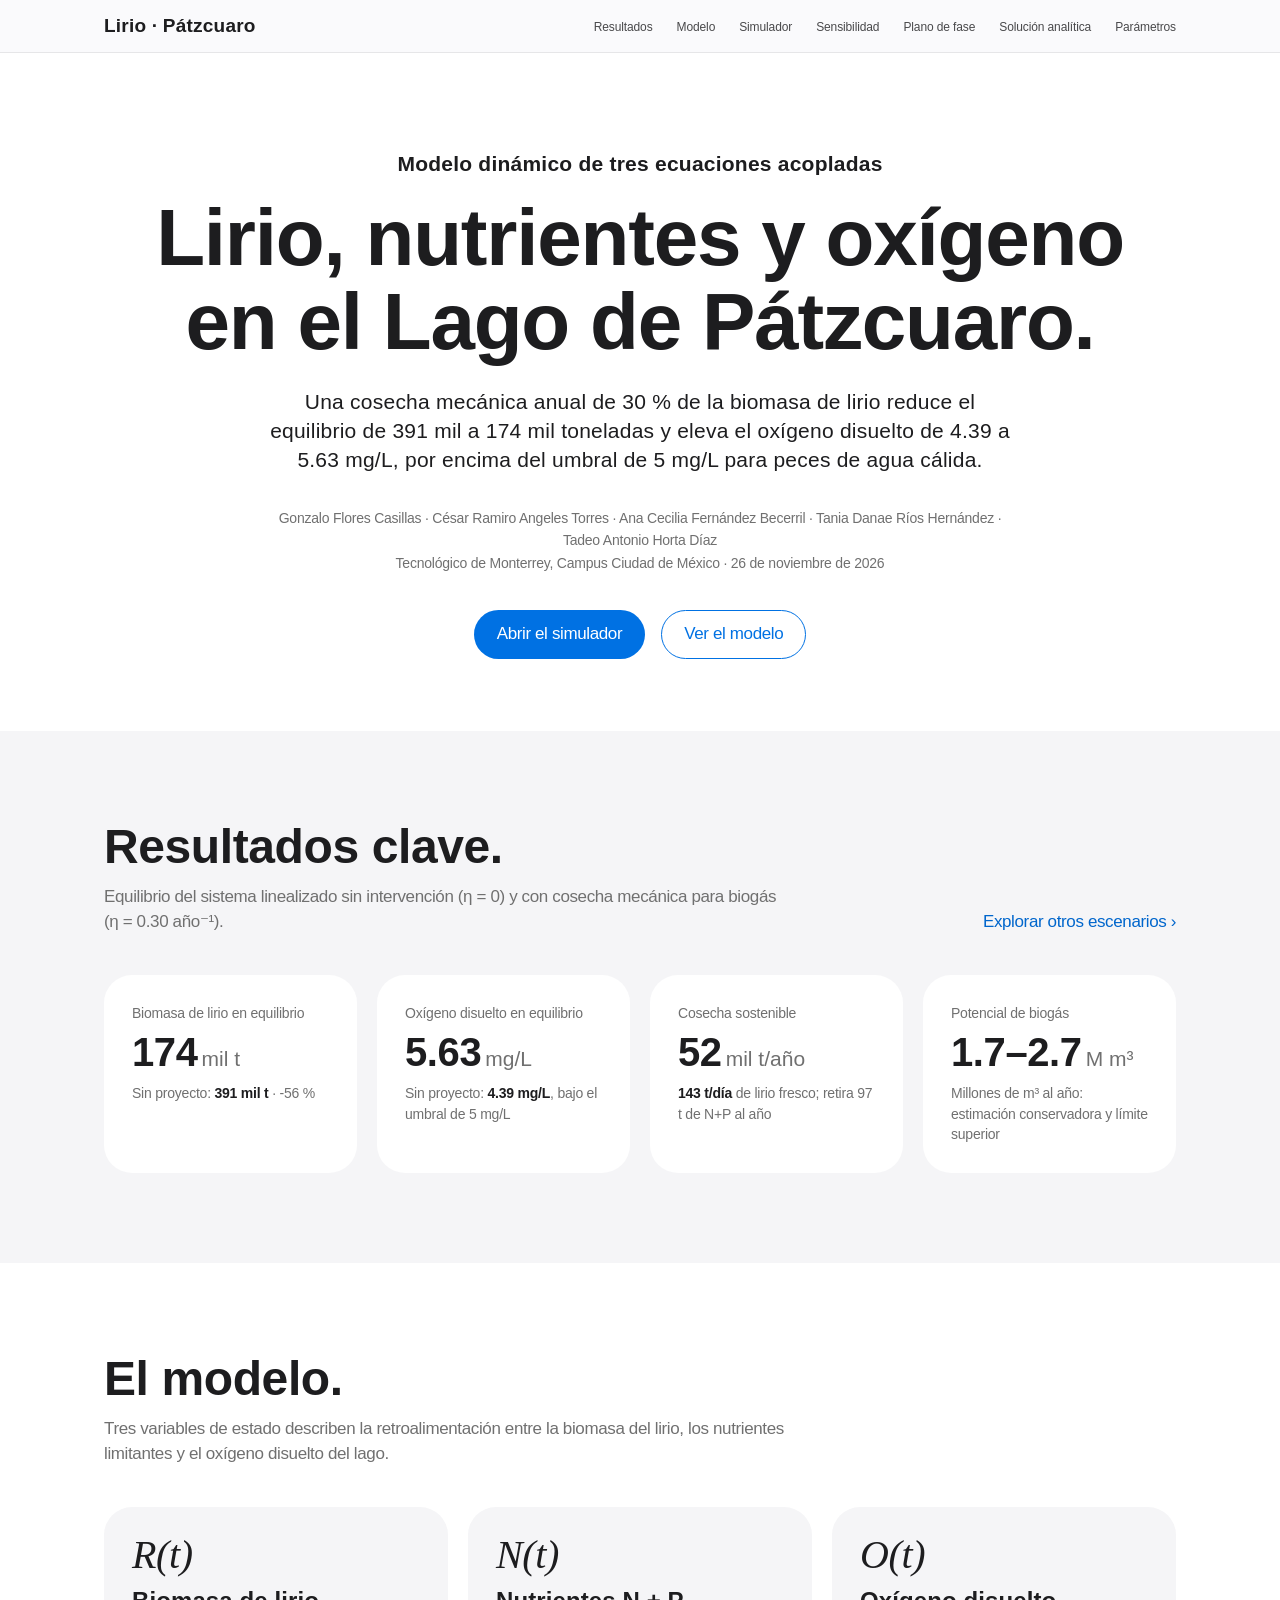
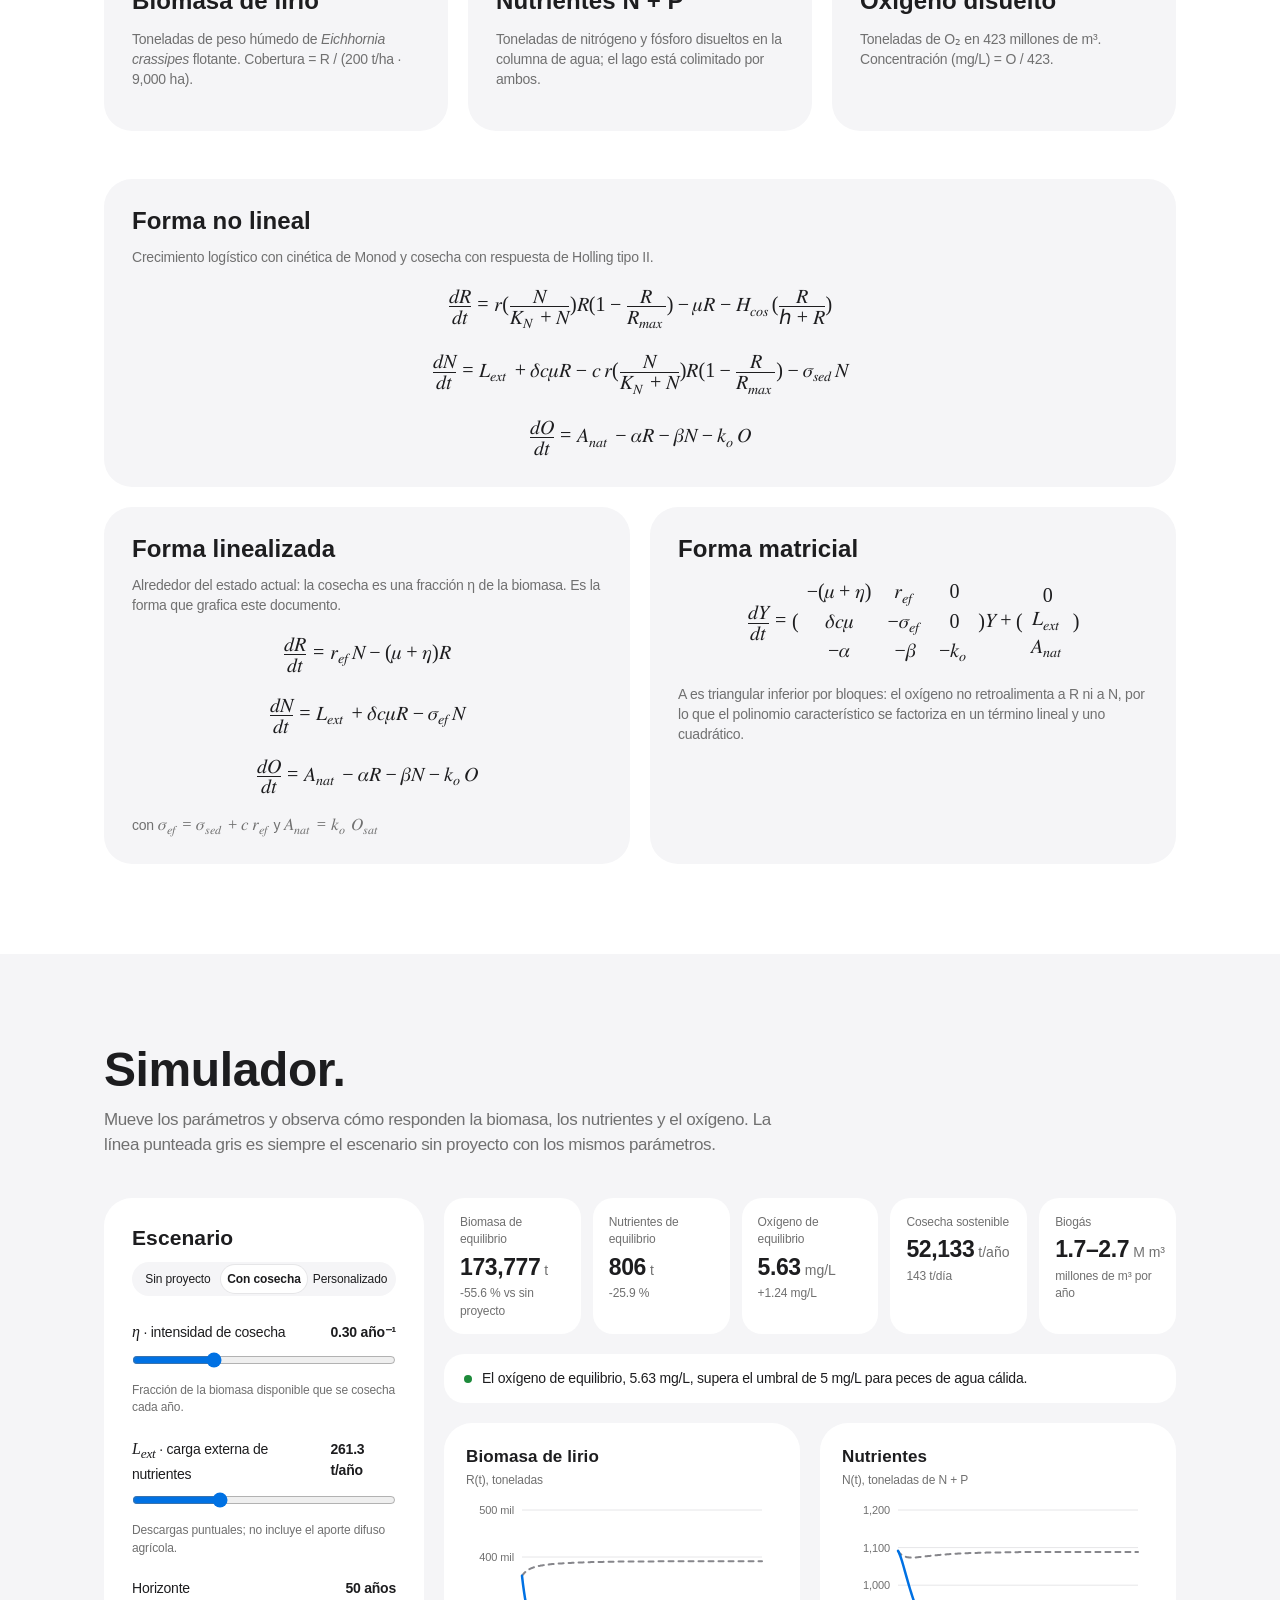
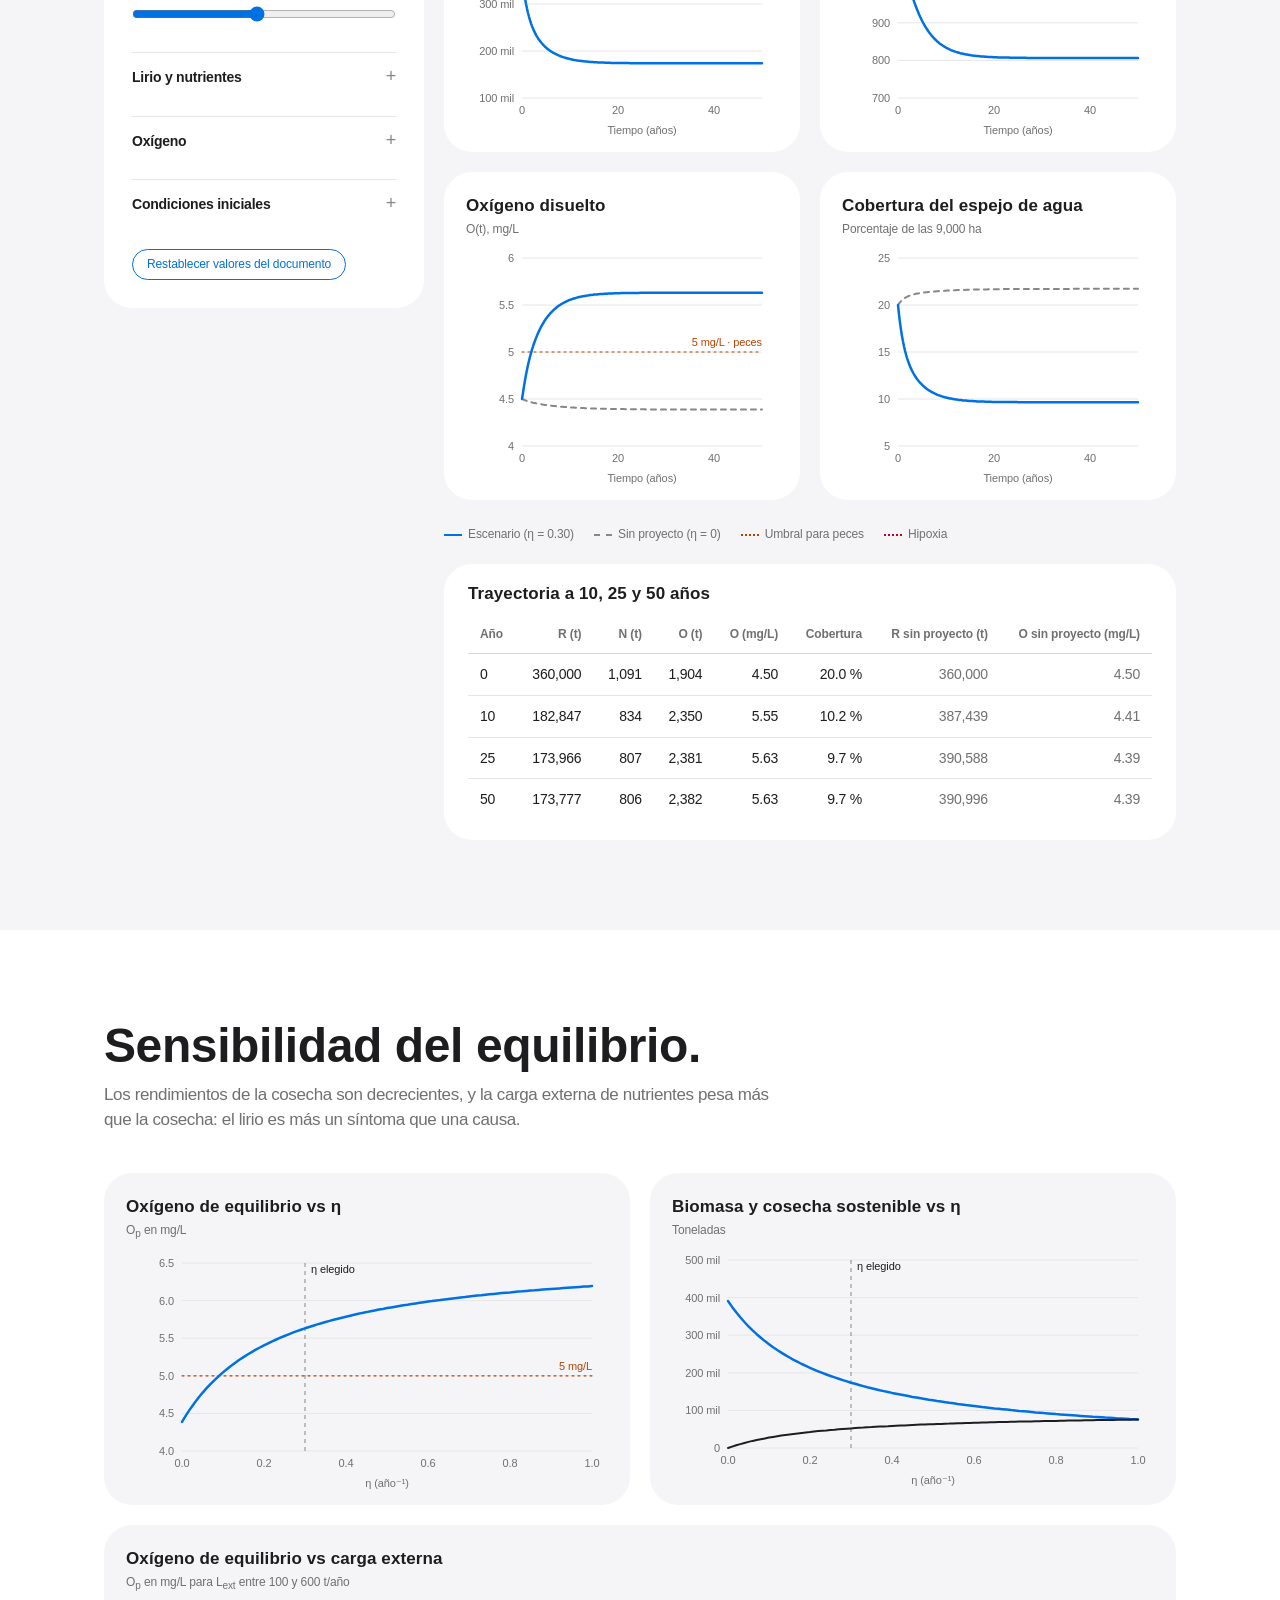
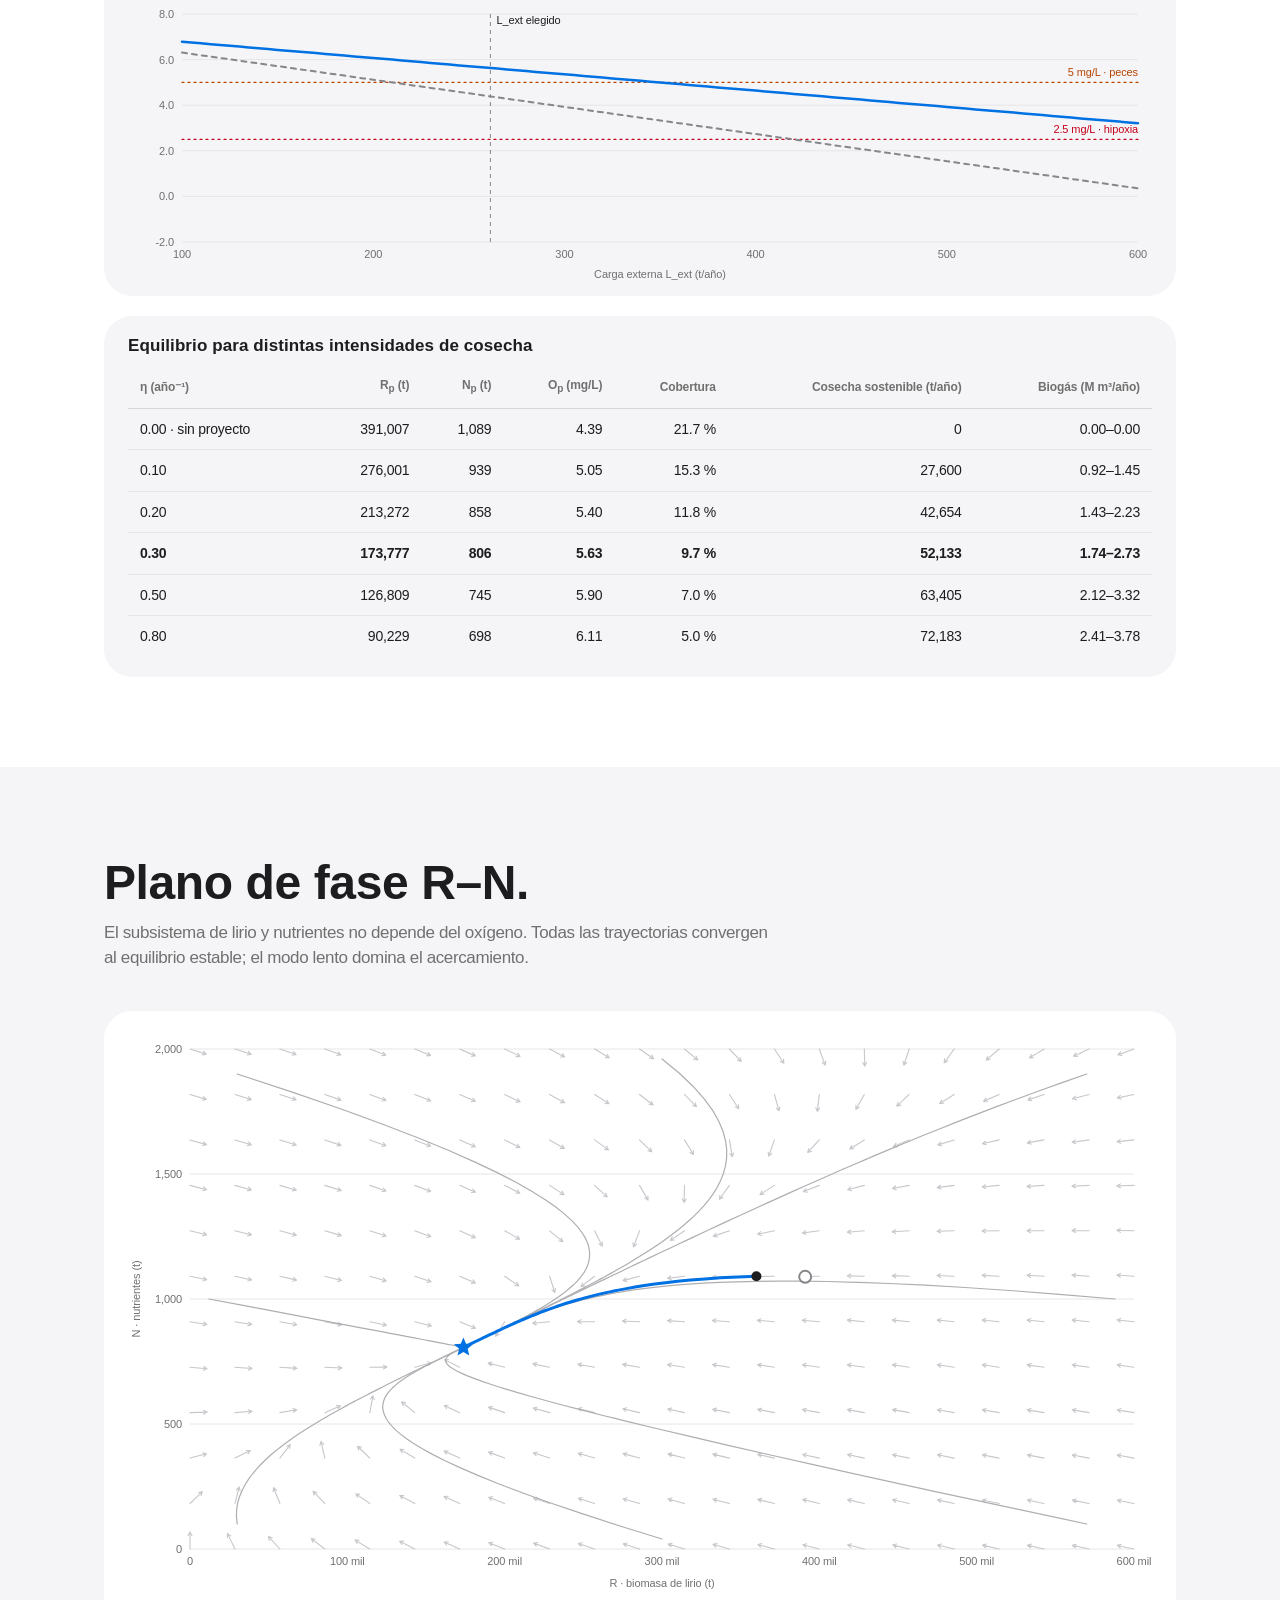
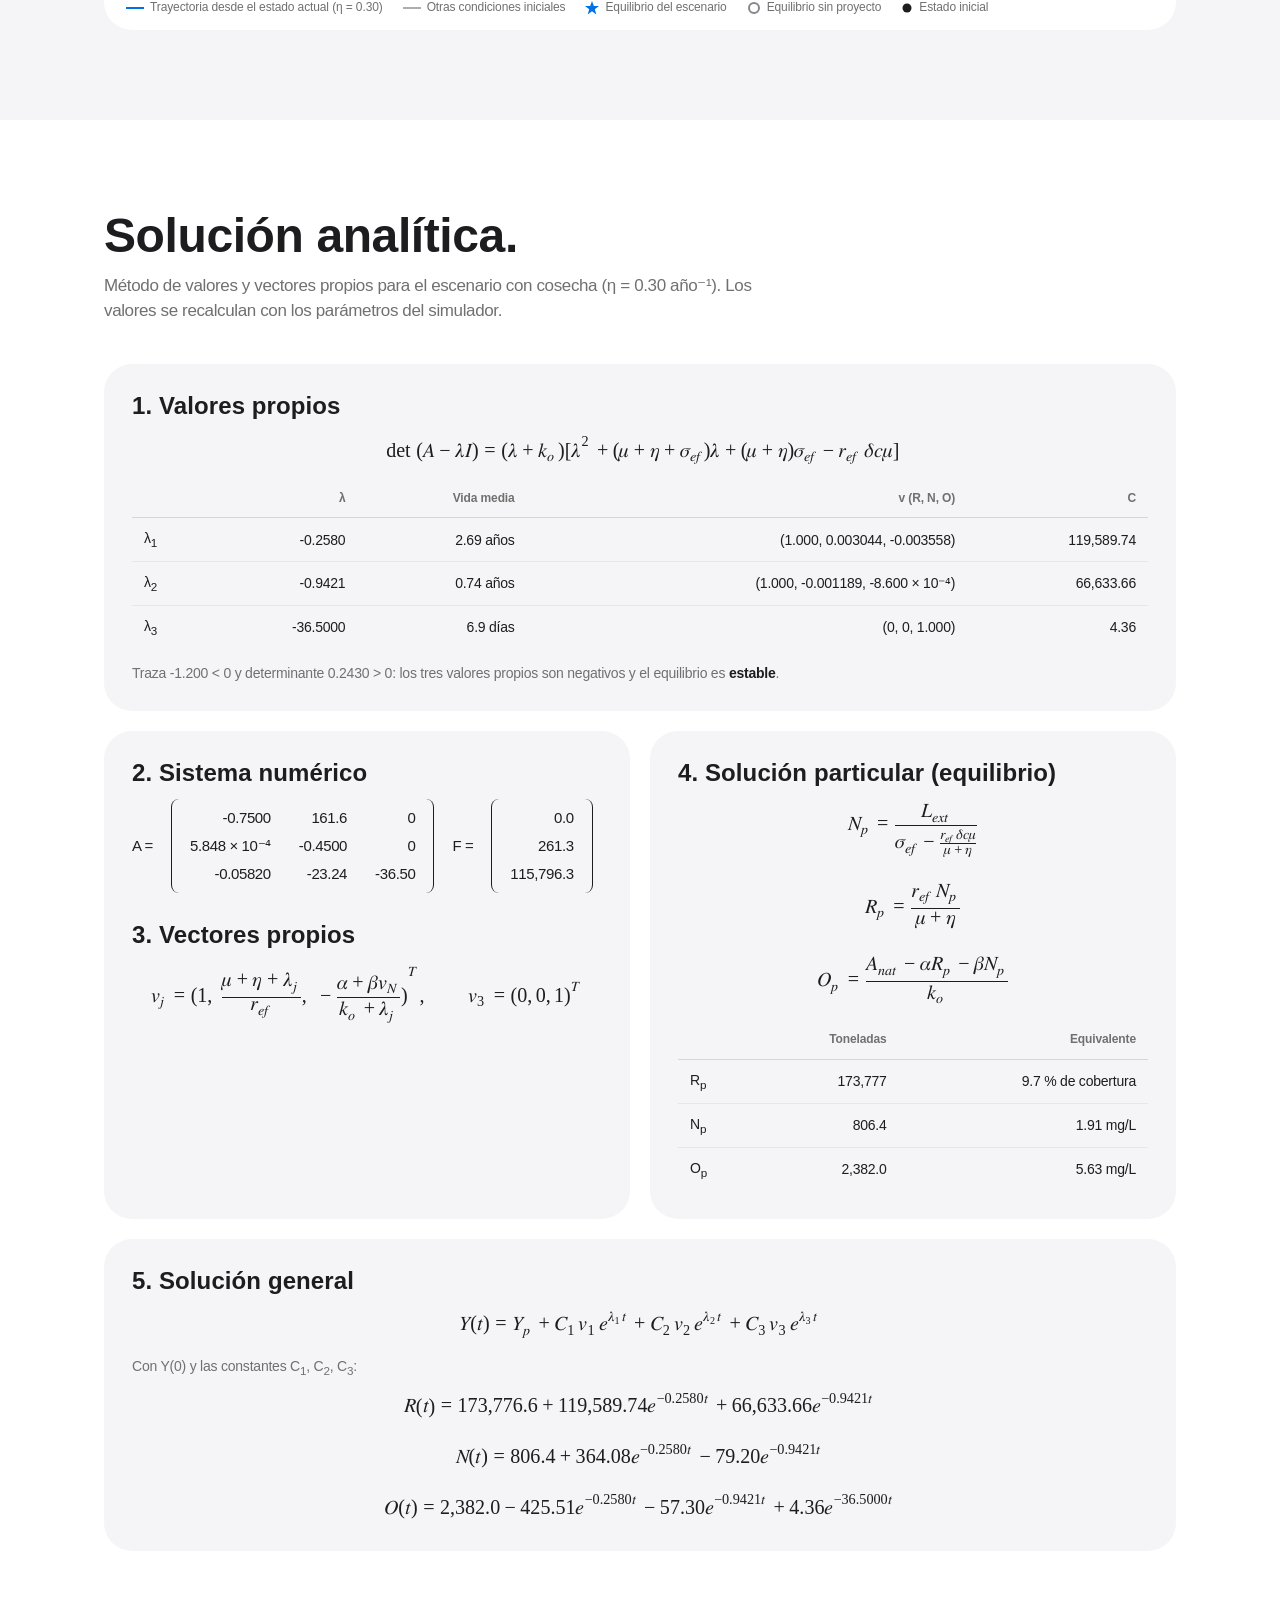
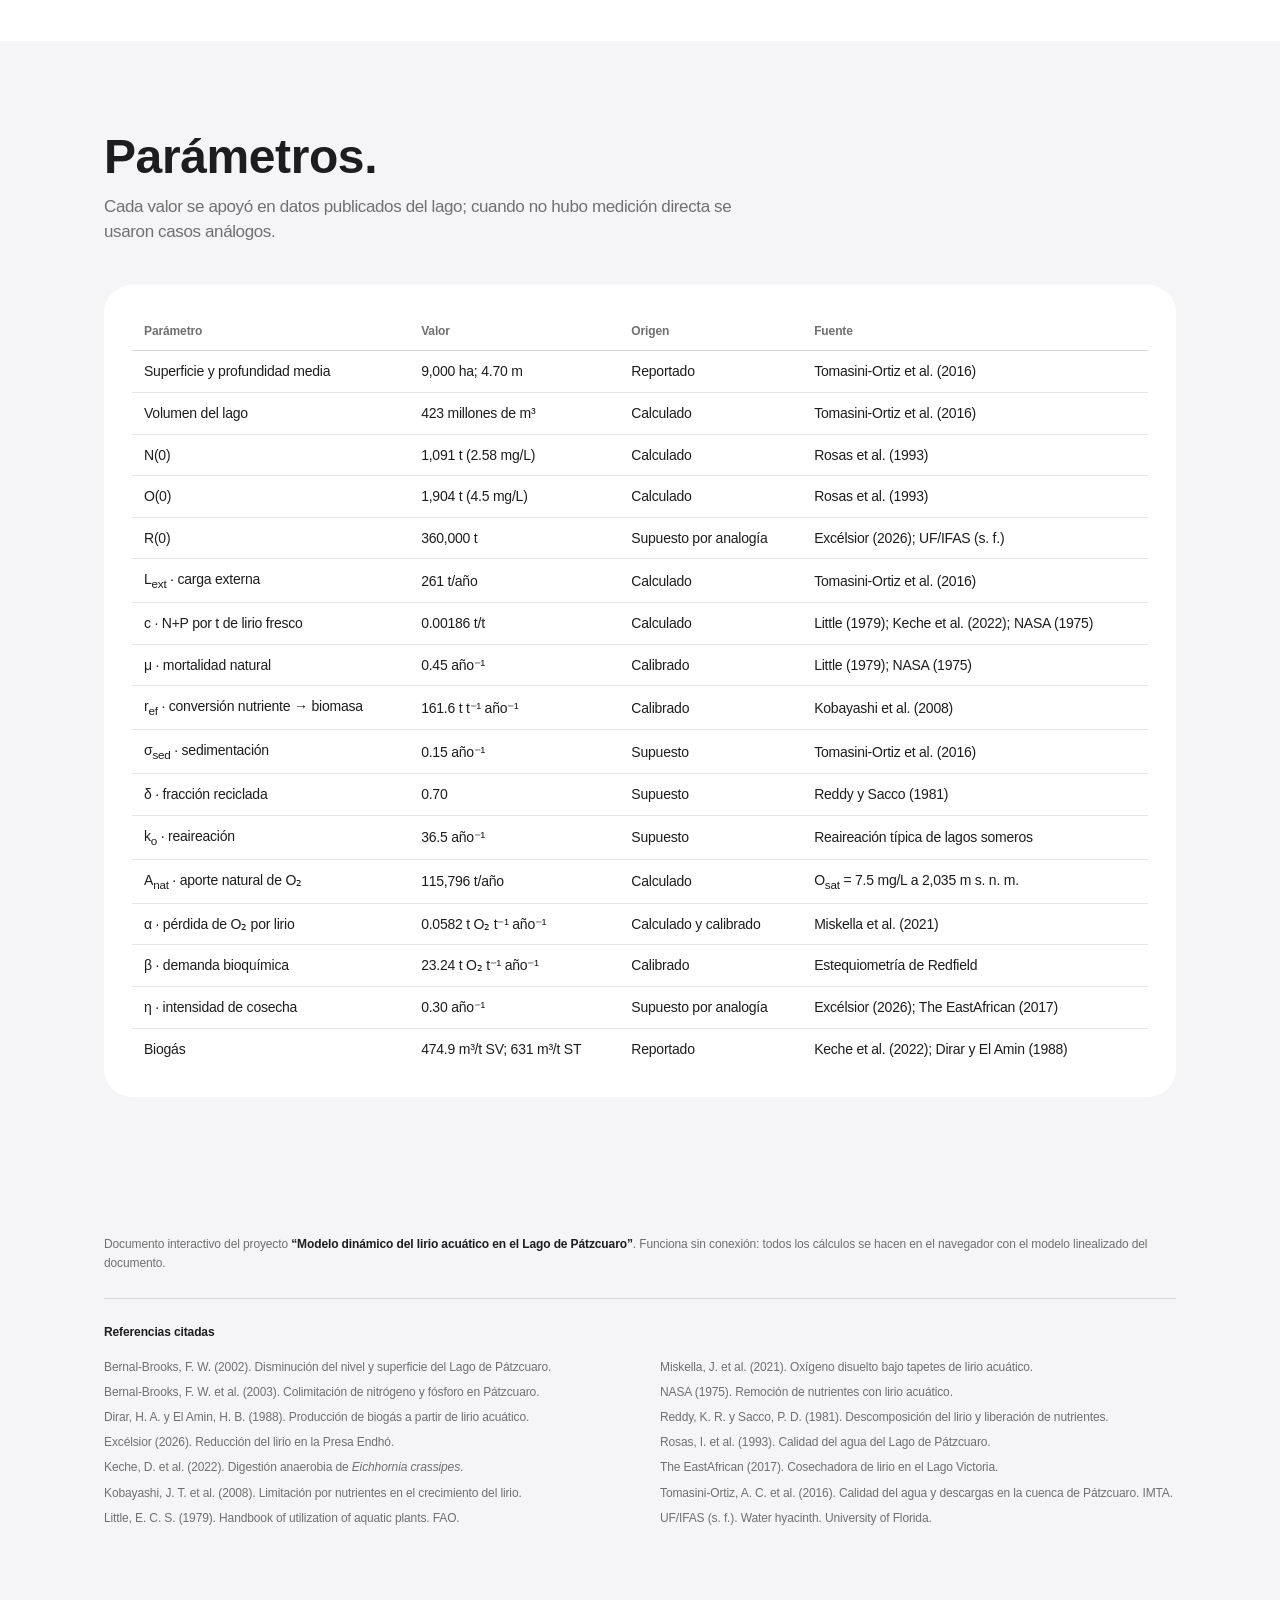
==== docs/index.html @ f27bb78b "Agregar versión HTML autocontenida con diseño profesional Co-Authored-By: Devin AI <158243242+devin-" ====
<!DOCTYPE html>
<html lang="es">
<head>
<meta charset="utf-8">
<meta name="viewport" content="width=device-width, initial-scale=1">
<title>Lirio, nutrientes y oxígeno en el Lago de Pátzcuaro</title>
<style>
:root {
  --white: #ffffff; --mist: #f5f5f7; --frost: #fafafc; --hairline: #d6d6d6; --control: #e6e6e8;
  --ink: #1d1d1f; --slate: #707070; --steel: #86868b; --blue: #0066cc; --pill: #0071e3; --orange: #b64400; --red: #c4001a;
  --series: #0071e3; --base: #86868b;
  --display: "SF Pro Display", -apple-system, BlinkMacSystemFont, "Helvetica Neue", Inter, "Segoe UI", Roboto, Arial, sans-serif;
  --text: "SF Pro Text", -apple-system, BlinkMacSystemFont, "Helvetica Neue", Inter, "Segoe UI", Roboto, Arial, sans-serif;
  --math: "STIX Two Math", "Cambria Math", "Latin Modern Math", "Times New Roman", serif;
  --radius-card: 28px; --section-gap: 90px; --gap: 20px;
}
* { box-sizing: border-box; }
html { scroll-behavior: smooth; scroll-padding-top: 64px; }
body { margin: 0; background: var(--white); color: var(--ink); font-family: var(--text); font-size: 17px; line-height: 1.47; letter-spacing: -0.374px; -webkit-font-smoothing: antialiased; }
a { color: var(--blue); text-decoration: none; }
a:hover { text-decoration: underline; }
.wrap { max-width: 1120px; margin: 0 auto; padding: 0 24px; }
section { padding: var(--section-gap) 0; }
.mist { background: var(--mist); }

/* Navegación local */
.localnav { position: sticky; top: 0; z-index: 20; background: rgba(250,250,252,0.92); backdrop-filter: saturate(180%) blur(20px); -webkit-backdrop-filter: saturate(180%) blur(20px); border-bottom: 1px solid var(--control); }
.localnav .wrap { display: flex; align-items: center; justify-content: space-between; height: 52px; gap: 24px; }
.localnav .brand { font-family: var(--display); font-weight: 600; font-size: 19px; letter-spacing: 0.228px; white-space: nowrap; }
.localnav ul { display: flex; gap: 24px; list-style: none; margin: 0; padding: 0; overflow-x: auto; }
.localnav li a { color: var(--ink); font-size: 12px; letter-spacing: -0.12px; white-space: nowrap; opacity: 0.8; }
.localnav li a:hover { opacity: 1; text-decoration: none; color: var(--blue); }

/* Hero */
.hero { text-align: center; padding: 96px 0 72px; }
.kicker { font-family: var(--display); font-weight: 600; font-size: 21px; letter-spacing: 0.231px; margin: 0 0 16px; }
.kicker.orange { color: var(--orange); font-family: var(--text); font-size: 12px; letter-spacing: -0.12px; }
h1 { font-family: var(--display); font-weight: 600; font-size: clamp(44px, 7vw, 80px); line-height: 1.05; letter-spacing: -1.2px; margin: 0 auto 24px; max-width: 980px; }
.lead { font-size: 21px; line-height: 1.38; letter-spacing: 0.231px; color: var(--ink); max-width: 760px; margin: 0 auto 32px; }
.authors { color: var(--slate); font-size: 14px; letter-spacing: -0.224px; line-height: 1.6; max-width: 760px; margin: 0 auto 36px; }
.actions { display: flex; gap: 16px; justify-content: center; flex-wrap: wrap; }
.btn { display: inline-flex; align-items: center; justify-content: center; border-radius: 9999px; padding: 11px 22px; font-size: 17px; letter-spacing: -0.374px; font-family: var(--text); cursor: pointer; border: 1px solid transparent; background: none; color: var(--ink); }
.btn:hover { text-decoration: none; }
.btn.primary { background: var(--pill); color: #fff; }
.btn.primary:hover { background: #0077ed; }
.btn.outline { border-color: var(--pill); color: var(--pill); }
.btn.small { font-size: 12px; padding: 6px 14px; letter-spacing: -0.12px; }

/* Encabezados de sección */
.section-head { display: flex; align-items: flex-end; justify-content: space-between; gap: 24px; margin-bottom: 40px; flex-wrap: wrap; }
h2 { font-family: var(--display); font-weight: 600; font-size: clamp(32px, 4.4vw, 48px); line-height: 1.08; letter-spacing: -0.4px; margin: 0; }
h3 { font-family: var(--display); font-weight: 600; font-size: 24px; line-height: 1.17; letter-spacing: 0.1px; margin: 0 0 12px; }
.section-lead { color: var(--slate); max-width: 680px; margin: 12px 0 0; }
.muted { color: var(--slate); }
.small { font-size: 14px; letter-spacing: -0.224px; line-height: 1.43; }

/* Tarjetas */
.card { background: var(--white); border-radius: var(--radius-card); padding: 28px; }
.white-section .card { background: var(--mist); }
.grid { display: grid; gap: var(--gap); }
.grid > *, .sim > *, .results > * { min-width: 0; }
.eqb { overflow-x: auto; overflow-y: hidden; }
.g4 { grid-template-columns: repeat(4, 1fr); }
.g3 { grid-template-columns: repeat(3, 1fr); }
.g2 { grid-template-columns: repeat(2, 1fr); }
.span2 { grid-column: span 2; }
.stat-label { font-size: 14px; letter-spacing: -0.224px; color: var(--slate); margin: 0 0 8px; }
.stat-value { font-family: var(--display); font-weight: 600; font-size: 40px; line-height: 1.05; letter-spacing: -0.4px; margin: 0; font-variant-numeric: tabular-nums; }
.stat-value .unit { font-size: 21px; font-weight: 500; color: var(--slate); letter-spacing: 0; margin-left: 4px; }
.stat-note { font-size: 14px; letter-spacing: -0.224px; color: var(--slate); margin: 10px 0 0; }
.stat-note b { color: var(--ink); font-weight: 600; }

/* Ecuaciones */
math { font-family: var(--math); font-size: 1.18em; }
math[display="block"] { margin: 0; overflow-x: auto; overflow-y: hidden; padding: 4px 0; }
.eq-list { display: grid; gap: 18px; }
.eq-row { display: grid; grid-template-columns: 1fr; gap: 6px; }
.eq-row .eq-note { font-size: 14px; letter-spacing: -0.224px; color: var(--slate); }
.vars { display: grid; grid-template-columns: repeat(3, 1fr); gap: var(--gap); margin-bottom: 48px; }
.var-symbol { font-family: var(--math); font-style: italic; font-size: 40px; line-height: 1; margin: 0 0 12px; }

/* Simulador */
.sim { display: grid; grid-template-columns: 320px 1fr; gap: var(--gap); align-items: start; }
.controls { position: sticky; top: 72px; max-height: calc(100vh - 88px); overflow-y: auto; }
.controls h3 { font-size: 21px; }
.segmented { display: grid; grid-template-columns: repeat(3, 1fr); background: var(--mist); border-radius: 9999px; padding: 3px; margin: 4px 0 24px; }
.segmented button { border: 0; background: transparent; font-family: var(--text); font-size: 12px; letter-spacing: -0.12px; padding: 7px 4px; border-radius: 9999px; cursor: pointer; color: var(--ink); }
.segmented button[aria-pressed="true"] { background: var(--white); box-shadow: 0 0 0 1px var(--control); font-weight: 600; }
.ctrl { margin-bottom: 20px; }
.ctrl-top { display: flex; justify-content: space-between; align-items: baseline; gap: 12px; margin-bottom: 6px; }
.ctrl label { font-size: 14px; letter-spacing: -0.224px; }
.ctrl label i { font-family: var(--math); font-size: 16px; }
.ctrl output { font-size: 14px; font-weight: 600; font-variant-numeric: tabular-nums; letter-spacing: -0.224px; }
.ctrl .hint { font-size: 12px; color: var(--slate); letter-spacing: -0.12px; margin-top: 4px; }
input[type=range] { width: 100%; accent-color: var(--pill); margin: 0; height: 20px; cursor: pointer; }
details { border-top: 1px solid var(--control); padding: 14px 0 0; margin-top: 8px; }
details + details { margin-top: 14px; }
summary { cursor: pointer; font-size: 14px; letter-spacing: -0.224px; font-weight: 600; list-style: none; display: flex; justify-content: space-between; margin-bottom: 14px; }
summary::-webkit-details-marker { display: none; }
summary::after { content: "+"; font-weight: 400; color: var(--steel); font-size: 18px; line-height: 1; }
details[open] summary::after { content: "–"; }
.results { display: grid; gap: var(--gap); }
.metrics { display: grid; grid-template-columns: repeat(auto-fit, minmax(128px, 1fr)); gap: 12px; }
.metric { background: var(--white); border-radius: 20px; padding: 16px 16px 14px; }
.metric .stat-value { font-size: 23px; white-space: nowrap; }
.metric .stat-label { font-size: 12px; letter-spacing: -0.12px; margin-bottom: 6px; }
.metric .stat-note { font-size: 12px; letter-spacing: -0.12px; margin-top: 6px; }
.status { font-size: 14px; letter-spacing: -0.224px; padding: 14px 20px; background: var(--white); border-radius: 20px; display: flex; gap: 10px; align-items: center; }
.status .dot { width: 8px; height: 8px; border-radius: 50%; flex: none; }
.chart-card { background: var(--white); border-radius: var(--radius-card); padding: 22px 22px 14px; position: relative; }
.white-section .chart-card { background: var(--mist); }
.chart-title { font-family: var(--display); font-size: 17px; font-weight: 600; letter-spacing: 0.1px; margin: 0 0 2px; }
.chart-sub { font-size: 12px; color: var(--slate); letter-spacing: -0.12px; margin: 0 0 8px; }
.chart { width: 100%; position: relative; }
.chart svg { display: block; width: 100%; overflow: visible; }
.chart text { font-family: var(--text); font-size: 11px; fill: var(--slate); letter-spacing: -0.1px; }
.chart .axis line, .chart .grid line { stroke: var(--control); }
.chart .axis-title { fill: var(--slate); font-size: 11px; }
.tooltip { position: absolute; pointer-events: none; background: rgba(255,255,255,0.97); border: 1px solid var(--hairline); border-radius: 12px; padding: 8px 12px; font-size: 12px; letter-spacing: -0.12px; line-height: 1.5; white-space: nowrap; opacity: 0; transition: opacity .12s; z-index: 5; }
.tooltip b { font-weight: 600; }
.tooltip .sw { display: inline-block; width: 10px; height: 2px; vertical-align: middle; margin-right: 6px; }
.legend { display: flex; gap: 20px; flex-wrap: wrap; font-size: 12px; letter-spacing: -0.12px; color: var(--slate); margin-top: 6px; }
.legend span { display: inline-flex; align-items: center; gap: 6px; }
.legend .ln { width: 18px; height: 0; border-top: 2px solid; }
.legend .ln.dash { border-top-style: dashed; }
.legend .ln.dot { border-top-style: dotted; }

/* Tablas */
.table-wrap { overflow-x: auto; }
table { width: 100%; border-collapse: collapse; font-size: 14px; letter-spacing: -0.224px; font-variant-numeric: tabular-nums; }
th { text-align: right; font-weight: 600; color: var(--slate); font-size: 12px; letter-spacing: -0.12px; padding: 10px 12px; border-bottom: 1px solid var(--hairline); white-space: nowrap; }
td { text-align: right; padding: 10px 12px; border-bottom: 1px solid var(--control); white-space: nowrap; }
th:first-child, td:first-child { text-align: left; }
tr:last-child td { border-bottom: 0; }
tr.hl td { font-weight: 600; }
table.params td, table.params th { text-align: left; white-space: normal; }
table.params td:nth-child(2) { white-space: nowrap; }
.matrix { display: inline-grid; grid-template-columns: repeat(3, auto); gap: 6px 28px; padding: 8px 18px; border-left: 1.5px solid var(--ink); border-right: 1.5px solid var(--ink); border-radius: 8px; font-variant-numeric: tabular-nums; font-size: 15px; text-align: right; }
.matrix.vec { grid-template-columns: auto; }
.matrices { display: flex; align-items: center; gap: 18px; flex-wrap: wrap; font-size: 15px; }

footer { background: var(--mist); padding: 48px 0 64px; font-size: 12px; letter-spacing: -0.12px; color: var(--slate); line-height: 1.6; }
footer .refs { columns: 2; column-gap: 40px; margin-top: 16px; padding-left: 0; list-style: none; }
footer .refs li { break-inside: avoid; margin-bottom: 6px; }
footer hr { border: 0; border-top: 1px solid var(--hairline); margin: 24px 0; }

@media (max-width: 980px) {
  .sim { grid-template-columns: 1fr; }
  .controls { position: static; max-height: none; }
  .metrics { grid-template-columns: repeat(2, 1fr); }
  .g4 { grid-template-columns: repeat(2, 1fr); }
  .g3, .vars { grid-template-columns: 1fr; }
}
@media (max-width: 680px) {
  .g2, .g4 { grid-template-columns: 1fr; }
  .span2 { grid-column: auto; }
  .localnav ul { display: none; }
  footer .refs { columns: 1; }
}
@media print {
  .localnav, .actions, .controls { display: none; }
  .sim { grid-template-columns: 1fr; }
  section { padding: 32px 0; break-inside: avoid-page; }
  .mist, footer { background: #fff; }
}
</style>
</head>
<body>

<nav class="localnav" aria-label="Secciones">
  <div class="wrap">
    <span class="brand">Lirio · Pátzcuaro</span>
    <ul>
      <li><a href="#resultados">Resultados</a></li>
      <li><a href="#modelo">Modelo</a></li>
      <li><a href="#simulador">Simulador</a></li>
      <li><a href="#sensibilidad">Sensibilidad</a></li>
      <li><a href="#fase">Plano de fase</a></li>
      <li><a href="#solucion">Solución analítica</a></li>
      <li><a href="#parametros">Parámetros</a></li>
    </ul>
  </div>
</nav>

<header class="hero">
  <div class="wrap">
    <p class="kicker">Modelo dinámico de tres ecuaciones acopladas</p>
    <h1>Lirio, nutrientes y oxígeno en el Lago de Pátzcuaro.</h1>
    <p class="lead">Una cosecha mecánica anual de 30 % de la biomasa de lirio reduce el equilibrio de 391 mil a 174 mil toneladas y eleva el oxígeno disuelto de 4.39 a 5.63 mg/L, por encima del umbral de 5 mg/L para peces de agua cálida.</p>
    <p class="authors">Gonzalo Flores Casillas · César Ramiro Angeles Torres · Ana Cecilia Fernández Becerril · Tania Danae Ríos Hernández · Tadeo Antonio Horta Díaz<br>Tecnológico de Monterrey, Campus Ciudad de México · 26 de noviembre de 2026</p>
    <div class="actions">
      <a class="btn primary" href="#simulador">Abrir el simulador</a>
      <a class="btn outline" href="#modelo">Ver el modelo</a>
    </div>
  </div>
</header>

<section id="resultados" class="mist">
  <div class="wrap">
    <div class="section-head">
      <div>
        <h2>Resultados clave.</h2>
        <p class="section-lead">Equilibrio del sistema linealizado sin intervención (η = 0) y con cosecha mecánica para biogás (η = 0.30 año⁻¹).</p>
      </div>
      <a href="#simulador">Explorar otros escenarios ›</a>
    </div>
    <div class="grid g4" id="key-results"></div>
  </div>
</section>

<section id="modelo" class="white-section">
  <div class="wrap">
    <div class="section-head">
      <div>
        <h2>El modelo.</h2>
        <p class="section-lead">Tres variables de estado describen la retroalimentación entre la biomasa del lirio, los nutrientes limitantes y el oxígeno disuelto del lago.</p>
      </div>
    </div>
    <div class="vars">
      <div class="card"><p class="var-symbol">R(t)</p><h3>Biomasa de lirio</h3><p class="muted small">Toneladas de peso húmedo de <i>Eichhornia crassipes</i> flotante. Cobertura = R / (200 t/ha · 9,000 ha).</p></div>
      <div class="card"><p class="var-symbol">N(t)</p><h3>Nutrientes N + P</h3><p class="muted small">Toneladas de nitrógeno y fósforo disueltos en la columna de agua; el lago está colimitado por ambos.</p></div>
      <div class="card"><p class="var-symbol">O(t)</p><h3>Oxígeno disuelto</h3><p class="muted small">Toneladas de O₂ en 423 millones de m³. Concentración (mg/L) = O / 423.</p></div>
    </div>
    <div class="grid g2">
      <div class="card span2">
        <h3>Forma no lineal</h3>
        <p class="muted small" style="margin:0 0 18px">Crecimiento logístico con cinética de Monod y cosecha con respuesta de Holling tipo II.</p>
        <div class="eq-list">
          <div class="eqb"><math xmlns="http://www.w3.org/1998/Math/MathML" display="block"><mrow><mfrac><mrow><mi>d</mi><mi>R</mi></mrow><mrow><mi>d</mi><mi>t</mi></mrow></mfrac><mo>&#x0003D;</mo><mi>r</mi><mrow><mo stretchy="true" fence="true" form="prefix">&#x00028;</mo><mfrac><mrow><mi>N</mi></mrow><mrow><msub><mi>K</mi><mi>N</mi></msub><mo>&#x0002B;</mo><mi>N</mi></mrow></mfrac><mo stretchy="true" fence="true" form="postfix">&#x00029;</mo></mrow><mi>R</mi><mrow><mo stretchy="true" fence="true" form="prefix">&#x00028;</mo><mn>1</mn><mo>&#x02212;</mo><mfrac><mrow><mi>R</mi></mrow><mrow><msub><mi>R</mi><mrow><mi>m</mi><mi>a</mi><mi>x</mi></mrow></msub></mrow></mfrac><mo stretchy="true" fence="true" form="postfix">&#x00029;</mo></mrow><mo>&#x02212;</mo><mi>&#x003BC;</mi><mi>R</mi><mo>&#x02212;</mo><msub><mi>H</mi><mrow><mi>c</mi><mi>o</mi><mi>s</mi></mrow></msub><mrow><mo stretchy="true" fence="true" form="prefix">&#x00028;</mo><mfrac><mrow><mi>R</mi></mrow><mrow><mi>h</mi><mo>&#x0002B;</mo><mi>R</mi></mrow></mfrac><mo stretchy="true" fence="true" form="postfix">&#x00029;</mo></mrow></mrow></math></div>
          <div class="eqb"><math xmlns="http://www.w3.org/1998/Math/MathML" display="block"><mrow><mfrac><mrow><mi>d</mi><mi>N</mi></mrow><mrow><mi>d</mi><mi>t</mi></mrow></mfrac><mo>&#x0003D;</mo><msub><mi>L</mi><mrow><mi>e</mi><mi>x</mi><mi>t</mi></mrow></msub><mo>&#x0002B;</mo><mi>&#x003B4;</mi><mi>c</mi><mi>&#x003BC;</mi><mi>R</mi><mo>&#x02212;</mo><mi>c</mi><mspace width="0.167em" /><mi>r</mi><mrow><mo stretchy="true" fence="true" form="prefix">&#x00028;</mo><mfrac><mrow><mi>N</mi></mrow><mrow><msub><mi>K</mi><mi>N</mi></msub><mo>&#x0002B;</mo><mi>N</mi></mrow></mfrac><mo stretchy="true" fence="true" form="postfix">&#x00029;</mo></mrow><mi>R</mi><mrow><mo stretchy="true" fence="true" form="prefix">&#x00028;</mo><mn>1</mn><mo>&#x02212;</mo><mfrac><mrow><mi>R</mi></mrow><mrow><msub><mi>R</mi><mrow><mi>m</mi><mi>a</mi><mi>x</mi></mrow></msub></mrow></mfrac><mo stretchy="true" fence="true" form="postfix">&#x00029;</mo></mrow><mo>&#x02212;</mo><msub><mi>&#x003C3;</mi><mrow><mi>s</mi><mi>e</mi><mi>d</mi></mrow></msub><mi>N</mi></mrow></math></div>
          <div class="eqb"><math xmlns="http://www.w3.org/1998/Math/MathML" display="block"><mrow><mfrac><mrow><mi>d</mi><mi>O</mi></mrow><mrow><mi>d</mi><mi>t</mi></mrow></mfrac><mo>&#x0003D;</mo><msub><mi>A</mi><mrow><mi>n</mi><mi>a</mi><mi>t</mi></mrow></msub><mo>&#x02212;</mo><mi>&#x003B1;</mi><mi>R</mi><mo>&#x02212;</mo><mi>&#x003B2;</mi><mi>N</mi><mo>&#x02212;</mo><msub><mi>k</mi><mi>o</mi></msub><mi>O</mi></mrow></math></div>
        </div>
      </div>
      <div class="card">
        <h3>Forma linealizada</h3>
        <p class="muted small" style="margin:0 0 18px">Alrededor del estado actual: la cosecha es una fracción η de la biomasa. Es la forma que grafica este documento.</p>
        <div class="eq-list">
          <div class="eqb"><math xmlns="http://www.w3.org/1998/Math/MathML" display="block"><mrow><mfrac><mrow><mi>d</mi><mi>R</mi></mrow><mrow><mi>d</mi><mi>t</mi></mrow></mfrac><mo>&#x0003D;</mo><msub><mi>r</mi><mrow><mi>e</mi><mi>f</mi></mrow></msub><mi>N</mi><mo>&#x02212;</mo><mo stretchy="false">&#x00028;</mo><mi>&#x003BC;</mi><mo>&#x0002B;</mo><mi>&#x003B7;</mi><mo stretchy="false">&#x00029;</mo><mi>R</mi></mrow></math></div>
          <div class="eqb"><math xmlns="http://www.w3.org/1998/Math/MathML" display="block"><mrow><mfrac><mrow><mi>d</mi><mi>N</mi></mrow><mrow><mi>d</mi><mi>t</mi></mrow></mfrac><mo>&#x0003D;</mo><msub><mi>L</mi><mrow><mi>e</mi><mi>x</mi><mi>t</mi></mrow></msub><mo>&#x0002B;</mo><mi>&#x003B4;</mi><mi>c</mi><mi>&#x003BC;</mi><mi>R</mi><mo>&#x02212;</mo><msub><mi>&#x003C3;</mi><mrow><mi>e</mi><mi>f</mi></mrow></msub><mi>N</mi></mrow></math></div>
          <div class="eqb"><math xmlns="http://www.w3.org/1998/Math/MathML" display="block"><mrow><mfrac><mrow><mi>d</mi><mi>O</mi></mrow><mrow><mi>d</mi><mi>t</mi></mrow></mfrac><mo>&#x0003D;</mo><msub><mi>A</mi><mrow><mi>n</mi><mi>a</mi><mi>t</mi></mrow></msub><mo>&#x02212;</mo><mi>&#x003B1;</mi><mi>R</mi><mo>&#x02212;</mo><mi>&#x003B2;</mi><mi>N</mi><mo>&#x02212;</mo><msub><mi>k</mi><mi>o</mi></msub><mi>O</mi></mrow></math></div>
          <div class="eq-row"><span class="eq-note">con <math xmlns="http://www.w3.org/1998/Math/MathML" display="inline"><mrow><msub><mi>&#x003C3;</mi><mrow><mi>e</mi><mi>f</mi></mrow></msub><mo>&#x0003D;</mo><msub><mi>&#x003C3;</mi><mrow><mi>s</mi><mi>e</mi><mi>d</mi></mrow></msub><mo>&#x0002B;</mo><mi>c</mi><mspace width="0.167em" /><msub><mi>r</mi><mrow><mi>e</mi><mi>f</mi></mrow></msub></mrow></math> y <math xmlns="http://www.w3.org/1998/Math/MathML" display="inline"><mrow><msub><mi>A</mi><mrow><mi>n</mi><mi>a</mi><mi>t</mi></mrow></msub><mo>&#x0003D;</mo><msub><mi>k</mi><mi>o</mi></msub><mspace width="0.167em" /><msub><mi>O</mi><mrow><mi>s</mi><mi>a</mi><mi>t</mi></mrow></msub></mrow></math></span></div>
        </div>
      </div>
      <div class="card">
        <h3>Forma matricial</h3>
        <div class="eqb"><math xmlns="http://www.w3.org/1998/Math/MathML" display="block"><mrow><mfrac><mrow><mi>d</mi><mi>Y</mi></mrow><mrow><mi>d</mi><mi>t</mi></mrow></mfrac><mo>&#x0003D;</mo><mrow><mo stretchy="true" fence="true" form="prefix">&#x00028;</mo><mtable><mtr><mtd><mo>&#x02212;</mo><mo stretchy="false">&#x00028;</mo><mi>&#x003BC;</mi><mo>&#x0002B;</mo><mi>&#x003B7;</mi><mo stretchy="false">&#x00029;</mo></mtd><mtd><msub><mi>r</mi><mrow><mi>e</mi><mi>f</mi></mrow></msub></mtd><mtd><mn>0</mn></mtd></mtr><mtr><mtd><mi>&#x003B4;</mi><mi>c</mi><mi>&#x003BC;</mi></mtd><mtd><mo>&#x02212;</mo><msub><mi>&#x003C3;</mi><mrow><mi>e</mi><mi>f</mi></mrow></msub></mtd><mtd><mn>0</mn></mtd></mtr><mtr><mtd><mo>&#x02212;</mo><mi>&#x003B1;</mi></mtd><mtd><mo>&#x02212;</mo><mi>&#x003B2;</mi></mtd><mtd><mo>&#x02212;</mo><msub><mi>k</mi><mi>o</mi></msub></mtd></mtr></mtable><mo stretchy="true" fence="true" form="postfix">&#x00029;</mo></mrow><mi>Y</mi><mo>&#x0002B;</mo><mrow><mo stretchy="true" fence="true" form="prefix">&#x00028;</mo><mtable><mtr><mtd><mn>0</mn></mtd></mtr><mtr><mtd><msub><mi>L</mi><mrow><mi>e</mi><mi>x</mi><mi>t</mi></mrow></msub></mtd></mtr><mtr><mtd><msub><mi>A</mi><mrow><mi>n</mi><mi>a</mi><mi>t</mi></mrow></msub></mtd></mtr></mtable><mo stretchy="true" fence="true" form="postfix">&#x00029;</mo></mrow></mrow></math></div>
        <p class="muted small" style="margin:14px 0 0">A es triangular inferior por bloques: el oxígeno no retroalimenta a R ni a N, por lo que el polinomio característico se factoriza en un término lineal y uno cuadrático.</p>
      </div>
    </div>
  </div>
</section>

<section id="simulador" class="mist">
  <div class="wrap">
    <div class="section-head">
      <div>
        <h2>Simulador.</h2>
        <p class="section-lead">Mueve los parámetros y observa cómo responden la biomasa, los nutrientes y el oxígeno. La línea punteada gris es siempre el escenario sin proyecto con los mismos parámetros.</p>
      </div>
    </div>
    <div class="sim">
      <aside class="card controls" aria-label="Controles">
        <h3>Escenario</h3>
        <div class="segmented" role="group" aria-label="Escenarios predefinidos">
          <button type="button" data-preset="0">Sin proyecto</button>
          <button type="button" data-preset="0.3">Con cosecha</button>
          <button type="button" data-preset="custom">Personalizado</button>
        </div>
        <div id="ctrl-main"></div>
        <details><summary>Lirio y nutrientes</summary><div id="ctrl-bio"></div></details>
        <details><summary>Oxígeno</summary><div id="ctrl-oxy"></div></details>
        <details><summary>Condiciones iniciales</summary><div id="ctrl-ini"></div></details>
        <div style="margin-top:20px"><button type="button" class="btn small outline" id="reset">Restablecer valores del documento</button></div>
      </aside>
      <div class="results">
        <div class="metrics" id="metrics"></div>
        <div class="status" id="status"></div>
        <div class="grid g2">
          <div class="chart-card"><p class="chart-title">Biomasa de lirio</p><p class="chart-sub">R(t), toneladas</p><div class="chart" id="ch-R"></div></div>
          <div class="chart-card"><p class="chart-title">Nutrientes</p><p class="chart-sub">N(t), toneladas de N + P</p><div class="chart" id="ch-N"></div></div>
          <div class="chart-card"><p class="chart-title">Oxígeno disuelto</p><p class="chart-sub">O(t), mg/L</p><div class="chart" id="ch-O"></div></div>
          <div class="chart-card"><p class="chart-title">Cobertura del espejo de agua</p><p class="chart-sub">Porcentaje de las 9,000 ha</p><div class="chart" id="ch-C"></div></div>
        </div>
        <div class="legend" id="legend-sim"></div>
        <div class="card" style="padding:20px 24px">
          <h3 style="font-size:17px">Trayectoria a 10, 25 y 50 años</h3>
          <div class="table-wrap"><table id="tbl-tray"></table></div>
        </div>
      </div>
    </div>
  </div>
</section>

<section id="sensibilidad" class="white-section">
  <div class="wrap">
    <div class="section-head">
      <div>
        <h2>Sensibilidad del equilibrio.</h2>
        <p class="section-lead">Los rendimientos de la cosecha son decrecientes, y la carga externa de nutrientes pesa más que la cosecha: el lirio es más un síntoma que una causa.</p>
      </div>
    </div>
    <div class="grid g2">
      <div class="chart-card"><p class="chart-title">Oxígeno de equilibrio vs η</p><p class="chart-sub">O<sub>p</sub> en mg/L</p><div class="chart" id="ch-s-O"></div></div>
      <div class="chart-card"><p class="chart-title">Biomasa y cosecha sostenible vs η</p><p class="chart-sub">Toneladas</p><div class="chart" id="ch-s-R"></div></div>
      <div class="chart-card span2"><p class="chart-title">Oxígeno de equilibrio vs carga externa</p><p class="chart-sub">O<sub>p</sub> en mg/L para L<sub>ext</sub> entre 100 y 600 t/año</p><div class="chart" id="ch-s-L"></div></div>
      <div class="card span2" style="padding:20px 24px">
        <h3 style="font-size:17px">Equilibrio para distintas intensidades de cosecha</h3>
        <div class="table-wrap"><table id="tbl-eta"></table></div>
      </div>
    </div>
  </div>
</section>

<section id="fase" class="mist">
  <div class="wrap">
    <div class="section-head">
      <div>
        <h2>Plano de fase R–N.</h2>
        <p class="section-lead">El subsistema de lirio y nutrientes no depende del oxígeno. Todas las trayectorias convergen al equilibrio estable; el modo lento domina el acercamiento.</p>
      </div>
    </div>
    <div class="chart-card"><div class="chart" id="ch-fase"></div><div class="legend" id="legend-fase"></div></div>
  </div>
</section>

<section id="solucion" class="white-section">
  <div class="wrap">
    <div class="section-head">
      <div>
        <h2>Solución analítica.</h2>
        <p class="section-lead">Método de valores y vectores propios para <span id="sol-scn"></span>. Los valores se recalculan con los parámetros del simulador.</p>
      </div>
    </div>
    <div class="grid g2">
      <div class="card span2">
        <h3>1. Valores propios</h3>
        <div class="eqb"><math xmlns="http://www.w3.org/1998/Math/MathML" display="block"><mrow><mo movablelimits="true">det</mo><mo stretchy="false">&#x00028;</mo><mi>A</mi><mo>&#x02212;</mo><mi>&#x003BB;</mi><mi>I</mi><mo stretchy="false">&#x00029;</mo><mo>&#x0003D;</mo><mo stretchy="false">&#x00028;</mo><mi>&#x003BB;</mi><mo>&#x0002B;</mo><msub><mi>k</mi><mi>o</mi></msub><mo stretchy="false">&#x00029;</mo><mrow><mo stretchy="true" fence="true" form="prefix">[</mo><msup><mi>&#x003BB;</mi><mn>2</mn></msup><mo>&#x0002B;</mo><mo stretchy="false">&#x00028;</mo><mi>&#x003BC;</mi><mo>&#x0002B;</mo><mi>&#x003B7;</mi><mo>&#x0002B;</mo><msub><mi>&#x003C3;</mi><mrow><mi>e</mi><mi>f</mi></mrow></msub><mo stretchy="false">&#x00029;</mo><mi>&#x003BB;</mi><mo>&#x0002B;</mo><mo stretchy="false">&#x00028;</mo><mi>&#x003BC;</mi><mo>&#x0002B;</mo><mi>&#x003B7;</mi><mo stretchy="false">&#x00029;</mo><msub><mi>&#x003C3;</mi><mrow><mi>e</mi><mi>f</mi></mrow></msub><mo>&#x02212;</mo><msub><mi>r</mi><mrow><mi>e</mi><mi>f</mi></mrow></msub><mspace width="0.167em" /><mi>&#x003B4;</mi><mi>c</mi><mi>&#x003BC;</mi><mo stretchy="true" fence="true" form="postfix">]</mo></mrow></mrow></math></div>
        <div class="table-wrap" style="margin-top:14px"><table id="tbl-eig"></table></div>
        <p class="small muted" id="stab" style="margin:14px 0 0"></p>
      </div>
      <div class="card">
        <h3>2. Sistema numérico</h3>
        <div class="matrices" id="mat"></div>
        <h3 style="margin-top:28px">3. Vectores propios</h3>
        <div class="eqb"><math xmlns="http://www.w3.org/1998/Math/MathML" display="block"><mrow><msub><mi>v</mi><mi>j</mi></msub><mo>&#x0003D;</mo><msup><mrow><mo stretchy="true" fence="true" form="prefix">&#x00028;</mo><mn>1</mn><mo>&#x0002C;</mo><mspace width="0.278em" /><mfrac><mrow><mi>&#x003BC;</mi><mo>&#x0002B;</mo><mi>&#x003B7;</mi><mo>&#x0002B;</mo><msub><mi>&#x003BB;</mi><mi>j</mi></msub></mrow><mrow><msub><mi>r</mi><mrow><mi>e</mi><mi>f</mi></mrow></msub></mrow></mfrac><mo>&#x0002C;</mo><mspace width="0.278em" /><mo>&#x02212;</mo><mfrac><mrow><mi>&#x003B1;</mi><mo>&#x0002B;</mo><mi>&#x003B2;</mi><msub><mi>v</mi><mi>N</mi></msub></mrow><mrow><msub><mi>k</mi><mi>o</mi></msub><mo>&#x0002B;</mo><msub><mi>&#x003BB;</mi><mi>j</mi></msub></mrow></mfrac><mo stretchy="true" fence="true" form="postfix">&#x00029;</mo></mrow><mi>T</mi></msup><mo>&#x0002C;</mo><mspace width="2em" /><msub><mi>v</mi><mn>3</mn></msub><mo>&#x0003D;</mo><mo stretchy="false">&#x00028;</mo><mn>0</mn><mo>&#x0002C;</mo><mn>0</mn><mo>&#x0002C;</mo><mn>1</mn><msup><mo stretchy="false">&#x00029;</mo><mi>T</mi></msup></mrow></math></div>
      </div>
      <div class="card">
        <h3>4. Solución particular (equilibrio)</h3>
        <div class="eq-list"><div class="eqb"><math xmlns="http://www.w3.org/1998/Math/MathML" display="block"><mrow><msub><mi>N</mi><mi>p</mi></msub><mo>&#x0003D;</mo><mfrac><mrow><msub><mi>L</mi><mrow><mi>e</mi><mi>x</mi><mi>t</mi></mrow></msub></mrow><mrow><msub><mi>&#x003C3;</mi><mrow><mi>e</mi><mi>f</mi></mrow></msub><mo>&#x02212;</mo><mfrac><mrow><msub><mi>r</mi><mrow><mi>e</mi><mi>f</mi></mrow></msub><mspace width="0.167em" /><mi>&#x003B4;</mi><mi>c</mi><mi>&#x003BC;</mi></mrow><mrow><mi>&#x003BC;</mi><mo>&#x0002B;</mo><mi>&#x003B7;</mi></mrow></mfrac></mrow></mfrac></mrow></math></div><div class="eqb"><math xmlns="http://www.w3.org/1998/Math/MathML" display="block"><mrow><msub><mi>R</mi><mi>p</mi></msub><mo>&#x0003D;</mo><mfrac><mrow><msub><mi>r</mi><mrow><mi>e</mi><mi>f</mi></mrow></msub><mspace width="0.167em" /><msub><mi>N</mi><mi>p</mi></msub></mrow><mrow><mi>&#x003BC;</mi><mo>&#x0002B;</mo><mi>&#x003B7;</mi></mrow></mfrac></mrow></math></div><div class="eqb"><math xmlns="http://www.w3.org/1998/Math/MathML" display="block"><mrow><msub><mi>O</mi><mi>p</mi></msub><mo>&#x0003D;</mo><mfrac><mrow><msub><mi>A</mi><mrow><mi>n</mi><mi>a</mi><mi>t</mi></mrow></msub><mo>&#x02212;</mo><mi>&#x003B1;</mi><msub><mi>R</mi><mi>p</mi></msub><mo>&#x02212;</mo><mi>&#x003B2;</mi><msub><mi>N</mi><mi>p</mi></msub></mrow><mrow><msub><mi>k</mi><mi>o</mi></msub></mrow></mfrac></mrow></math></div></div>
        <div class="table-wrap" style="margin-top:14px"><table id="tbl-eq"></table></div>
      </div>
      <div class="card span2">
        <h3>5. Solución general</h3>
        <div class="eqb"><math xmlns="http://www.w3.org/1998/Math/MathML" display="block"><mrow><mi>Y</mi><mo stretchy="false">&#x00028;</mo><mi>t</mi><mo stretchy="false">&#x00029;</mo><mo>&#x0003D;</mo><msub><mi>Y</mi><mi>p</mi></msub><mo>&#x0002B;</mo><msub><mi>C</mi><mn>1</mn></msub><msub><mi>v</mi><mn>1</mn></msub><msup><mi>e</mi><mrow><msub><mi>&#x003BB;</mi><mn>1</mn></msub><mi>t</mi></mrow></msup><mo>&#x0002B;</mo><msub><mi>C</mi><mn>2</mn></msub><msub><mi>v</mi><mn>2</mn></msub><msup><mi>e</mi><mrow><msub><mi>&#x003BB;</mi><mn>2</mn></msub><mi>t</mi></mrow></msup><mo>&#x0002B;</mo><msub><mi>C</mi><mn>3</mn></msub><msub><mi>v</mi><mn>3</mn></msub><msup><mi>e</mi><mrow><msub><mi>&#x003BB;</mi><mn>3</mn></msub><mi>t</mi></mrow></msup></mrow></math></div>
        <p class="small muted" style="margin:14px 0 10px">Con Y(0) y las constantes C<sub>1</sub>, C<sub>2</sub>, C<sub>3</sub>:</p>
        <div class="eq-list" id="explicit"></div>
      </div>
    </div>
  </div>
</section>

<section id="parametros" class="mist">
  <div class="wrap">
    <div class="section-head">
      <div>
        <h2>Parámetros.</h2>
        <p class="section-lead">Cada valor se apoyó en datos publicados del lago; cuando no hubo medición directa se usaron casos análogos.</p>
      </div>
    </div>
    <div class="card"><div class="table-wrap"><table class="params">
      <thead><tr><th>Parámetro</th><th>Valor</th><th>Origen</th><th>Fuente</th></tr></thead>
      <tbody>
        <tr><td>Superficie y profundidad media</td><td>9,000 ha; 4.70 m</td><td>Reportado</td><td>Tomasini-Ortiz et al. (2016)</td></tr>
        <tr><td>Volumen del lago</td><td>423 millones de m³</td><td>Calculado</td><td>Tomasini-Ortiz et al. (2016)</td></tr>
        <tr><td>N(0)</td><td>1,091 t (2.58 mg/L)</td><td>Calculado</td><td>Rosas et al. (1993)</td></tr>
        <tr><td>O(0)</td><td>1,904 t (4.5 mg/L)</td><td>Calculado</td><td>Rosas et al. (1993)</td></tr>
        <tr><td>R(0)</td><td>360,000 t</td><td>Supuesto por analogía</td><td>Excélsior (2026); UF/IFAS (s. f.)</td></tr>
        <tr><td>L<sub>ext</sub> · carga externa</td><td>261 t/año</td><td>Calculado</td><td>Tomasini-Ortiz et al. (2016)</td></tr>
        <tr><td>c · N+P por t de lirio fresco</td><td>0.00186 t/t</td><td>Calculado</td><td>Little (1979); Keche et al. (2022); NASA (1975)</td></tr>
        <tr><td>μ · mortalidad natural</td><td>0.45 año⁻¹</td><td>Calibrado</td><td>Little (1979); NASA (1975)</td></tr>
        <tr><td>r<sub>ef</sub> · conversión nutriente → biomasa</td><td>161.6 t t⁻¹ año⁻¹</td><td>Calibrado</td><td>Kobayashi et al. (2008)</td></tr>
        <tr><td>σ<sub>sed</sub> · sedimentación</td><td>0.15 año⁻¹</td><td>Supuesto</td><td>Tomasini-Ortiz et al. (2016)</td></tr>
        <tr><td>δ · fracción reciclada</td><td>0.70</td><td>Supuesto</td><td>Reddy y Sacco (1981)</td></tr>
        <tr><td>k<sub>o</sub> · reaireación</td><td>36.5 año⁻¹</td><td>Supuesto</td><td>Reaireación típica de lagos someros</td></tr>
        <tr><td>A<sub>nat</sub> · aporte natural de O₂</td><td>115,796 t/año</td><td>Calculado</td><td>O<sub>sat</sub> = 7.5 mg/L a 2,035 m s. n. m.</td></tr>
        <tr><td>α · pérdida de O₂ por lirio</td><td>0.0582 t O₂ t⁻¹ año⁻¹</td><td>Calculado y calibrado</td><td>Miskella et al. (2021)</td></tr>
        <tr><td>β · demanda bioquímica</td><td>23.24 t O₂ t⁻¹ año⁻¹</td><td>Calibrado</td><td>Estequiometría de Redfield</td></tr>
        <tr><td>η · intensidad de cosecha</td><td>0.30 año⁻¹</td><td>Supuesto por analogía</td><td>Excélsior (2026); The EastAfrican (2017)</td></tr>
        <tr><td>Biogás</td><td>474.9 m³/t SV; 631 m³/t ST</td><td>Reportado</td><td>Keche et al. (2022); Dirar y El Amin (1988)</td></tr>
      </tbody>
    </table></div></div>
  </div>
</section>

<footer>
  <div class="wrap">
    <p style="margin:0">Documento interactivo del proyecto <b style="color:var(--ink);font-weight:600">“Modelo dinámico del lirio acuático en el Lago de Pátzcuaro”</b>. Funciona sin conexión: todos los cálculos se hacen en el navegador con el modelo linealizado del documento.</p>
    <hr>
    <p style="margin:0;font-weight:600;color:var(--ink)">Referencias citadas</p>
    <ul class="refs">
      <li>Bernal-Brooks, F. W. (2002). Disminución del nivel y superficie del Lago de Pátzcuaro.</li>
      <li>Bernal-Brooks, F. W. et al. (2003). Colimitación de nitrógeno y fósforo en Pátzcuaro.</li>
      <li>Dirar, H. A. y El Amin, H. B. (1988). Producción de biogás a partir de lirio acuático.</li>
      <li>Excélsior (2026). Reducción del lirio en la Presa Endhó.</li>
      <li>Keche, D. et al. (2022). Digestión anaerobia de <i>Eichhornia crassipes</i>.</li>
      <li>Kobayashi, J. T. et al. (2008). Limitación por nutrientes en el crecimiento del lirio.</li>
      <li>Little, E. C. S. (1979). Handbook of utilization of aquatic plants. FAO.</li>
      <li>Miskella, J. et al. (2021). Oxígeno disuelto bajo tapetes de lirio acuático.</li>
      <li>NASA (1975). Remoción de nutrientes con lirio acuático.</li>
      <li>Reddy, K. R. y Sacco, P. D. (1981). Descomposición del lirio y liberación de nutrientes.</li>
      <li>Rosas, I. et al. (1993). Calidad del agua del Lago de Pátzcuaro.</li>
      <li>The EastAfrican (2017). Cosechadora de lirio en el Lago Victoria.</li>
      <li>Tomasini-Ortiz, A. C. et al. (2016). Calidad del agua y descargas en la cuenca de Pátzcuaro. IMTA.</li>
      <li>UF/IFAS (s. f.). Water hyacinth. University of Florida.</li>
    </ul>
  </div>
</footer>

<script>
"use strict";
const T_POR_MG_L = 423, AREA_HA = 9000, DENS = 200;
const DEFAULTS = { eta: 0.30, L_ext: 261.3, horizonte: 50, mu: 0.45, r_ef: 161.62, c: 0.0018565, delta: 0.70, sigma_sed: 0.15,
  alpha: 0.0582, beta: 23.24, k_o: 36.5, O_sat: 7.5, R0: 360000, N0: 1091.3, O0: 4.5 };
const CONTROLS = {
  "ctrl-main": [
    ["eta", "η", "intensidad de cosecha", 0, 1, 0.01, 2, "año⁻¹", "Fracción de la biomasa disponible que se cosecha cada año."],
    ["L_ext", "L<sub>ext</sub>", "carga externa de nutrientes", 100, 600, 0.1, 1, "t/año", "Descargas puntuales; no incluye el aporte difuso agrícola."],
    ["horizonte", "", "Horizonte", 5, 100, 1, 0, "años"],
  ],
  "ctrl-bio": [
    ["mu", "μ", "mortalidad natural", 0.1, 1, 0.01, 2, "año⁻¹"],
    ["r_ef", "r<sub>ef</sub>", "conversión", 50, 300, 0.01, 2, "t t⁻¹ año⁻¹"],
    ["c", "c", "N+P por t de lirio", 0.0005, 0.005, 0.00001, 5, "t/t"],
    ["delta", "δ", "fracción reciclada", 0, 1, 0.01, 2, ""],
    ["sigma_sed", "σ<sub>sed</sub>", "sedimentación", 0, 1, 0.01, 2, "año⁻¹"],
  ],
  "ctrl-oxy": [
    ["alpha", "α", "pérdida de O₂ por lirio", 0, 0.2, 0.0001, 4, ""],
    ["beta", "β", "demanda bioquímica", 0, 60, 0.01, 2, ""],
    ["k_o", "k<sub>o</sub>", "reaireación", 5, 100, 0.5, 1, "año⁻¹"],
    ["O_sat", "O<sub>sat</sub>", "saturación", 5, 10, 0.1, 1, "mg/L"],
  ],
  "ctrl-ini": [
    ["R0", "R(0)", "biomasa", 0, 1500000, 1000, 0, "t"],
    ["N0", "N(0)", "nutrientes", 0, 5000, 0.1, 1, "t"],
    ["O0", "O(0)", "oxígeno", 0, 12, 0.1, 1, "mg/L"],
  ],
};
const COLOR = { esc: "#0071e3", base: "#86868b", aux: "#1d1d1f", orange: "#b64400", red: "#c4001a" };
const UMBRAL_PECES = 5, UMBRAL_HIPOXIA = 2.5;

const fmtNum = (x, d = 0) => Number(x).toLocaleString("es-MX", { minimumFractionDigits: d, maximumFractionDigits: d });
const fmtSig = (x, s = 4) => {
  if (x === 0) return "0";
  const a = Math.abs(x);
  if (a >= 1e5 || a < 1e-3) { const [m, e] = x.toExponential(s - 1).split("e"); return `${m} × 10${sup(+e)}`; }
  return fmtNum(x, Math.max(0, s - 1 - Math.floor(Math.log10(a))));
};
const sup = n => String(n).split("").map(ch => "⁰¹²³⁴⁵⁶⁷⁸⁹"["0123456789".indexOf(ch)] ?? (ch === "-" ? "⁻" : ch)).join("");

// ---------- Modelo ----------
function modelo(p) {
  const sigma_ef = p.sigma_sed + p.c * p.r_ef;
  const A_nat = p.k_o * p.O_sat * T_POR_MG_L;
  const a = -(p.mu + p.eta), b = p.r_ef, c21 = p.delta * p.c * p.mu, d = -sigma_ef;
  const det = a * d - b * c21;
  const Rp = b * p.L_ext / det, Np = -a * p.L_ext / det;
  const Op = (A_nat - p.alpha * Rp - p.beta * Np) / p.k_o;
  const tr = a + d, disc = Math.sqrt(Math.max(tr * tr - 4 * det, 0));
  const lam = [(tr + disc) / 2, (tr - disc) / 2, -p.k_o];
  const V = lam.slice(0, 2).map(l => { const vN = (l - a) / b; return [1, vN, -(p.alpha + p.beta * vN) / (p.k_o + l)]; });
  V.push([0, 0, 1]);
  const Y0 = [p.R0, p.N0, p.O0 * T_POR_MG_L], Yp = [Rp, Np, Op];
  const d0 = Y0[0] - Rp, d1 = Y0[1] - Np, d2 = Y0[2] - Op;
  const C1 = (d1 - V[1][1] * d0) / (V[0][1] - V[1][1]), C2 = d0 - C1, C3 = d2 - C1 * V[0][2] - C2 * V[1][2];
  const C = [C1, C2, C3];
  const at = t => [0, 1, 2].map(i => Yp[i] + C[0] * V[0][i] * Math.exp(lam[0] * t) + C[1] * V[1][i] * Math.exp(lam[1] * t) + C[2] * V[2][i] * Math.exp(lam[2] * t));
  const A = [[a, b, 0], [c21, d, 0], [-p.alpha, -p.beta, -p.k_o]], F = [0, p.L_ext, A_nat];
  return { p, sigma_ef, A_nat, A, F, det, Yp, lam, V, C, at, estable: det > 0 && tr < 0 };
}
const equilibrio = p => modelo(p).Yp;
const mgL = o => o / T_POR_MG_L;
const cobertura = r => r / DENS / AREA_HA * 100;
const biogas = h => { const st = h * 0.083; return [st * 0.8482 * 474.9 / 1e6, st * 631 / 1e6]; };
const linspace = (a, b, n) => Array.from({ length: n }, (_, i) => a + (b - a) * i / (n - 1));

// ---------- Gráficas SVG ----------
function niceTicks(min, max, n = 5) {
  if (min === max) { min -= 1; max += 1; }
  const span = max - min, step0 = span / n, mag = Math.pow(10, Math.floor(Math.log10(step0)));
  const step = [1, 2, 2.5, 5, 10].map(m => m * mag).find(s => span / s <= n) || 10 * mag;
  const lo = Math.floor(min / step) * step, hi = Math.ceil(max / step) * step, ticks = [];
  for (let v = lo; v <= hi + step * 1e-9; v += step) ticks.push(+v.toFixed(10));
  return ticks;
}
const tickFmt = v => { const a = Math.abs(v); return a >= 1e6 ? fmtNum(v / 1e6, a % 1e6 ? 1 : 0) + " M" : a >= 1e4 ? fmtNum(v / 1e3, 0) + " mil" : fmtNum(v, a < 10 && v % 1 ? (v * 10 % 1 ? 2 : 1) : 0); };
const NS = "http://www.w3.org/2000/svg";
function el(tag, attrs = {}, parent) { const e = document.createElementNS(NS, tag); for (const k in attrs) e.setAttribute(k, attrs[k]); if (parent) parent.appendChild(e); return e; }

function lineChart(container, cfg) {
  container.innerHTML = "";
  const W = Math.max(container.clientWidth, 280), H = cfg.height || 240;
  const m = { l: 56, r: 16, t: 12, b: cfg.xTitle ? 40 : 26 };
  const svg = el("svg", { viewBox: `0 0 ${W} ${H}`, height: H, role: "img" }, container);
  const xs = cfg.x, allY = cfg.series.flatMap(s => s.y).concat((cfg.hlines || []).filter(h => h.inRange).map(h => h.y));
  let yMin = Math.min(...allY), yMax = Math.max(...allY);
  if (cfg.yZero) yMin = Math.min(0, yMin);
  const pad = (yMax - yMin) * 0.08 || Math.abs(yMax) * 0.05 || 1;
  const yt = niceTicks(yMin - (cfg.yZero ? 0 : pad), yMax + pad, 5);
  const y0 = yt[0], y1 = yt[yt.length - 1], x0 = xs[0], x1 = xs[xs.length - 1];
  const X = v => m.l + (v - x0) / (x1 - x0) * (W - m.l - m.r), Y = v => H - m.b - (v - y0) / (y1 - y0) * (H - m.t - m.b);
  const g = el("g", { class: "grid" }, svg);
  yt.forEach(v => { el("line", { x1: m.l, x2: W - m.r, y1: Y(v), y2: Y(v) }, g); el("text", { x: m.l - 8, y: Y(v) + 4, "text-anchor": "end" }, svg).textContent = (cfg.yFmt || tickFmt)(v); });
  niceTicks(x0, x1, Math.max(3, Math.min(6, Math.floor(W / 90)))).filter(v => v >= x0 - 1e-9 && v <= x1 + 1e-9).forEach(v => {
    el("text", { x: X(v), y: H - m.b + 16, "text-anchor": "middle" }, svg).textContent = (cfg.xFmt || tickFmt)(v);
  });
  if (cfg.xTitle) el("text", { x: (m.l + W - m.r) / 2, y: H - 4, "text-anchor": "middle", class: "axis-title" }, svg).textContent = cfg.xTitle;
  (cfg.hlines || []).forEach(h => {
    if (h.y < y0 || h.y > y1) return;
    el("line", { x1: m.l, x2: W - m.r, y1: Y(h.y), y2: Y(h.y), stroke: h.color, "stroke-width": 1.2, "stroke-dasharray": "2 4", "stroke-linecap": "round" }, svg);
    const t = el("text", { x: W - m.r, y: Y(h.y) - 6, "text-anchor": "end" }, svg); t.textContent = h.label; t.style.fill = h.color;
  });
  (cfg.vlines || []).forEach(v => {
    el("line", { x1: X(v.x), x2: X(v.x), y1: m.t, y2: H - m.b, stroke: COLOR.aux, "stroke-width": 1, "stroke-dasharray": "4 4", opacity: 0.5 }, svg);
    const t = el("text", { x: X(v.x) + 6, y: m.t + 10 }, svg); t.textContent = v.label; t.style.fill = COLOR.aux;
  });
  cfg.series.forEach(s => {
    const d = s.y.map((v, i) => `${i ? "L" : "M"}${X(xs[i]).toFixed(1)},${Y(v).toFixed(1)}`).join("");
    el("path", { d, fill: "none", stroke: s.color, "stroke-width": s.width || 2.5, "stroke-dasharray": s.dash || "", "stroke-linejoin": "round", "stroke-linecap": "round" }, svg);
  });
  // Interacción
  const tip = document.createElement("div"); tip.className = "tooltip"; container.appendChild(tip);
  const cross = el("line", { y1: m.t, y2: H - m.b, stroke: COLOR.aux, "stroke-width": 1, opacity: 0 }, svg);
  const dots = cfg.series.map(s => el("circle", { r: 4, fill: "#fff", stroke: s.color, "stroke-width": 2, opacity: 0 }, svg));
  const overlay = el("rect", { x: m.l, y: m.t, width: W - m.l - m.r, height: H - m.t - m.b, fill: "transparent" }, svg);
  const hide = () => { tip.style.opacity = 0; cross.setAttribute("opacity", 0); dots.forEach(d => d.setAttribute("opacity", 0)); };
  const move = ev => {
    const r = svg.getBoundingClientRect(), px = (ev.touches ? ev.touches[0].clientX : ev.clientX) - r.left;
    const xv = x0 + (px * W / r.width - m.l) / (W - m.l - m.r) * (x1 - x0);
    let i = 0, best = Infinity; xs.forEach((v, k) => { const dd = Math.abs(v - xv); if (dd < best) { best = dd; i = k; } });
    const cx = X(xs[i]);
    cross.setAttribute("x1", cx); cross.setAttribute("x2", cx); cross.setAttribute("opacity", 0.25);
    cfg.series.forEach((s, k) => { dots[k].setAttribute("cx", cx); dots[k].setAttribute("cy", Y(s.y[i])); dots[k].setAttribute("opacity", 1); });
    tip.innerHTML = `<b>${cfg.xLabel(xs[i])}</b><br>` + cfg.series.map(s => `<span class="sw" style="background:${s.color}"></span>${s.name}: <b>${cfg.valFmt(s.y[i])}</b>`).join("<br>");
    tip.style.opacity = 1;
    const sx = cx * r.width / W, tw = tip.offsetWidth;
    tip.style.left = (sx + 14 + tw > r.width ? sx - tw - 14 : sx + 14) + "px";
    tip.style.top = (m.t + 6) + "px";
  };
  overlay.addEventListener("mousemove", move); overlay.addEventListener("touchmove", move, { passive: true });
  overlay.addEventListener("mouseleave", hide); overlay.addEventListener("touchend", hide);
}

function phaseChart(container, mod, base) {
  container.innerHTML = "";
  const W = Math.max(container.clientWidth, 280), H = Math.min(560, Math.max(360, W * 0.55));
  const m = { l: 64, r: 20, t: 16, b: 44 };
  const svg = el("svg", { viewBox: `0 0 ${W} ${H}`, height: H }, container);
  const p = mod.p;
  const Rmax = Math.max(p.R0, base.Yp[0], mod.Yp[0], 1) * 1.4, Nmax = Math.max(p.N0, base.Yp[1], mod.Yp[1], 1) * 1.4;
  const xt = niceTicks(0, Rmax, 6), yt = niceTicks(0, Nmax, 5), X1 = xt[xt.length - 1], Y1 = yt[yt.length - 1];
  const X = v => m.l + v / X1 * (W - m.l - m.r), Y = v => H - m.b - v / Y1 * (H - m.t - m.b);
  const g = el("g", { class: "grid" }, svg);
  yt.forEach(v => { el("line", { x1: m.l, x2: W - m.r, y1: Y(v), y2: Y(v) }, g); el("text", { x: m.l - 8, y: Y(v) + 4, "text-anchor": "end" }, svg).textContent = tickFmt(v); });
  xt.forEach(v => { el("text", { x: X(v), y: H - m.b + 16, "text-anchor": "middle" }, svg).textContent = tickFmt(v); });
  el("text", { x: (m.l + W - m.r) / 2, y: H - 6, "text-anchor": "middle", class: "axis-title" }, svg).textContent = "R · biomasa de lirio (t)";
  const ty = el("text", { x: 14, y: (m.t + H - m.b) / 2, "text-anchor": "middle", class: "axis-title", transform: `rotate(-90 14 ${(m.t + H - m.b) / 2})` }, svg); ty.textContent = "N · nutrientes (t)";
  const [[a, b], [c21, d]] = mod.A;
  const nx = Math.max(10, Math.round(W / 50)), ny = Math.max(8, Math.round(H / 50)), L = Math.min((W - m.l - m.r) / nx, (H - m.t - m.b) / ny) * 0.38;
  for (let i = 0; i <= nx; i++) for (let j = 0; j <= ny; j++) {
    const R = X1 * i / nx, N = Y1 * j / ny, dR = a * R + b * N, dN = p.L_ext + c21 * R + d * N;
    const ux = dR / X1 * (W - m.l - m.r), uy = -dN / Y1 * (H - m.t - m.b), n = Math.hypot(ux, uy) || 1;
    const sx = X(R), sy = Y(N), ex = sx + ux / n * L, ey = sy + uy / n * L, ang = Math.atan2(ey - sy, ex - sx);
    el("path", { d: `M${sx},${sy}L${ex},${ey}M${ex},${ey}L${ex - 4 * Math.cos(ang - 0.5)},${ey - 4 * Math.sin(ang - 0.5)}M${ex},${ey}L${ex - 4 * Math.cos(ang + 0.5)},${ey - 4 * Math.sin(ang + 0.5)}`, stroke: "#c7c7cc", "stroke-width": 1.1, fill: "none", "stroke-linecap": "round" }, svg);
  }
  const ts = linspace(0, 40, 300);
  const starts = [[0.05, 0.95], [0.5, 0.98], [0.95, 0.95], [0.98, 0.5], [0.95, 0.05], [0.5, 0.02], [0.05, 0.05], [0.02, 0.5]];
  const path = (pts, attrs) => el("path", Object.assign({ d: pts.map((q, k) => `${k ? "L" : "M"}${X(q[0]).toFixed(1)},${Y(q[1]).toFixed(1)}`).join(""), fill: "none", "stroke-linecap": "round" }, attrs), svg);
  starts.forEach(([fx, fy]) => {
    const m2 = modelo(Object.assign({}, p, { R0: fx * X1, N0: fy * Y1 }));
    path(ts.map(t => m2.at(t)).filter(q => q[0] >= 0 && q[1] >= 0 && q[0] <= X1 && q[1] <= Y1), { stroke: "#aeaeb2", "stroke-width": 1.2 });
  });
  path(ts.map(t => mod.at(t)), { stroke: COLOR.esc, "stroke-width": 3 });
  const star = (cx, cy, r, color) => { const pts = []; for (let k = 0; k < 10; k++) { const rr = k % 2 ? r * 0.45 : r, an = -Math.PI / 2 + k * Math.PI / 5; pts.push(`${cx + rr * Math.cos(an)},${cy + rr * Math.sin(an)}`); } el("polygon", { points: pts.join(" "), fill: color }, svg); };
  el("circle", { cx: X(base.Yp[0]), cy: Y(base.Yp[1]), r: 6, fill: "#fff", stroke: COLOR.base, "stroke-width": 2 }, svg);
  el("circle", { cx: X(p.R0), cy: Y(p.N0), r: 5, fill: COLOR.aux }, svg);
  star(X(mod.Yp[0]), Y(mod.Yp[1]), 10, COLOR.esc);
}

// ---------- Controles ----------
const state = Object.assign({}, DEFAULTS);
const inputs = {};
for (const [box, list] of Object.entries(CONTROLS)) {
  const host = document.getElementById(box);
  list.forEach(([key, sym, label, min, max, step, dec, unit, hint]) => {
    const div = document.createElement("div"); div.className = "ctrl";
    div.innerHTML = `<div class="ctrl-top"><label for="in-${key}">${sym ? `<i>${sym}</i> · ` : ""}${label}</label><output id="out-${key}"></output></div>
      <input type="range" id="in-${key}" min="${min}" max="${max}" step="${step}" value="${state[key]}">${hint ? `<div class="hint">${hint}</div>` : ""}`;
    host.appendChild(div);
    const inp = div.querySelector("input"), out = div.querySelector("output");
    const show = () => out.textContent = fmtNum(state[key], dec) + (unit ? " " + unit : "");
    inp.addEventListener("input", () => { state[key] = +inp.value; show(); schedule(); });
    inputs[key] = { inp, show };
    show();
  });
}
document.querySelectorAll(".segmented button").forEach(btn => btn.addEventListener("click", () => {
  if (btn.dataset.preset === "custom") { document.querySelector("#ctrl-bio").closest("details").open = true; return; }
  state.eta = +btn.dataset.preset; inputs.eta.inp.value = state.eta; inputs.eta.show(); schedule();
}));
document.getElementById("reset").addEventListener("click", () => {
  Object.assign(state, DEFAULTS);
  for (const k in inputs) { inputs[k].inp.value = state[k]; inputs[k].show(); }
  schedule();
});

// ---------- Renderizado ----------
function renderKeyResults() {
  const p0 = Object.assign({}, DEFAULTS, { eta: 0 }), p1 = Object.assign({}, DEFAULTS);
  const e0 = equilibrio(p0), e1 = equilibrio(p1), h = 0.3 * e1[0], [b1, b2] = biogas(h);
  const cards = [
    ["Biomasa de lirio en equilibrio", `${fmtNum(e1[0] / 1000)}<span class="unit">mil t</span>`, `Sin proyecto: <b>${fmtNum(e0[0] / 1000)} mil t</b> · ${fmtNum((e1[0] / e0[0] - 1) * 100, 0)} %`],
    ["Oxígeno disuelto en equilibrio", `${fmtNum(mgL(e1[2]), 2)}<span class="unit">mg/L</span>`, `Sin proyecto: <b>${fmtNum(mgL(e0[2]), 2)} mg/L</b>, bajo el umbral de 5 mg/L`],
    ["Cosecha sostenible", `${fmtNum(h / 1000)}<span class="unit">mil t/año</span>`, `<b>${fmtNum(h / 365)} t/día</b> de lirio fresco; retira ${fmtNum(DEFAULTS.c * h)} t de N+P al año`],
    ["Potencial de biogás", `${fmtNum(b1, 1)}–${fmtNum(b2, 1)}<span class="unit">M m³</span>`, `Millones de m³ al año: estimación conservadora y límite superior`],
  ];
  document.getElementById("key-results").innerHTML = cards.map(([l, v, n]) => `<div class="card"><p class="stat-label">${l}</p><p class="stat-value">${v}</p><p class="stat-note">${n}</p></div>`).join("");
}

function render() {
  const p = Object.assign({}, state), mod = modelo(p), base = modelo(Object.assign({}, p, { eta: 0 }));
  const [Rp, Np, Op] = mod.Yp, [Rb, Nb, Ob] = base.Yp, cos = p.eta * Rp, [b1, b2] = biogas(cos);
  document.querySelectorAll(".segmented button").forEach(b => b.setAttribute("aria-pressed",
    b.dataset.preset === "custom" ? String(![0, 0.3].includes(p.eta)) : String(+b.dataset.preset === p.eta)));

  const pct = (a, b) => (b ? (a / b - 1) * 100 : 0);
  const metrics = [
    ["Biomasa de equilibrio", fmtNum(Rp), "t", p.eta ? `${fmtNum(pct(Rp, Rb), 1)} % vs sin proyecto` : "Escenario sin proyecto"],
    ["Nutrientes de equilibrio", fmtNum(Np), "t", p.eta ? `${fmtNum(pct(Np, Nb), 1)} %` : "N + P disueltos"],
    ["Oxígeno de equilibrio", fmtNum(mgL(Op), 2), "mg/L", p.eta ? `${mgL(Op) - mgL(Ob) >= 0 ? "+" : ""}${fmtNum(mgL(Op) - mgL(Ob), 2)} mg/L` : `Cobertura ${fmtNum(cobertura(Rp), 1)} %`],
    ["Cosecha sostenible", fmtNum(cos), "t/año", `${fmtNum(cos / 365)} t/día`],
    ["Biogás", `${fmtNum(b1, 1)}–${fmtNum(b2, 1)}`, "M m³", "millones de m³ por año"],
  ];
  document.getElementById("metrics").innerHTML = metrics.map(([l, v, u, n]) => `<div class="metric"><p class="stat-label">${l}</p><p class="stat-value">${v}<span class="unit" style="font-size:14px">${u}</span></p><p class="stat-note">${n}</p></div>`).join("");

  const st = document.getElementById("status"), o = mgL(Op);
  let col, msg;
  if (!mod.estable || Rp < 0 || Np < 0) [col, msg] = [COLOR.red, "Con estos parámetros el equilibrio no es físicamente válido (valores negativos o inestable): el modelo lineal deja de aplicar."];
  else if (o < UMBRAL_HIPOXIA) [col, msg] = [COLOR.red, `El oxígeno de equilibrio, ${fmtNum(o, 2)} mg/L, cae por debajo del umbral de hipoxia de 2.5 mg/L.`];
  else if (o < UMBRAL_PECES) [col, msg] = [COLOR.orange, `El oxígeno de equilibrio, ${fmtNum(o, 2)} mg/L, queda por debajo de 5 mg/L, referencia para peces de agua cálida.`];
  else [col, msg] = ["#1d8a3a", `El oxígeno de equilibrio, ${fmtNum(o, 2)} mg/L, supera el umbral de 5 mg/L para peces de agua cálida.`];
  st.innerHTML = `<span class="dot" style="background:${col}"></span><span>${msg}</span>`;

  const t = linspace(0, p.horizonte, 241), Y = t.map(mod.at), Yb = t.map(base.at);
  const lbl = `η = ${fmtNum(p.eta, 2)}`;
  const two = (f, name) => [{ y: Yb.map(f), color: COLOR.base, dash: "5 5", width: 2, name: "Sin proyecto" }, { y: Y.map(f), color: COLOR.esc, name: lbl }];
  const common = { x: t, xLabel: v => `Año ${fmtNum(v, 1)}`, xTitle: "Tiempo (años)" };
  lineChart(document.getElementById("ch-R"), Object.assign({}, common, { series: two(q => q[0]), valFmt: v => fmtNum(v) + " t" }));
  lineChart(document.getElementById("ch-N"), Object.assign({}, common, { series: two(q => q[1]), valFmt: v => fmtNum(v, 1) + " t" }));
  lineChart(document.getElementById("ch-O"), Object.assign({}, common, { series: two(q => mgL(q[2])), valFmt: v => fmtNum(v, 2) + " mg/L",
    hlines: [{ y: UMBRAL_PECES, label: "5 mg/L · peces", color: COLOR.orange, inRange: true }, { y: UMBRAL_HIPOXIA, label: "2.5 mg/L · hipoxia", color: COLOR.red }] }));
  lineChart(document.getElementById("ch-C"), Object.assign({}, common, { series: two(q => cobertura(q[0])), valFmt: v => fmtNum(v, 1) + " %" }));
  document.getElementById("legend-sim").innerHTML = `<span><i class="ln" style="border-color:${COLOR.esc}"></i>Escenario (${lbl})</span><span><i class="ln dash" style="border-color:${COLOR.base}"></i>Sin proyecto (η = 0)</span><span><i class="ln dot" style="border-color:${COLOR.orange}"></i>Umbral para peces</span><span><i class="ln dot" style="border-color:${COLOR.red}"></i>Hipoxia</span>`;

  const hitos = [0, 10, 25, 50, 100].filter(h => h <= p.horizonte);
  document.getElementById("tbl-tray").innerHTML = `<thead><tr><th>Año</th><th>R (t)</th><th>N (t)</th><th>O (t)</th><th>O (mg/L)</th><th>Cobertura</th><th>R sin proyecto (t)</th><th>O sin proyecto (mg/L)</th></tr></thead><tbody>` +
    hitos.map(h => { const q = mod.at(h), qb = base.at(h); return `<tr><td>${h}</td><td>${fmtNum(q[0])}</td><td>${fmtNum(q[1])}</td><td>${fmtNum(q[2])}</td><td>${fmtNum(mgL(q[2]), 2)}</td><td>${fmtNum(cobertura(q[0]), 1)} %</td><td class="muted">${fmtNum(qb[0])}</td><td class="muted">${fmtNum(mgL(qb[2]), 2)}</td></tr>`; }).join("") + "</tbody>";

  // Sensibilidad
  const etas = linspace(0, 1, 101), eqE = etas.map(e => equilibrio(Object.assign({}, p, { eta: e })));
  const Ls = linspace(100, 600, 101);
  const sCommon = { valFmt: v => fmtNum(v, 2) + " mg/L", yFmt: v => fmtNum(v, 1) };
  lineChart(document.getElementById("ch-s-O"), Object.assign({}, sCommon, { x: etas, xLabel: v => `η = ${fmtNum(v, 2)}`, xTitle: "η (año⁻¹)", xFmt: v => fmtNum(v, 1),
    series: [{ y: eqE.map(q => mgL(q[2])), color: COLOR.esc, name: "O_p" }], vlines: [{ x: p.eta, label: "η elegido" }],
    hlines: [{ y: UMBRAL_PECES, label: "5 mg/L", color: COLOR.orange, inRange: true }, { y: UMBRAL_HIPOXIA, label: "2.5 mg/L", color: COLOR.red }] }));
  lineChart(document.getElementById("ch-s-R"), { x: etas, xLabel: v => `η = ${fmtNum(v, 2)}`, xTitle: "η (año⁻¹)", xFmt: v => fmtNum(v, 1), yZero: true, valFmt: v => fmtNum(v) + " t",
    series: [{ y: eqE.map(q => q[0]), color: COLOR.esc, name: "Biomasa R_p" }, { y: eqE.map((q, i) => etas[i] * q[0]), color: COLOR.aux, width: 2, name: "Cosecha sostenible (t/año)" }],
    vlines: [{ x: p.eta, label: "η elegido" }] });
  lineChart(document.getElementById("ch-s-L"), Object.assign({}, sCommon, { x: Ls, xLabel: v => `L_ext = ${fmtNum(v)} t/año`, xTitle: "Carga externa L_ext (t/año)", height: 280,
    series: [{ y: Ls.map(L => Math.max(0, mgL(equilibrio(Object.assign({}, p, { eta: 0, L_ext: L }))[2]))), color: COLOR.base, dash: "5 5", width: 2, name: "Sin proyecto" },
             { y: Ls.map(L => Math.max(0, mgL(equilibrio(Object.assign({}, p, { L_ext: L }))[2]))), color: COLOR.esc, name: `Con cosecha (${lbl})` }],
    vlines: [{ x: p.L_ext, label: "L_ext elegido" }],
    hlines: [{ y: UMBRAL_PECES, label: "5 mg/L · peces", color: COLOR.orange, inRange: true }, { y: UMBRAL_HIPOXIA, label: "2.5 mg/L · hipoxia", color: COLOR.red, inRange: true }] }));
  const tEtas = [0, 0.1, 0.2, 0.3, 0.5, 0.8];
  if (!tEtas.includes(p.eta)) { tEtas.push(p.eta); tEtas.sort((a, b) => a - b); }
  document.getElementById("tbl-eta").innerHTML = `<thead><tr><th>η (año⁻¹)</th><th>R<sub>p</sub> (t)</th><th>N<sub>p</sub> (t)</th><th>O<sub>p</sub> (mg/L)</th><th>Cobertura</th><th>Cosecha sostenible (t/año)</th><th>Biogás (M m³/año)</th></tr></thead><tbody>` +
    tEtas.map(e => { const q = equilibrio(Object.assign({}, p, { eta: e })), h = e * q[0], bg = biogas(h); return `<tr class="${e === p.eta ? "hl" : ""}"><td>${fmtNum(e, 2)}${e === 0 ? " · sin proyecto" : ""}</td><td>${fmtNum(q[0])}</td><td>${fmtNum(q[1])}</td><td>${fmtNum(mgL(q[2]), 2)}</td><td>${fmtNum(cobertura(q[0]), 1)} %</td><td>${fmtNum(h)}</td><td>${fmtNum(bg[0], 2)}–${fmtNum(bg[1], 2)}</td></tr>`; }).join("") + "</tbody>";

  // Plano de fase
  phaseChart(document.getElementById("ch-fase"), mod, base);
  document.getElementById("legend-fase").innerHTML = `<span><i class="ln" style="border-color:${COLOR.esc}"></i>Trayectoria desde el estado actual (${lbl})</span><span><i class="ln" style="border-color:#aeaeb2"></i>Otras condiciones iniciales</span><span><svg width="14" height="14" viewBox="0 0 14 14"><polygon points="7,0 8.8,5 14,5 9.8,8.2 11.3,13.5 7,10.3 2.7,13.5 4.2,8.2 0,5 5.2,5" fill="${COLOR.esc}"/></svg>Equilibrio del escenario</span><span><svg width="14" height="14"><circle cx="7" cy="7" r="5" fill="#fff" stroke="${COLOR.base}" stroke-width="2"/></svg>Equilibrio sin proyecto</span><span><svg width="12" height="12"><circle cx="6" cy="6" r="4.5" fill="${COLOR.aux}"/></svg>Estado inicial</span>`;

  // Solución analítica
  document.getElementById("sol-scn").textContent = p.eta ? `el escenario con cosecha (${lbl} año⁻¹)` : "el escenario sin proyecto (η = 0)";
  const half = l => { const y = Math.log(2) / -l; return l >= 0 ? "—" : y < 0.1 ? `${fmtNum(y * 365, 1)} días` : `${fmtNum(y, 2)} años`; };
  document.getElementById("tbl-eig").innerHTML = `<thead><tr><th></th><th>λ</th><th>Vida media</th><th>v (R, N, O)</th><th>C</th></tr></thead><tbody>` +
    mod.lam.map((l, j) => `<tr><td>λ<sub>${j + 1}</sub></td><td>${fmtNum(l, 4)}</td><td>${half(l)}</td><td>(${mod.V[j].map(v => fmtSig(v, 4)).join(", ")})</td><td>${fmtNum(mod.C[j], 2)}</td></tr>`).join("") + "</tbody>";
  document.getElementById("stab").innerHTML = mod.estable
    ? `Traza ${fmtNum(mod.A[0][0] + mod.A[1][1], 3)} &lt; 0 y determinante ${fmtSig(mod.det, 4)} &gt; 0: los tres valores propios son negativos y el equilibrio es <b style="color:var(--ink)">estable</b>.`
    : `El determinante del bloque R–N es ${fmtSig(mod.det, 4)} ≤ 0: hay un valor propio no negativo y el equilibrio es <b style="color:var(--red)">inestable</b>.`;
  const cell = v => `<span>${fmtSig(v, 4)}</span>`;
  document.getElementById("mat").innerHTML = `<span>A =</span><div class="matrix">${mod.A.flat().map(cell).join("")}</div><span>F =</span><div class="matrix vec">${mod.F.map(v => `<span>${fmtNum(v, 1)}</span>`).join("")}</div>`;
  document.getElementById("tbl-eq").innerHTML = `<thead><tr><th></th><th>Toneladas</th><th>Equivalente</th></tr></thead><tbody>
    <tr><td>R<sub>p</sub></td><td>${fmtNum(Rp)}</td><td>${fmtNum(cobertura(Rp), 1)} % de cobertura</td></tr>
    <tr><td>N<sub>p</sub></td><td>${fmtNum(Np, 1)}</td><td>${fmtNum(Np / T_POR_MG_L, 2)} mg/L</td></tr>
    <tr><td>O<sub>p</sub></td><td>${fmtNum(Op, 1)}</td><td>${fmtNum(mgL(Op), 2)} mg/L</td></tr></tbody>`;
  const mn = s => `<mn>${s}</mn>`, mo = s => `<mo lspace="0" rspace="0">${s}</mo>`, op = s => `<mo>${s}</mo>`;
  const term = (k, l) => { const s = k < 0 ? "−" : "+"; return `${op(s)}${mn(fmtNum(Math.abs(k), 2))}<mo>&#x2062;</mo><msup><mi>e</mi><mrow>${mn(fmtNum(l, 4).replace("-", "−"))}<mi>t</mi></mrow></msup>`; };
  document.getElementById("explicit").innerHTML = ["R", "N", "O"].map((nm, i) => {
    const terms = [0, 1, 2].map(j => [mod.C[j] * mod.V[j][i], mod.lam[j]]).filter(([k]) => Math.abs(k) > 1e-6).map(([k, l]) => term(k, l)).join("");
    return `<div class="eqb"><math display="block"><mrow><mi>${nm}</mi>${mo("(")}<mi>t</mi>${mo(")")}${op("=")}${mn(fmtNum(mod.Yp[i], 1))}${terms}</mrow></math></div>`;
  }).join("");
}

let pending = false;
function schedule() { if (pending) return; pending = true; requestAnimationFrame(() => { pending = false; render(); }); }
let lastW = window.innerWidth;
window.addEventListener("resize", () => { if (Math.abs(window.innerWidth - lastW) > 20) { lastW = window.innerWidth; schedule(); } });
renderKeyResults();
render();
</script>
</body>
</html>
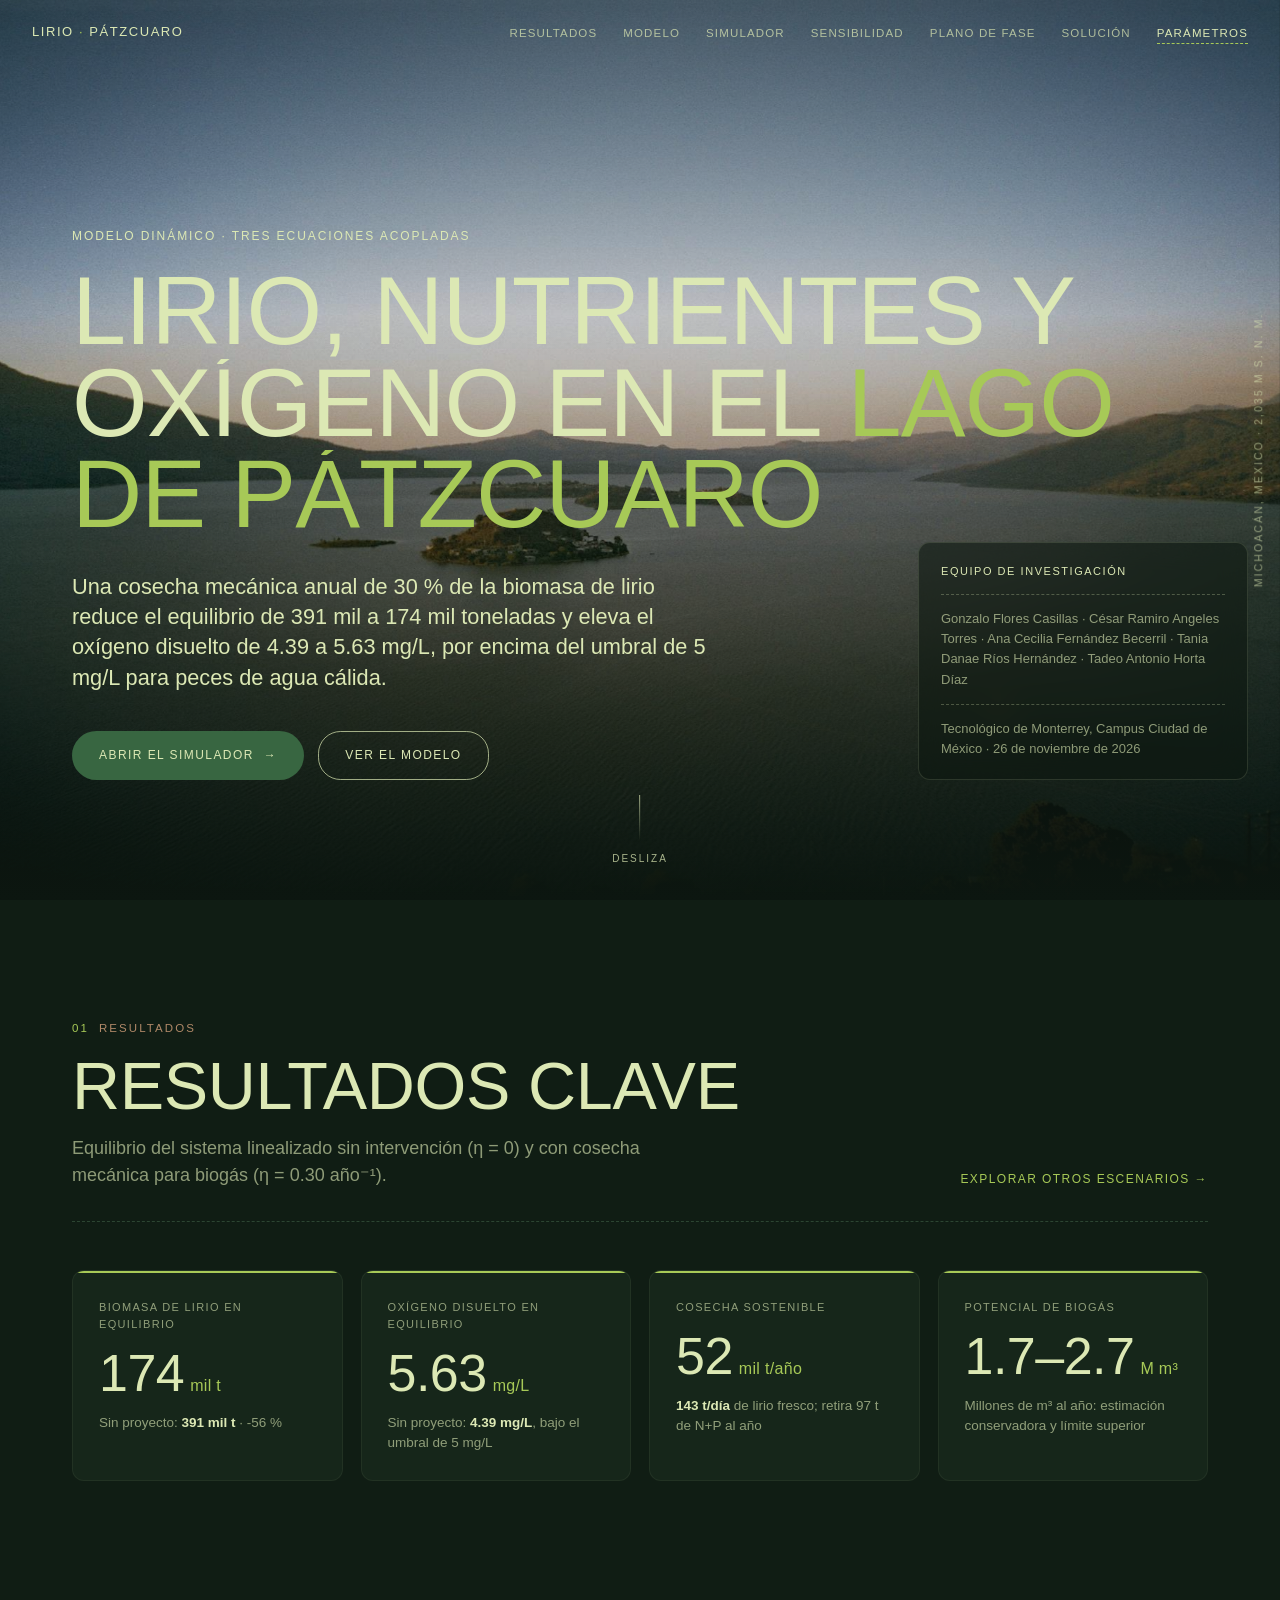
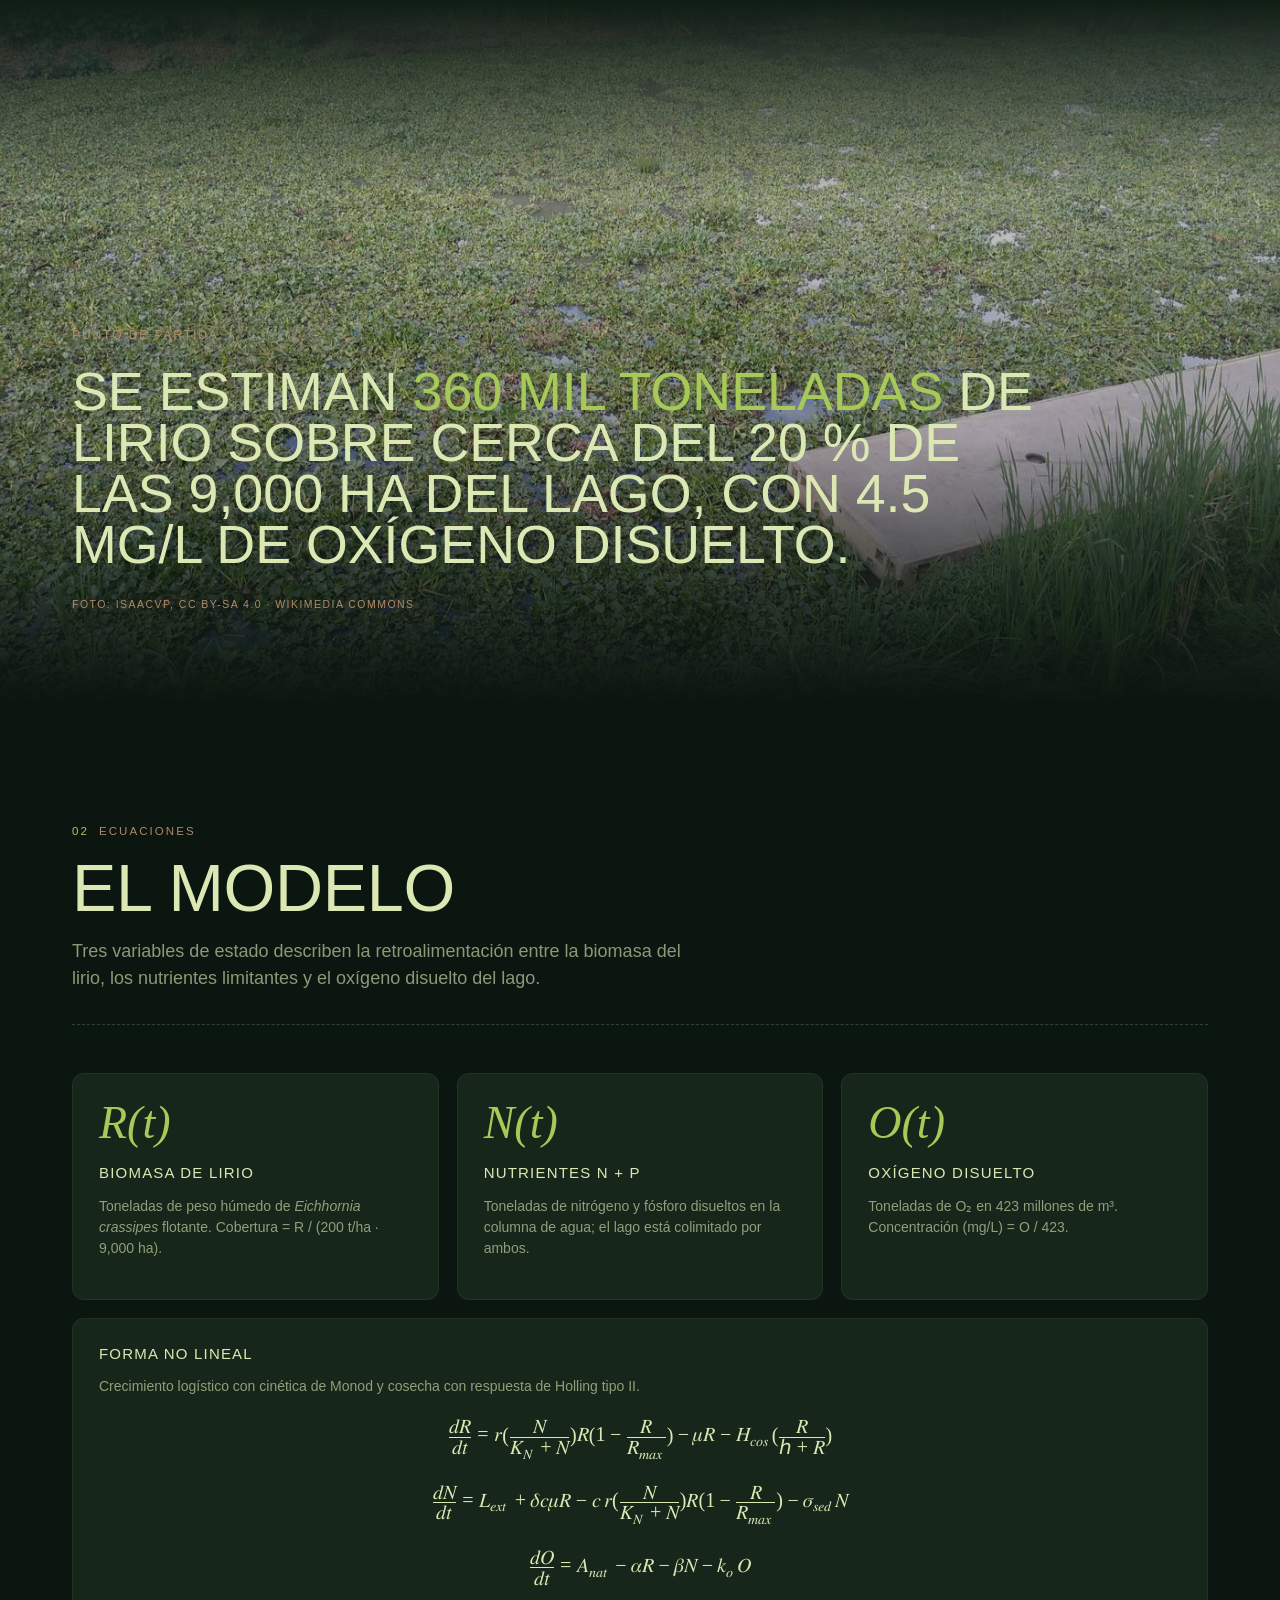
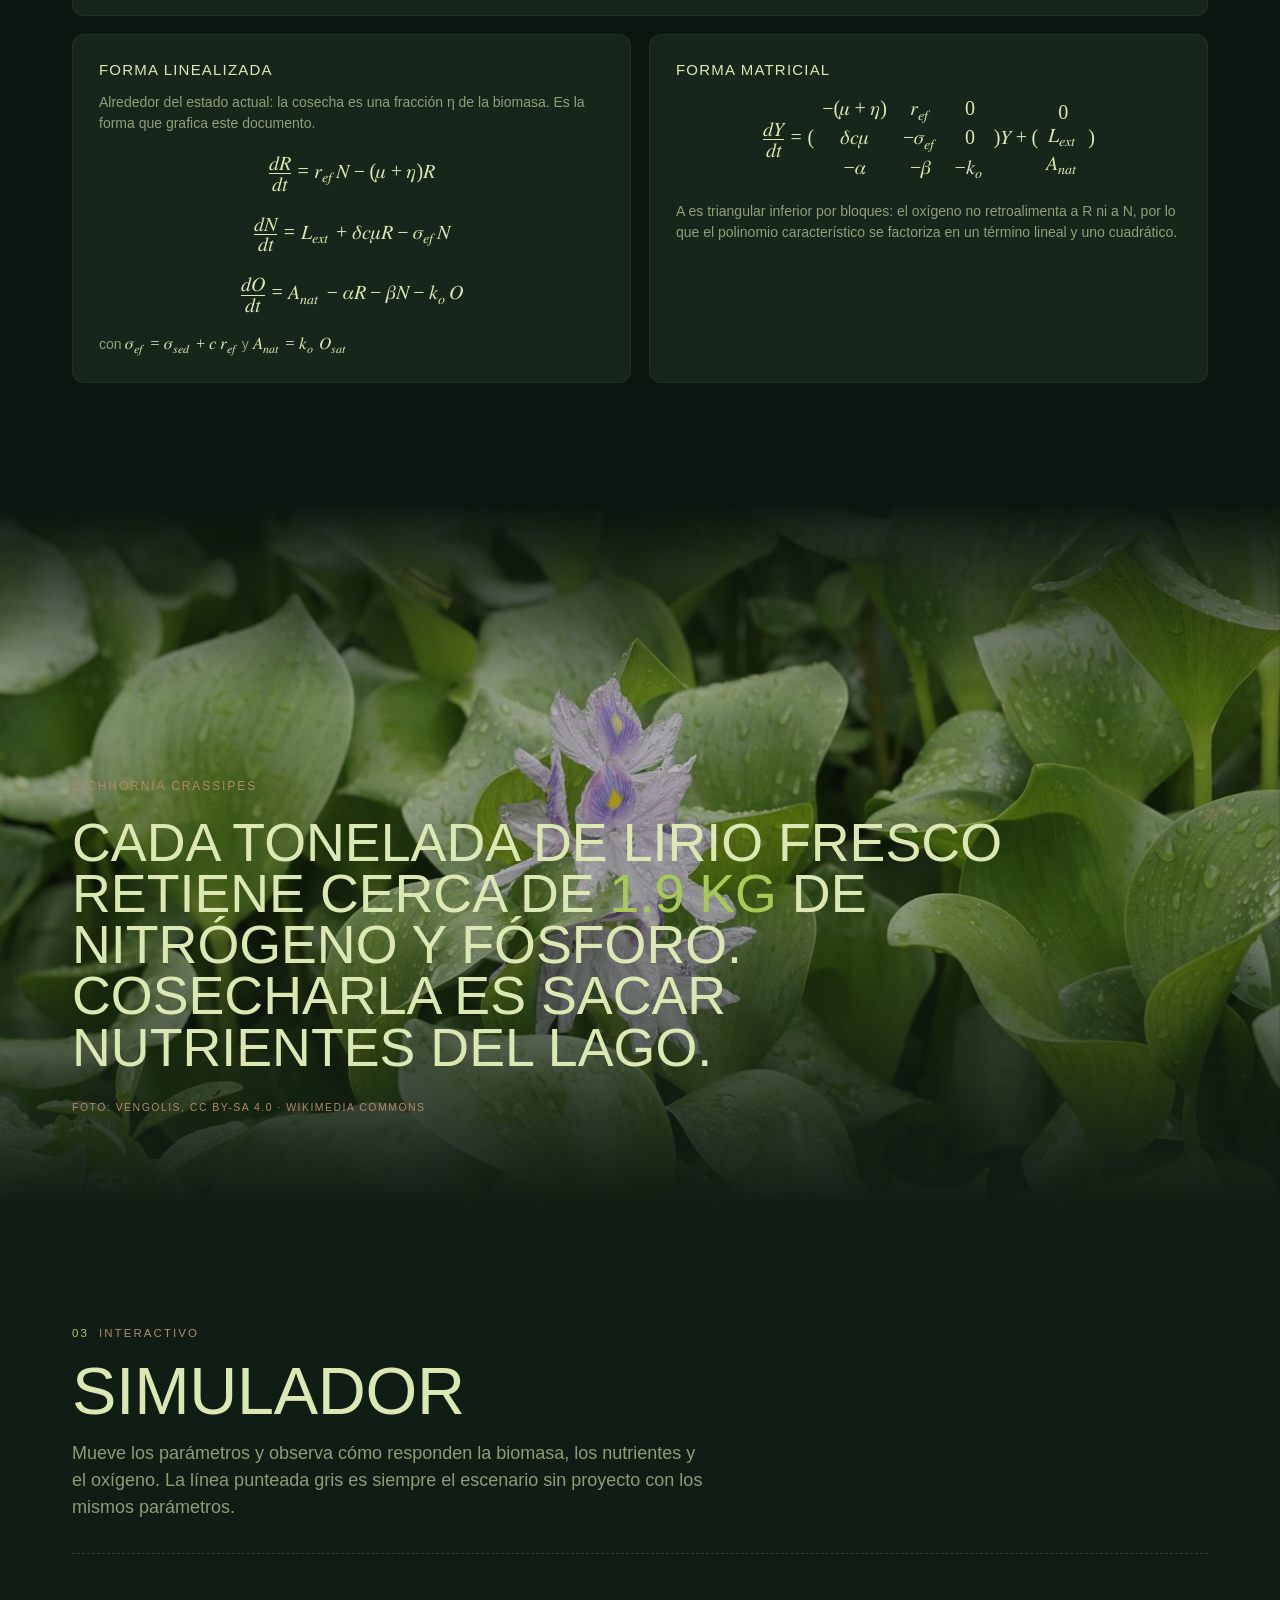
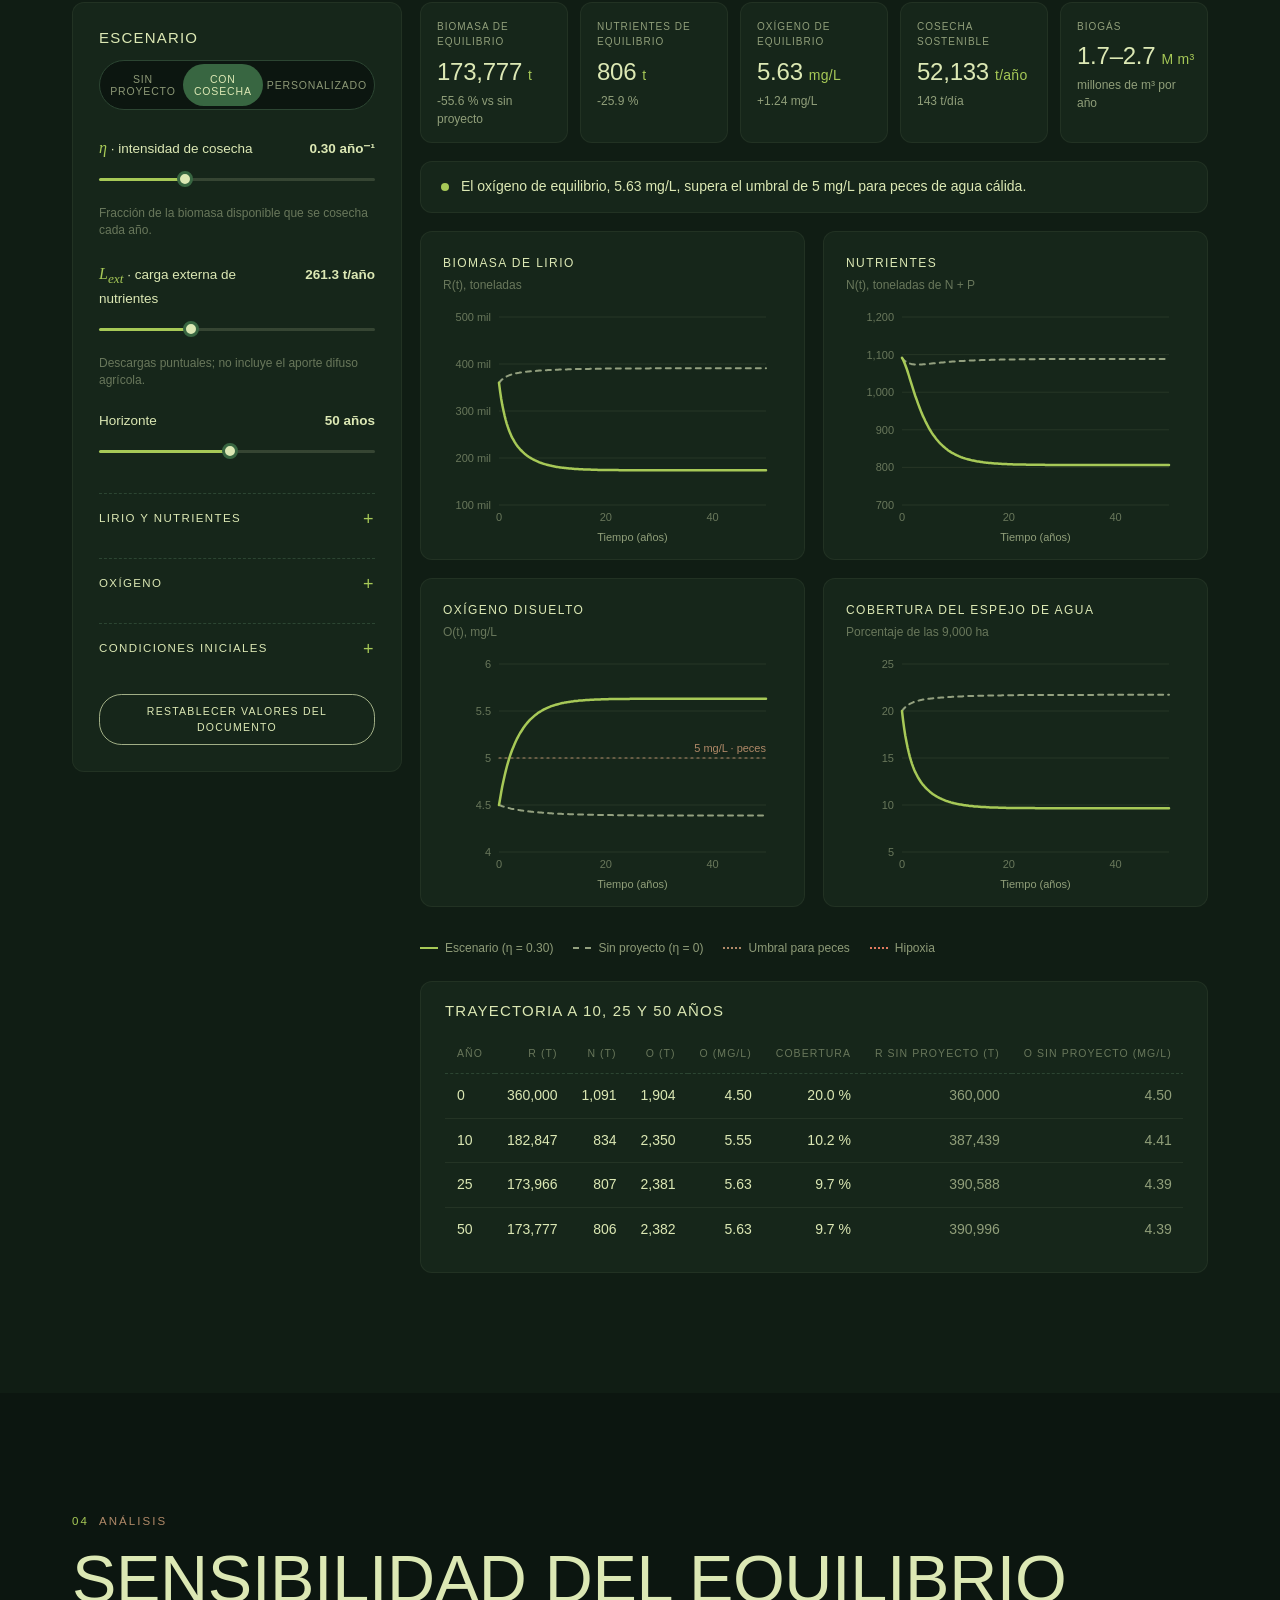
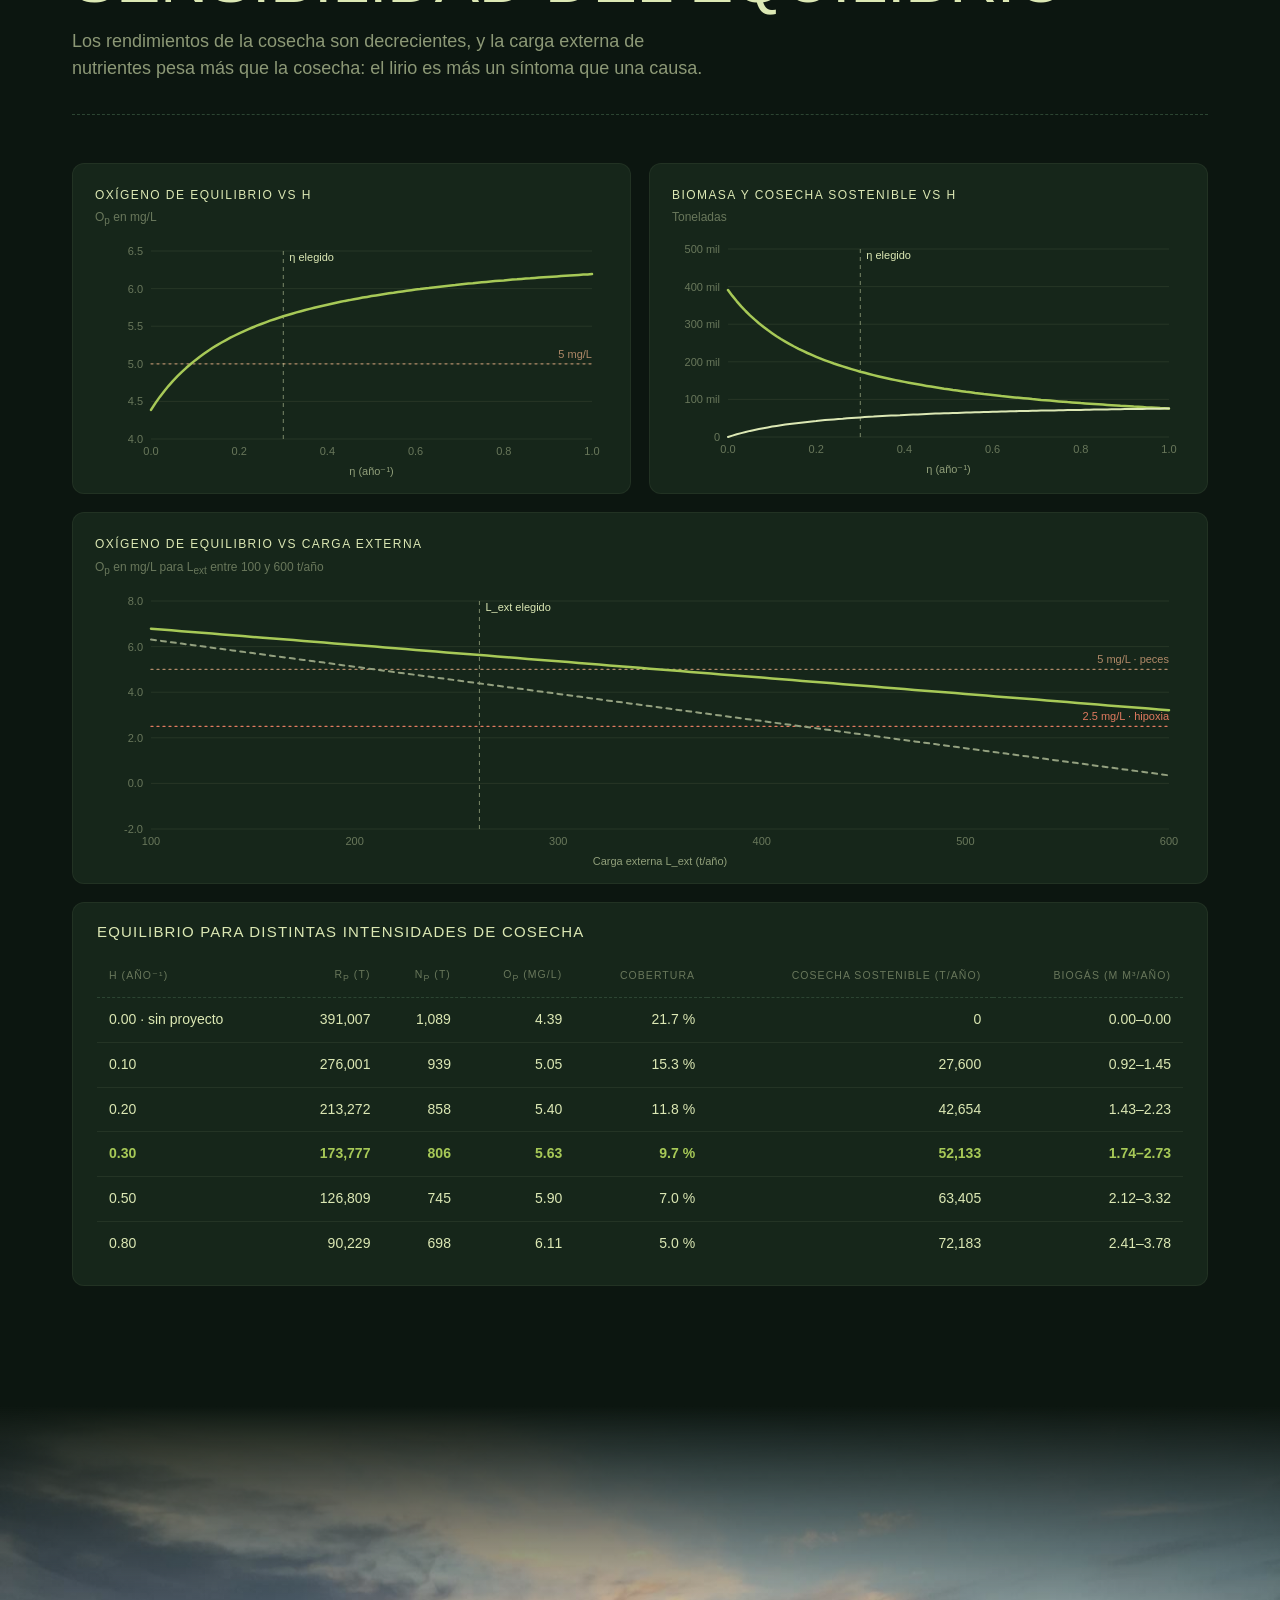
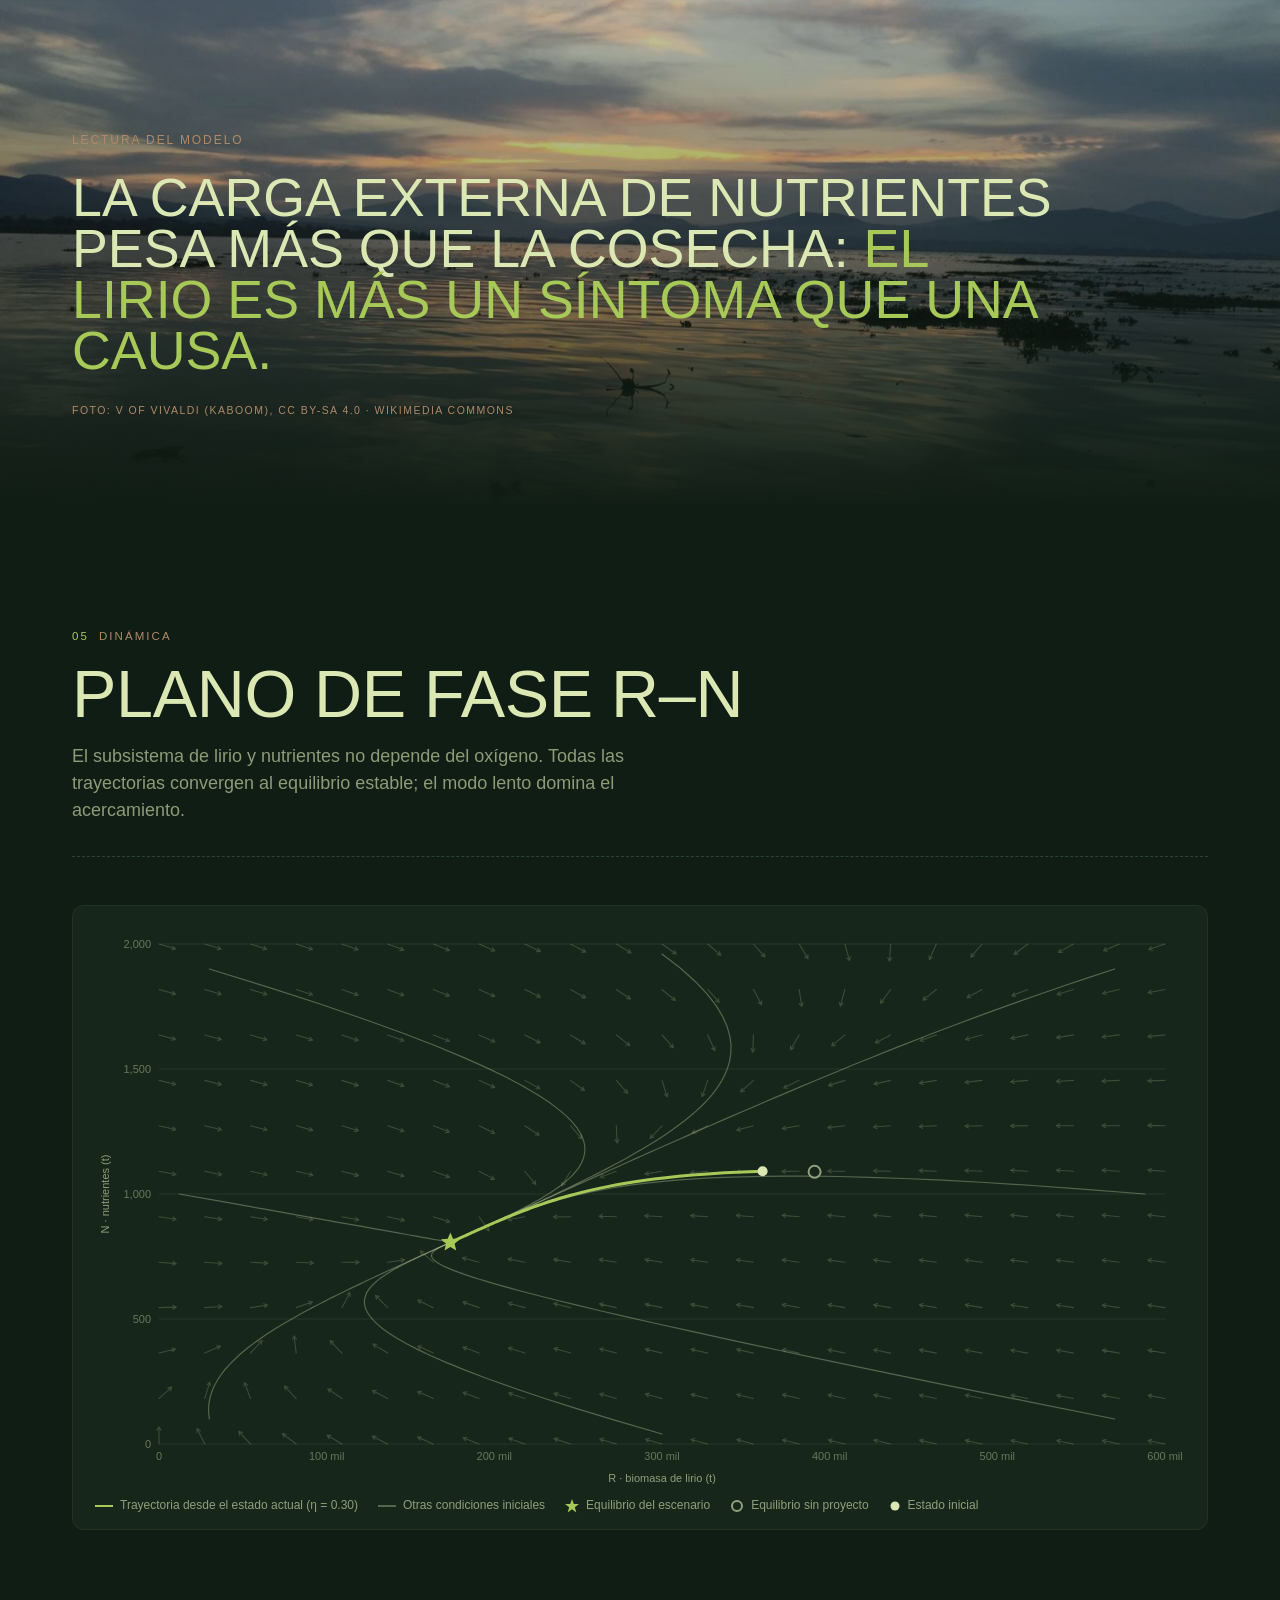
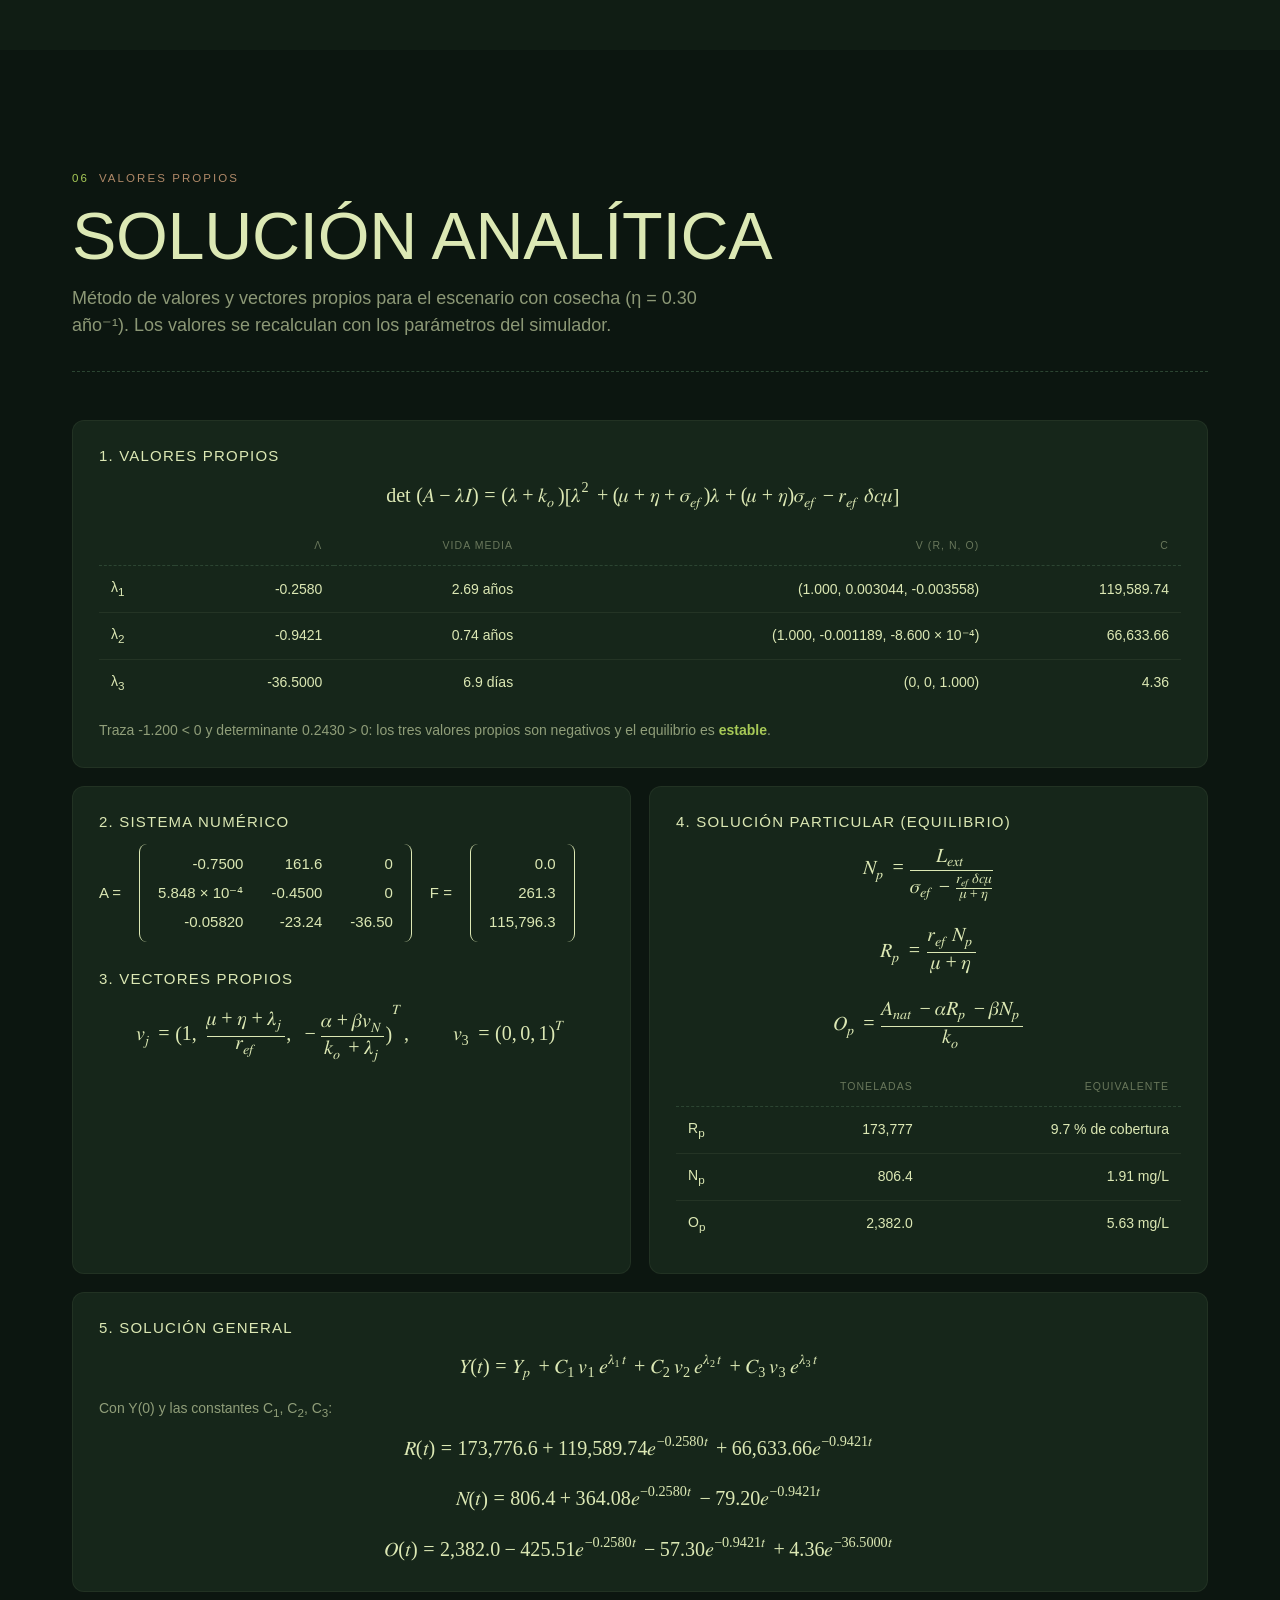
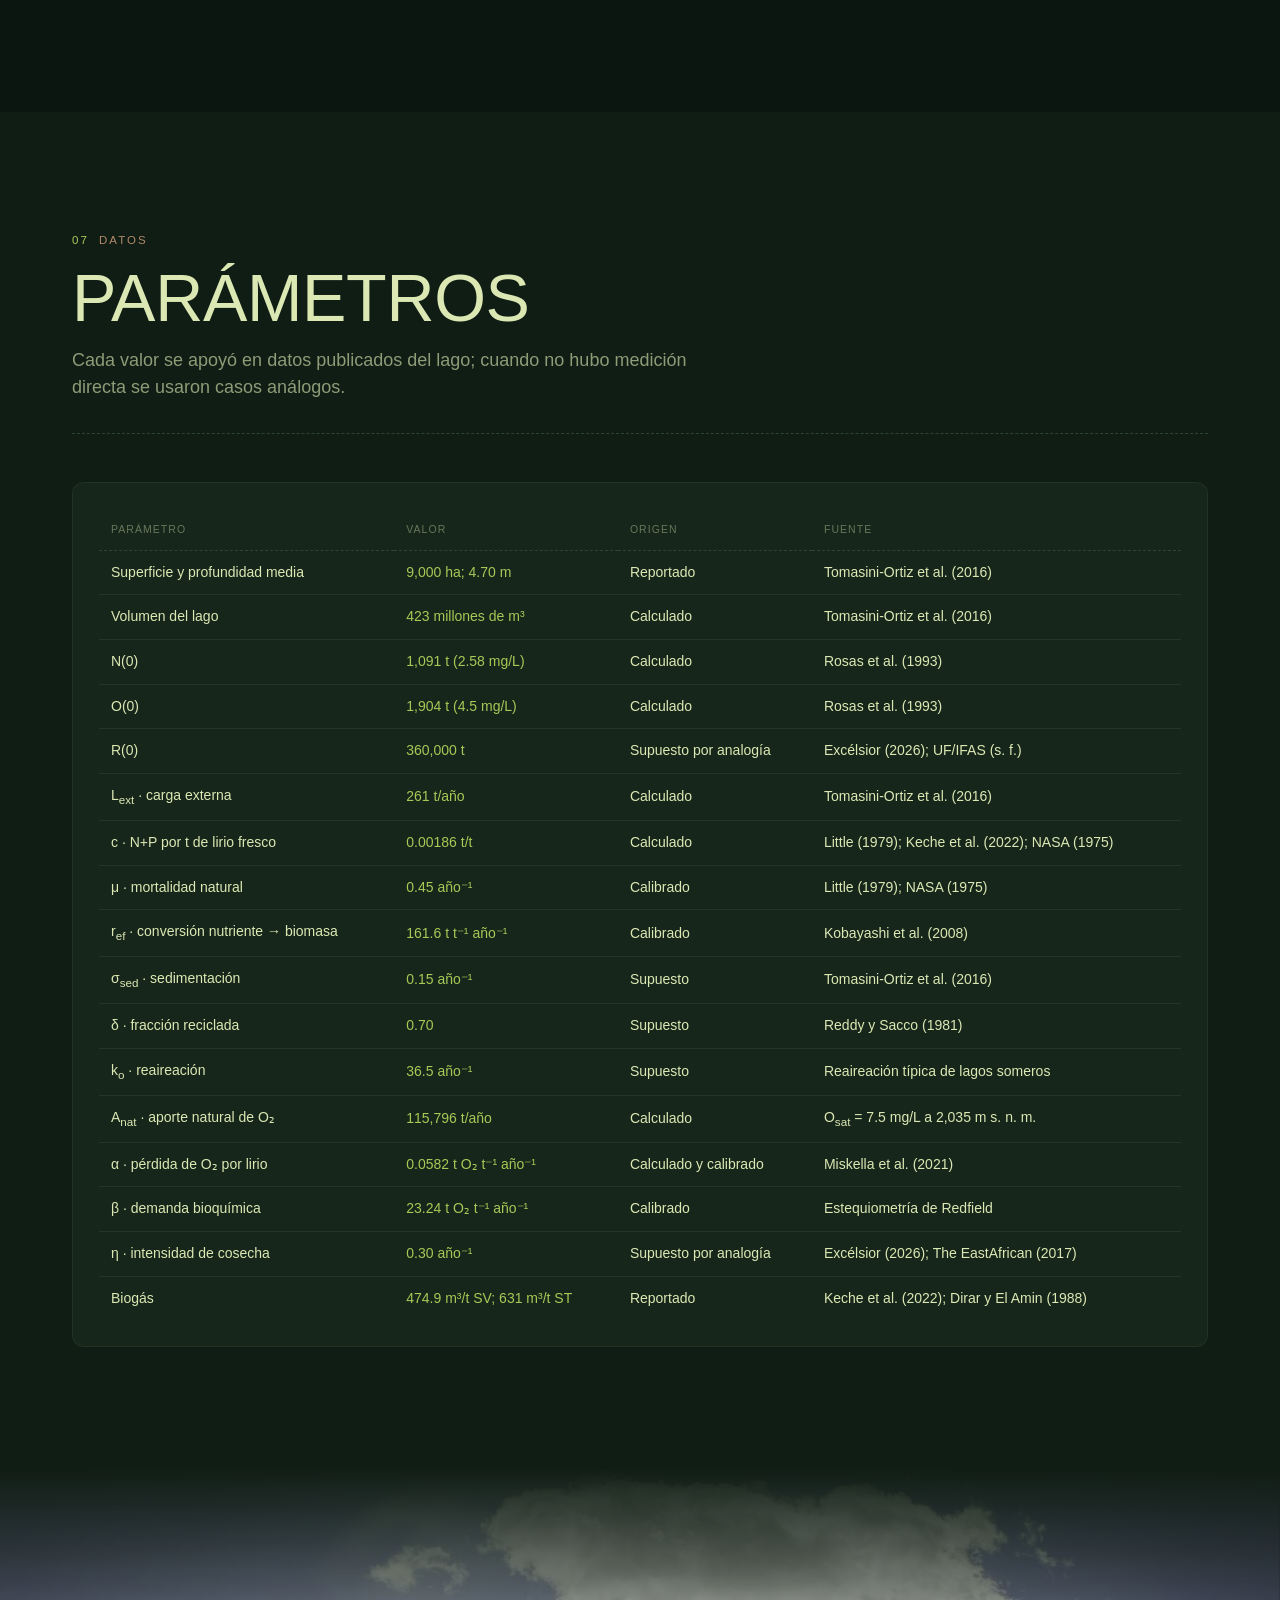
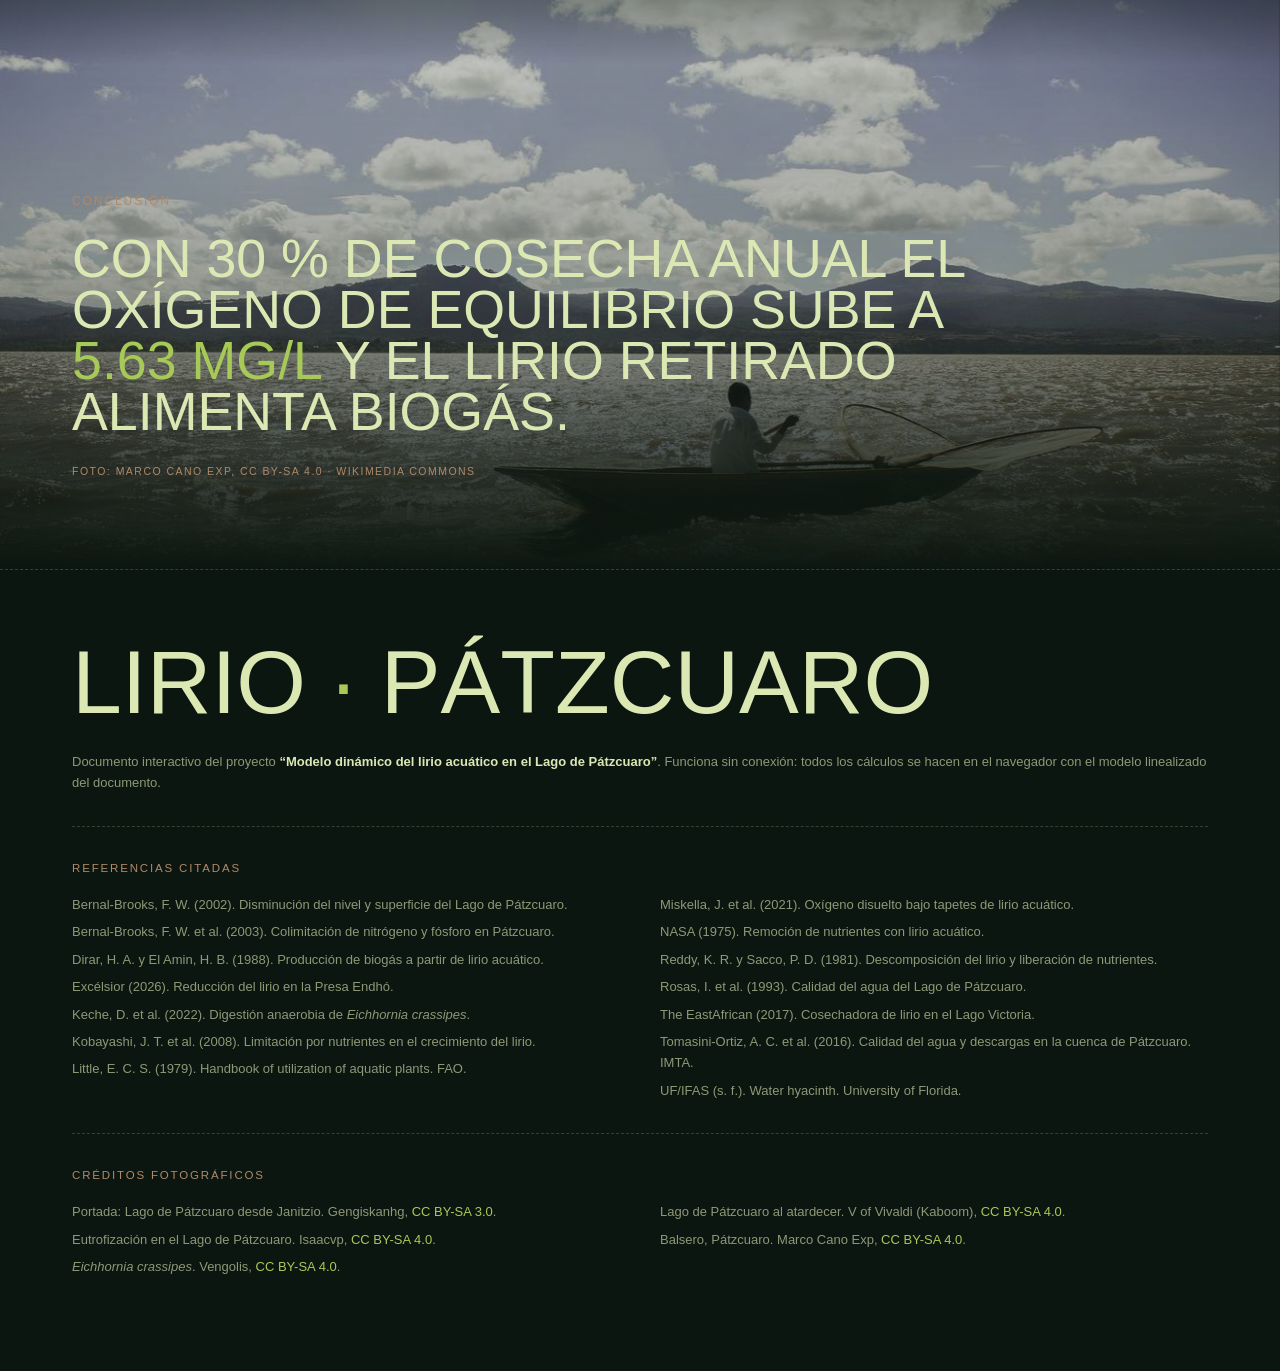
==== commit ba353c89: "Rediseño oscuro con paleta verde, fotos del lago y animaciones Co-Authored-By: Devin AI <158243242+d" ====
--- a/docs/index.html
+++ b/docs/index.html
@@ -6,57 +6,93 @@
 <title>Lirio, nutrientes y oxígeno en el Lago de Pátzcuaro</title>
 <style>
 :root {
-  --white: #ffffff; --mist: #f5f5f7; --frost: #fafafc; --hairline: #d6d6d6; --control: #e6e6e8;
-  --ink: #1d1d1f; --slate: #707070; --steel: #86868b; --blue: #0066cc; --pill: #0071e3; --orange: #b64400; --red: #c4001a;
-  --series: #0071e3; --base: #86868b;
-  --display: "SF Pro Display", -apple-system, BlinkMacSystemFont, "Helvetica Neue", Inter, "Segoe UI", Roboto, Arial, sans-serif;
-  --text: "SF Pro Text", -apple-system, BlinkMacSystemFont, "Helvetica Neue", Inter, "Segoe UI", Roboto, Arial, sans-serif;
+  --champan: #DCE8B4; --lima: #A7C957; --musgo: #6A994E; --bosque: #386641; --camel: #B08968;
+  --canvas: #0c1610; --canvas2: #101d14; --surface: #16261a; --surface-hi: #1d3222; --line: #2c4532;
+  --ink: #DCE8B4; --slate: rgba(220,232,180,0.62); --steel: rgba(220,232,180,0.42); --red: #E07A5F;
+  --mist: var(--canvas2); --white: var(--surface); --hairline: var(--line); --control: rgba(220,232,180,0.10);
+  --display: Inter, "Helvetica Neue", "Segoe UI", -apple-system, BlinkMacSystemFont, Roboto, Arial, sans-serif;
+  --text: Inter, "Helvetica Neue", "Segoe UI", -apple-system, BlinkMacSystemFont, Roboto, Arial, sans-serif;
   --math: "STIX Two Math", "Cambria Math", "Latin Modern Math", "Times New Roman", serif;
-  --radius-card: 28px; --section-gap: 90px; --gap: 20px;
+  --radius-card: 12px; --section-gap: 120px; --gap: 18px;
+  --ease: cubic-bezier(.2,.7,.2,1);
 }
 * { box-sizing: border-box; }
-html { scroll-behavior: smooth; scroll-padding-top: 64px; }
-body { margin: 0; background: var(--white); color: var(--ink); font-family: var(--text); font-size: 17px; line-height: 1.47; letter-spacing: -0.374px; -webkit-font-smoothing: antialiased; }
-a { color: var(--blue); text-decoration: none; }
-a:hover { text-decoration: underline; }
-.wrap { max-width: 1120px; margin: 0 auto; padding: 0 24px; }
-section { padding: var(--section-gap) 0; }
-.mist { background: var(--mist); }
-
-/* Navegación local */
-.localnav { position: sticky; top: 0; z-index: 20; background: rgba(250,250,252,0.92); backdrop-filter: saturate(180%) blur(20px); -webkit-backdrop-filter: saturate(180%) blur(20px); border-bottom: 1px solid var(--control); }
-.localnav .wrap { display: flex; align-items: center; justify-content: space-between; height: 52px; gap: 24px; }
-.localnav .brand { font-family: var(--display); font-weight: 600; font-size: 19px; letter-spacing: 0.228px; white-space: nowrap; }
-.localnav ul { display: flex; gap: 24px; list-style: none; margin: 0; padding: 0; overflow-x: auto; }
-.localnav li a { color: var(--ink); font-size: 12px; letter-spacing: -0.12px; white-space: nowrap; opacity: 0.8; }
-.localnav li a:hover { opacity: 1; text-decoration: none; color: var(--blue); }
+html { scroll-behavior: smooth; scroll-padding-top: 72px; background: var(--canvas); }
+body { margin: 0; background: var(--canvas); color: var(--ink); font-family: var(--text); font-size: 17px; line-height: 1.55; -webkit-font-smoothing: antialiased; }
+::selection { background: var(--lima); color: var(--canvas); }
+a { color: var(--lima); text-decoration: none; }
+a:hover { text-decoration: underline; text-underline-offset: 3px; }
+.wrap { max-width: 1200px; margin: 0 auto; padding: 0 32px; }
+section { padding: var(--section-gap) 0; position: relative; }
+.mist { background: var(--canvas2); }
+
+/* Navegación fija */
+.localnav { position: fixed; top: 0; left: 0; right: 0; z-index: 30; transition: background .4s var(--ease), border-color .4s var(--ease); border-bottom: 1px dashed transparent; }
+.localnav.scrolled { background: rgba(12,22,16,0.82); backdrop-filter: blur(16px) saturate(140%); -webkit-backdrop-filter: blur(16px) saturate(140%); border-bottom-color: var(--line); }
+.localnav .wrap { display: flex; align-items: center; justify-content: space-between; height: 64px; gap: 24px; max-width: none; }
+.localnav .brand { font-weight: 500; font-size: 13px; letter-spacing: .12em; text-transform: uppercase; white-space: nowrap; color: var(--champan); }
+.localnav .brand b { color: var(--lima); font-weight: 500; }
+.localnav ul { display: flex; gap: 26px; list-style: none; margin: 0; padding: 0; overflow-x: auto; }
+.localnav li a { color: var(--champan); font-size: 11.5px; font-weight: 500; letter-spacing: .1em; text-transform: uppercase; white-space: nowrap; opacity: .72; padding: 4px 0; border-bottom: 1px dashed transparent; transition: opacity .2s, border-color .2s; }
+.localnav li a:hover, .localnav li a.active { opacity: 1; text-decoration: none; border-bottom-color: var(--lima); }
 
 /* Hero */
-.hero { text-align: center; padding: 96px 0 72px; }
-.kicker { font-family: var(--display); font-weight: 600; font-size: 21px; letter-spacing: 0.231px; margin: 0 0 16px; }
-.kicker.orange { color: var(--orange); font-family: var(--text); font-size: 12px; letter-spacing: -0.12px; }
-h1 { font-family: var(--display); font-weight: 600; font-size: clamp(44px, 7vw, 80px); line-height: 1.05; letter-spacing: -1.2px; margin: 0 auto 24px; max-width: 980px; }
-.lead { font-size: 21px; line-height: 1.38; letter-spacing: 0.231px; color: var(--ink); max-width: 760px; margin: 0 auto 32px; }
-.authors { color: var(--slate); font-size: 14px; letter-spacing: -0.224px; line-height: 1.6; max-width: 760px; margin: 0 auto 36px; }
-.actions { display: flex; gap: 16px; justify-content: center; flex-wrap: wrap; }
-.btn { display: inline-flex; align-items: center; justify-content: center; border-radius: 9999px; padding: 11px 22px; font-size: 17px; letter-spacing: -0.374px; font-family: var(--text); cursor: pointer; border: 1px solid transparent; background: none; color: var(--ink); }
-.btn:hover { text-decoration: none; }
-.btn.primary { background: var(--pill); color: #fff; }
-.btn.primary:hover { background: #0077ed; }
-.btn.outline { border-color: var(--pill); color: var(--pill); }
-.btn.small { font-size: 12px; padding: 6px 14px; letter-spacing: -0.12px; }
+.hero { position: relative; min-height: 100vh; min-height: 100svh; display: flex; align-items: flex-end; overflow: hidden; padding: 140px 0 120px; }
+.hero-media { position: absolute; inset: 0; }
+.hero-media img { width: 100%; height: 100%; object-fit: cover; transform-origin: 60% 50%; animation: kenburns 26s var(--ease) both; }
+@keyframes kenburns { from { transform: scale(1.14); } to { transform: scale(1.0); } }
+.hero-shade { position: absolute; inset: 0; background: linear-gradient(180deg, rgba(12,22,16,.55) 0%, rgba(12,22,16,.18) 35%, rgba(12,22,16,.55) 70%, rgba(12,22,16,1) 100%); }
+.hero-inner { position: relative; z-index: 2; width: 100%; }
+.kicker { font-weight: 500; font-size: 12px; letter-spacing: .16em; text-transform: uppercase; color: var(--camel); margin: 0 0 22px; }
+.hero .kicker { color: var(--champan); opacity: .85; }
+h1 { font-family: var(--display); font-weight: 500; text-transform: uppercase; font-size: clamp(46px, 7.6vw, 112px); line-height: .9; letter-spacing: -.01em; margin: 0 0 30px; max-width: 1050px; color: var(--champan); }
+h1 em { font-style: normal; color: var(--lima); }
+.lead { font-size: clamp(18px, 1.7vw, 23px); line-height: 1.4; color: var(--champan); max-width: 640px; margin: 0 0 38px; opacity: .92; }
+.actions { display: flex; gap: 14px; flex-wrap: wrap; }
+.btn { display: inline-flex; align-items: center; gap: 10px; border-radius: 36px; padding: 14px 26px; font-size: 12px; font-weight: 500; letter-spacing: .12em; text-transform: uppercase; font-family: var(--text); cursor: pointer; border: 1px solid transparent; background: none; color: var(--champan); transition: background .25s, color .25s, border-color .25s, transform .25s var(--ease); }
+.btn:hover { text-decoration: none; transform: translateY(-2px); }
+.btn.primary { background: var(--bosque); color: var(--champan); }
+.btn.primary:hover { background: var(--musgo); }
+.btn.outline { border-color: rgba(220,232,180,.7); border-radius: 22.5px; }
+.btn.outline:hover { background: var(--champan); color: var(--canvas); }
+.btn.small { padding: 9px 16px; font-size: 10.5px; }
+.btn .arr { transition: transform .25s var(--ease); }
+.btn:hover .arr { transform: translateX(4px); }
+.hero-card { position: absolute; z-index: 2; right: 32px; bottom: 120px; width: 330px; background: rgba(12,22,16,.55); backdrop-filter: blur(14px); -webkit-backdrop-filter: blur(14px); border: 1px solid rgba(220,232,180,.14); border-radius: 12px; padding: 20px 22px; font-size: 13px; line-height: 1.55; color: var(--slate); }
+.hero-card .hc-title { margin: 0; font-size: 11px; font-weight: 500; letter-spacing: .14em; text-transform: uppercase; color: var(--champan); }
+.hero-card p { margin: 0; }
+.dash { border: 0; border-top: 1px dashed rgba(220,232,180,.28); margin: 14px 0; }
+.side-label { position: absolute; z-index: 2; right: 14px; top: 50%; transform: translateY(-50%) rotate(180deg); writing-mode: vertical-rl; margin: 0; font-size: 10.5px; letter-spacing: .2em; text-transform: uppercase; color: rgba(220,232,180,.6); }
+.scroll-cue { position: absolute; z-index: 2; left: 50%; bottom: 34px; transform: translateX(-50%); display: flex; flex-direction: column; align-items: center; gap: 10px; color: var(--champan); font-size: 10px; letter-spacing: .2em; text-transform: uppercase; opacity: .75; }
+.scroll-cue span { width: 1px; height: 46px; background: linear-gradient(var(--champan), transparent); position: relative; overflow: hidden; }
+.scroll-cue span::after { content: ""; position: absolute; left: 0; top: -40%; width: 1px; height: 40%; background: var(--lima); animation: drip 2.2s var(--ease) infinite; }
+@keyframes drip { from { top: -40%; } to { top: 100%; } }
+.scroll-cue:hover { text-decoration: none; opacity: 1; }
+
+/* Bandas fotográficas */
+.band { position: relative; min-height: 78vh; display: flex; align-items: flex-end; overflow: hidden; padding: 120px 0 90px; }
+.band-img { position: absolute; left: 0; top: -12%; width: 100%; height: 124%; object-fit: cover; will-change: transform; }
+.band-shade { position: absolute; inset: 0; background: linear-gradient(180deg, var(--from, var(--canvas)) 0%, rgba(12,22,16,.25) 28%, rgba(12,22,16,.35) 60%, var(--to, var(--canvas)) 100%); }
+.band-inner { position: relative; z-index: 2; width: 100%; }
+.band-quote { font-weight: 500; text-transform: uppercase; font-size: clamp(28px, 4.2vw, 58px); line-height: .95; margin: 0; max-width: 980px; color: var(--champan); }
+.band-quote em { font-style: normal; color: var(--lima); }
+.credit { margin: 26px 0 0; font-size: 10.5px; letter-spacing: .14em; text-transform: uppercase; color: var(--camel); }
+.credit a { color: inherit; }
 
 /* Encabezados de sección */
-.section-head { display: flex; align-items: flex-end; justify-content: space-between; gap: 24px; margin-bottom: 40px; flex-wrap: wrap; }
-h2 { font-family: var(--display); font-weight: 600; font-size: clamp(32px, 4.4vw, 48px); line-height: 1.08; letter-spacing: -0.4px; margin: 0; }
-h3 { font-family: var(--display); font-weight: 600; font-size: 24px; line-height: 1.17; letter-spacing: 0.1px; margin: 0 0 12px; }
-.section-lead { color: var(--slate); max-width: 680px; margin: 12px 0 0; }
+.section-head { display: flex; align-items: flex-end; justify-content: space-between; gap: 32px; margin-bottom: 48px; padding-bottom: 32px; border-bottom: 1px dashed var(--line); flex-wrap: wrap; }
+.eyebrow { margin: 0 0 18px; font-size: 11.5px; font-weight: 500; letter-spacing: .18em; text-transform: uppercase; color: var(--camel); }
+.eyebrow b { color: var(--lima); font-weight: 500; margin-right: 10px; }
+h2 { font-family: var(--display); font-weight: 500; text-transform: uppercase; font-size: clamp(36px, 5.2vw, 68px); line-height: .92; letter-spacing: -.005em; margin: 0; color: var(--champan); }
+h3 { font-family: var(--display); font-weight: 500; font-size: 15px; line-height: 1.25; letter-spacing: .08em; text-transform: uppercase; margin: 0 0 12px; color: var(--champan); }
+.section-lead { color: var(--slate); max-width: 640px; margin: 18px 0 0; font-size: 18px; line-height: 1.5; }
+.section-head > a { font-size: 12px; font-weight: 500; letter-spacing: .12em; text-transform: uppercase; }
 .muted { color: var(--slate); }
-.small { font-size: 14px; letter-spacing: -0.224px; line-height: 1.43; }
+.small { font-size: 14px; line-height: 1.5; }
 
 /* Tarjetas */
-.card { background: var(--white); border-radius: var(--radius-card); padding: 28px; }
-.white-section .card { background: var(--mist); }
+.card { background: var(--surface); border-radius: var(--radius-card); padding: 26px; border: 1px solid rgba(220,232,180,.06); transition: border-color .3s, transform .4s var(--ease); }
+.white-section .card { background: var(--surface); }
 .grid { display: grid; gap: var(--gap); }
 .grid > *, .sim > *, .results > * { min-width: 0; }
 .eqb { overflow-x: auto; overflow-y: hidden; }
@@ -64,104 +100,150 @@
 .g3 { grid-template-columns: repeat(3, 1fr); }
 .g2 { grid-template-columns: repeat(2, 1fr); }
 .span2 { grid-column: span 2; }
-.stat-label { font-size: 14px; letter-spacing: -0.224px; color: var(--slate); margin: 0 0 8px; }
-.stat-value { font-family: var(--display); font-weight: 600; font-size: 40px; line-height: 1.05; letter-spacing: -0.4px; margin: 0; font-variant-numeric: tabular-nums; }
-.stat-value .unit { font-size: 21px; font-weight: 500; color: var(--slate); letter-spacing: 0; margin-left: 4px; }
-.stat-note { font-size: 14px; letter-spacing: -0.224px; color: var(--slate); margin: 10px 0 0; }
-.stat-note b { color: var(--ink); font-weight: 600; }
+#key-results .card { padding: 28px 26px 26px; position: relative; overflow: hidden; }
+#key-results .card::before { content: ""; position: absolute; left: 0; top: 0; height: 2px; width: 0; background: var(--lima); transition: width 1.4s var(--ease) .3s; }
+#key-results.in .card::before { width: 100%; }
+#key-results .card:hover { border-color: rgba(167,201,87,.35); transform: translateY(-3px); }
+.stat-label { font-size: 11px; font-weight: 500; letter-spacing: .12em; text-transform: uppercase; color: var(--slate); margin: 0 0 14px; }
+.stat-value { font-family: var(--display); font-weight: 500; font-size: 52px; line-height: 1; letter-spacing: -.01em; margin: 0; font-variant-numeric: tabular-nums; color: var(--champan); }
+.stat-value .unit { font-size: 16px; font-weight: 500; color: var(--lima); letter-spacing: .02em; margin-left: 6px; }
+.stat-note { font-size: 13.5px; color: var(--slate); margin: 14px 0 0; line-height: 1.5; }
+.stat-note b { color: var(--champan); font-weight: 600; }
 
 /* Ecuaciones */
-math { font-family: var(--math); font-size: 1.18em; }
+math { font-family: var(--math); font-size: 1.18em; color: var(--champan); }
 math[display="block"] { margin: 0; overflow-x: auto; overflow-y: hidden; padding: 4px 0; }
 .eq-list { display: grid; gap: 18px; }
 .eq-row { display: grid; grid-template-columns: 1fr; gap: 6px; }
-.eq-row .eq-note { font-size: 14px; letter-spacing: -0.224px; color: var(--slate); }
-.vars { display: grid; grid-template-columns: repeat(3, 1fr); gap: var(--gap); margin-bottom: 48px; }
-.var-symbol { font-family: var(--math); font-style: italic; font-size: 40px; line-height: 1; margin: 0 0 12px; }
+.eq-row .eq-note { font-size: 14px; color: var(--slate); }
+.vars { display: grid; grid-template-columns: repeat(3, 1fr); gap: var(--gap); margin-bottom: 18px; }
+.var-symbol { font-family: var(--math); font-style: italic; font-size: 46px; line-height: 1; margin: 0 0 18px; color: var(--lima); }
 
 /* Simulador */
-.sim { display: grid; grid-template-columns: 320px 1fr; gap: var(--gap); align-items: start; }
-.controls { position: sticky; top: 72px; max-height: calc(100vh - 88px); overflow-y: auto; }
-.controls h3 { font-size: 21px; }
-.segmented { display: grid; grid-template-columns: repeat(3, 1fr); background: var(--mist); border-radius: 9999px; padding: 3px; margin: 4px 0 24px; }
-.segmented button { border: 0; background: transparent; font-family: var(--text); font-size: 12px; letter-spacing: -0.12px; padding: 7px 4px; border-radius: 9999px; cursor: pointer; color: var(--ink); }
-.segmented button[aria-pressed="true"] { background: var(--white); box-shadow: 0 0 0 1px var(--control); font-weight: 600; }
-.ctrl { margin-bottom: 20px; }
-.ctrl-top { display: flex; justify-content: space-between; align-items: baseline; gap: 12px; margin-bottom: 6px; }
-.ctrl label { font-size: 14px; letter-spacing: -0.224px; }
-.ctrl label i { font-family: var(--math); font-size: 16px; }
-.ctrl output { font-size: 14px; font-weight: 600; font-variant-numeric: tabular-nums; letter-spacing: -0.224px; }
-.ctrl .hint { font-size: 12px; color: var(--slate); letter-spacing: -0.12px; margin-top: 4px; }
-input[type=range] { width: 100%; accent-color: var(--pill); margin: 0; height: 20px; cursor: pointer; }
-details { border-top: 1px solid var(--control); padding: 14px 0 0; margin-top: 8px; }
+.sim { display: grid; grid-template-columns: 330px 1fr; gap: var(--gap); align-items: start; }
+.controls { position: sticky; top: 84px; max-height: calc(100vh - 100px); overflow-y: auto; scrollbar-width: thin; scrollbar-color: var(--line) transparent; }
+.segmented { display: grid; grid-template-columns: repeat(3, 1fr); background: var(--canvas); border: 1px solid var(--line); border-radius: 36px; padding: 3px; margin: 6px 0 26px; }
+.segmented button { border: 0; background: transparent; font-family: var(--text); font-size: 10.5px; font-weight: 500; letter-spacing: .08em; text-transform: uppercase; padding: 9px 4px; border-radius: 36px; cursor: pointer; color: var(--slate); transition: background .25s, color .25s; }
+.segmented button:hover { color: var(--champan); }
+.segmented button[aria-pressed="true"] { background: var(--bosque); color: var(--champan); }
+.ctrl { margin-bottom: 22px; }
+.ctrl-top { display: flex; justify-content: space-between; align-items: baseline; gap: 12px; margin-bottom: 8px; }
+.ctrl label { font-size: 13.5px; color: var(--champan); }
+.ctrl label i { font-family: var(--math); font-size: 16px; color: var(--lima); }
+.ctrl output { font-size: 13.5px; font-weight: 600; font-variant-numeric: tabular-nums; color: var(--champan); white-space: nowrap; }
+.ctrl .hint { font-size: 12px; color: var(--steel); margin-top: 6px; line-height: 1.45; }
+input[type=range] { -webkit-appearance: none; appearance: none; width: 100%; height: 22px; background: transparent; cursor: pointer; margin: 0; --pct: 50%; }
+input[type=range]::-webkit-slider-runnable-track { height: 3px; border-radius: 3px; background: linear-gradient(90deg, var(--lima) var(--pct), rgba(220,232,180,.16) var(--pct)); }
+input[type=range]::-moz-range-track { height: 3px; border-radius: 3px; background: rgba(220,232,180,.16); }
+input[type=range]::-moz-range-progress { height: 3px; border-radius: 3px; background: var(--lima); }
+input[type=range]::-webkit-slider-thumb { -webkit-appearance: none; width: 16px; height: 16px; border-radius: 50%; background: var(--champan); border: 3px solid var(--bosque); margin-top: -6.5px; transition: transform .2s; }
+input[type=range]::-moz-range-thumb { width: 12px; height: 12px; border-radius: 50%; background: var(--champan); border: 3px solid var(--bosque); }
+input[type=range]:hover::-webkit-slider-thumb, input[type=range]:active::-webkit-slider-thumb { transform: scale(1.25); }
+input[type=range]:focus-visible { outline: 1px dashed var(--lima); outline-offset: 4px; }
+details { border-top: 1px dashed var(--line); padding: 16px 0 0; margin-top: 8px; }
 details + details { margin-top: 14px; }
-summary { cursor: pointer; font-size: 14px; letter-spacing: -0.224px; font-weight: 600; list-style: none; display: flex; justify-content: space-between; margin-bottom: 14px; }
+summary { cursor: pointer; font-size: 11.5px; font-weight: 500; letter-spacing: .12em; text-transform: uppercase; list-style: none; display: flex; justify-content: space-between; margin-bottom: 16px; color: var(--champan); }
 summary::-webkit-details-marker { display: none; }
-summary::after { content: "+"; font-weight: 400; color: var(--steel); font-size: 18px; line-height: 1; }
-details[open] summary::after { content: "–"; }
+summary::after { content: "+"; font-weight: 400; color: var(--lima); font-size: 18px; line-height: 1; transition: transform .3s var(--ease); }
+details[open] summary::after { transform: rotate(45deg); }
 .results { display: grid; gap: var(--gap); }
 .metrics { display: grid; grid-template-columns: repeat(auto-fit, minmax(128px, 1fr)); gap: 12px; }
-.metric { background: var(--white); border-radius: 20px; padding: 16px 16px 14px; }
-.metric .stat-value { font-size: 23px; white-space: nowrap; }
-.metric .stat-label { font-size: 12px; letter-spacing: -0.12px; margin-bottom: 6px; }
-.metric .stat-note { font-size: 12px; letter-spacing: -0.12px; margin-top: 6px; }
-.status { font-size: 14px; letter-spacing: -0.224px; padding: 14px 20px; background: var(--white); border-radius: 20px; display: flex; gap: 10px; align-items: center; }
-.status .dot { width: 8px; height: 8px; border-radius: 50%; flex: none; }
-.chart-card { background: var(--white); border-radius: var(--radius-card); padding: 22px 22px 14px; position: relative; }
-.white-section .chart-card { background: var(--mist); }
-.chart-title { font-family: var(--display); font-size: 17px; font-weight: 600; letter-spacing: 0.1px; margin: 0 0 2px; }
-.chart-sub { font-size: 12px; color: var(--slate); letter-spacing: -0.12px; margin: 0 0 8px; }
+.metric { background: var(--surface); border-radius: 12px; padding: 16px 16px 14px; border: 1px solid rgba(220,232,180,.06); }
+.metric .stat-value { font-size: 24px; white-space: nowrap; transition: color .3s; }
+.metric .stat-label { font-size: 10px; margin-bottom: 10px; letter-spacing: .1em; }
+.metric .stat-note { font-size: 12px; margin-top: 8px; }
+.metric .unit { color: var(--lima); }
+.status { font-size: 14px; padding: 14px 20px; background: var(--surface); border-radius: 12px; display: flex; gap: 12px; align-items: center; border: 1px solid rgba(220,232,180,.06); }
+.status .dot { width: 8px; height: 8px; border-radius: 50%; flex: none; box-shadow: 0 0 0 0 currentColor; animation: pulse 2.4s infinite; }
+@keyframes pulse { 0% { box-shadow: 0 0 0 0 rgba(167,201,87,.55); } 70% { box-shadow: 0 0 0 9px rgba(167,201,87,0); } 100% { box-shadow: 0 0 0 0 rgba(167,201,87,0); } }
+.chart-card { background: var(--surface); border-radius: var(--radius-card); padding: 22px 22px 14px; position: relative; border: 1px solid rgba(220,232,180,.06); }
+.white-section .chart-card { background: var(--surface); }
+.chart-title { font-size: 12px; font-weight: 500; letter-spacing: .12em; text-transform: uppercase; margin: 0 0 4px; color: var(--champan); }
+.chart-sub { font-size: 12px; color: var(--steel); margin: 0 0 10px; }
 .chart { width: 100%; position: relative; }
 .chart svg { display: block; width: 100%; overflow: visible; }
-.chart text { font-family: var(--text); font-size: 11px; fill: var(--slate); letter-spacing: -0.1px; }
-.chart .axis line, .chart .grid line { stroke: var(--control); }
+.chart text { font-family: var(--text); font-size: 11px; fill: var(--steel); }
+.chart .axis line, .chart .grid line { stroke: rgba(220,232,180,.08); }
 .chart .axis-title { fill: var(--slate); font-size: 11px; }
-.tooltip { position: absolute; pointer-events: none; background: rgba(255,255,255,0.97); border: 1px solid var(--hairline); border-radius: 12px; padding: 8px 12px; font-size: 12px; letter-spacing: -0.12px; line-height: 1.5; white-space: nowrap; opacity: 0; transition: opacity .12s; z-index: 5; }
+.chart .draw { stroke-dasharray: 1; stroke-dashoffset: 1; }
+.chart.in .draw { stroke-dashoffset: 0; transition: stroke-dashoffset 1.8s var(--ease) .15s; }
+.chart .pop { opacity: 0; transform-box: fill-box; transform-origin: center; transform: scale(.2); }
+.chart.in .pop { opacity: 1; transform: none; transition: opacity .5s ease 1.4s, transform .7s var(--ease) 1.4s; }
+.tooltip { position: absolute; pointer-events: none; background: rgba(12,22,16,.94); border: 1px solid var(--line); border-radius: 10px; padding: 9px 13px; font-size: 12px; line-height: 1.55; white-space: nowrap; opacity: 0; transition: opacity .12s; z-index: 5; color: var(--champan); }
 .tooltip b { font-weight: 600; }
 .tooltip .sw { display: inline-block; width: 10px; height: 2px; vertical-align: middle; margin-right: 6px; }
-.legend { display: flex; gap: 20px; flex-wrap: wrap; font-size: 12px; letter-spacing: -0.12px; color: var(--slate); margin-top: 6px; }
-.legend span { display: inline-flex; align-items: center; gap: 6px; }
+.legend { display: flex; gap: 20px; flex-wrap: wrap; font-size: 12px; color: var(--slate); margin-top: 8px; }
+.legend span { display: inline-flex; align-items: center; gap: 7px; }
 .legend .ln { width: 18px; height: 0; border-top: 2px solid; }
 .legend .ln.dash { border-top-style: dashed; }
 .legend .ln.dot { border-top-style: dotted; }
 
 /* Tablas */
 .table-wrap { overflow-x: auto; }
-table { width: 100%; border-collapse: collapse; font-size: 14px; letter-spacing: -0.224px; font-variant-numeric: tabular-nums; }
-th { text-align: right; font-weight: 600; color: var(--slate); font-size: 12px; letter-spacing: -0.12px; padding: 10px 12px; border-bottom: 1px solid var(--hairline); white-space: nowrap; }
-td { text-align: right; padding: 10px 12px; border-bottom: 1px solid var(--control); white-space: nowrap; }
+table { width: 100%; border-collapse: collapse; font-size: 14px; font-variant-numeric: tabular-nums; }
+th { text-align: right; font-weight: 500; color: var(--steel); font-size: 10.5px; letter-spacing: .1em; text-transform: uppercase; padding: 12px; border-bottom: 1px dashed var(--line); white-space: nowrap; }
+td { text-align: right; padding: 11px 12px; border-bottom: 1px solid rgba(220,232,180,.07); white-space: nowrap; }
+tbody tr { transition: background .2s; }
+tbody tr:hover { background: rgba(167,201,87,.05); }
 th:first-child, td:first-child { text-align: left; }
 tr:last-child td { border-bottom: 0; }
-tr.hl td { font-weight: 600; }
+tr.hl td { font-weight: 600; color: var(--lima); }
 table.params td, table.params th { text-align: left; white-space: normal; }
-table.params td:nth-child(2) { white-space: nowrap; }
-.matrix { display: inline-grid; grid-template-columns: repeat(3, auto); gap: 6px 28px; padding: 8px 18px; border-left: 1.5px solid var(--ink); border-right: 1.5px solid var(--ink); border-radius: 8px; font-variant-numeric: tabular-nums; font-size: 15px; text-align: right; }
+table.params td:nth-child(2) { white-space: nowrap; color: var(--lima); }
+.matrix { display: inline-grid; grid-template-columns: repeat(3, auto); gap: 6px 28px; padding: 8px 18px; border-left: 1.5px solid var(--champan); border-right: 1.5px solid var(--champan); border-radius: 8px; font-variant-numeric: tabular-nums; font-size: 15px; text-align: right; }
 .matrix.vec { grid-template-columns: auto; }
 .matrices { display: flex; align-items: center; gap: 18px; flex-wrap: wrap; font-size: 15px; }
 
-footer { background: var(--mist); padding: 48px 0 64px; font-size: 12px; letter-spacing: -0.12px; color: var(--slate); line-height: 1.6; }
+/* Pie */
+footer { background: var(--canvas); padding: 72px 0 80px; font-size: 13px; color: var(--slate); line-height: 1.65; border-top: 1px dashed var(--line); }
 footer .refs { columns: 2; column-gap: 40px; margin-top: 16px; padding-left: 0; list-style: none; }
 footer .refs li { break-inside: avoid; margin-bottom: 6px; }
-footer hr { border: 0; border-top: 1px solid var(--hairline); margin: 24px 0; }
-
+footer hr { border: 0; border-top: 1px dashed var(--line); margin: 32px 0; }
+.foot-title { margin: 0; font-size: 11.5px; font-weight: 500; letter-spacing: .16em; text-transform: uppercase; color: var(--camel); }
+.foot-mark { font-weight: 500; text-transform: uppercase; font-size: clamp(36px, 7vw, 96px); line-height: .9; color: var(--champan); margin: 0 0 28px; }
+.foot-mark b { color: var(--lima); font-weight: 500; }
+
+/* Animaciones de entrada */
+.reveal { opacity: 0; transform: translateY(28px); transition: opacity 1s var(--ease), transform 1s var(--ease); }
+.reveal.in { opacity: 1; transform: none; }
+.reveal.d1 { transition-delay: .12s; } .reveal.d2 { transition-delay: .24s; } .reveal.d3 { transition-delay: .36s; } .reveal.d4 { transition-delay: .5s; }
+.stagger > * { opacity: 0; transform: translateY(22px); transition: opacity .9s var(--ease), transform .9s var(--ease); }
+.stagger.in > * { opacity: 1; transform: none; }
+.stagger.in > *:nth-child(2) { transition-delay: .1s; } .stagger.in > *:nth-child(3) { transition-delay: .2s; } .stagger.in > *:nth-child(4) { transition-delay: .3s; } .stagger.in > *:nth-child(5) { transition-delay: .4s; } .stagger.in > *:nth-child(6) { transition-delay: .5s; }
+.hero .reveal { transition-duration: 1.4s; }
+.split-word { display: inline-block; overflow: hidden; vertical-align: top; padding-bottom: .04em; }
+.split-word > span { display: inline-block; transform: translateY(105%); transition: transform 1.2s var(--ease); }
+h1.in .split-word > span { transform: none; }
+
+@media (prefers-reduced-motion: reduce) {
+  *, *::before, *::after { animation: none !important; transition: none !important; }
+  .reveal, .stagger > *, .split-word > span { opacity: 1 !important; transform: none !important; }
+  .chart .draw { stroke-dashoffset: 0; } .chart .pop { opacity: 1; transform: none; }
+}
+@media (max-width: 1100px) { .hero-card { display: none; } }
 @media (max-width: 980px) {
   .sim { grid-template-columns: 1fr; }
   .controls { position: static; max-height: none; }
-  .metrics { grid-template-columns: repeat(2, 1fr); }
   .g4 { grid-template-columns: repeat(2, 1fr); }
   .g3, .vars { grid-template-columns: 1fr; }
+  .localnav ul { display: none; }
 }
 @media (max-width: 680px) {
+  :root { --section-gap: 84px; }
+  .wrap { padding: 0 20px; }
   .g2, .g4 { grid-template-columns: 1fr; }
   .span2 { grid-column: auto; }
-  .localnav ul { display: none; }
   footer .refs { columns: 1; }
+  .side-label { display: none; }
+  .band { min-height: 64vh; }
 }
 @media print {
-  .localnav, .actions, .controls { display: none; }
+  .localnav, .actions, .controls, .scroll-cue, .side-label { display: none; }
+  * { -webkit-print-color-adjust: exact; print-color-adjust: exact; }
   .sim { grid-template-columns: 1fr; }
-  section { padding: 32px 0; break-inside: avoid-page; }
-  .mist, footer { background: #fff; }
+  section { padding: 40px 0; }
+  .reveal, .stagger > *, .split-word > span { opacity: 1 !important; transform: none !important; }
+  .chart .draw { stroke-dashoffset: 0; } .chart .pop { opacity: 1; transform: none; }
 }
 </style>
 </head>
@@ -169,59 +251,81 @@
 
 <nav class="localnav" aria-label="Secciones">
   <div class="wrap">
-    <span class="brand">Lirio · Pátzcuaro</span>
+    <a class="brand" href="#top">Lirio <b>·</b> Pátzcuaro</a>
     <ul>
       <li><a href="#resultados">Resultados</a></li>
       <li><a href="#modelo">Modelo</a></li>
       <li><a href="#simulador">Simulador</a></li>
       <li><a href="#sensibilidad">Sensibilidad</a></li>
       <li><a href="#fase">Plano de fase</a></li>
-      <li><a href="#solucion">Solución analítica</a></li>
+      <li><a href="#solucion">Solución</a></li>
       <li><a href="#parametros">Parámetros</a></li>
     </ul>
   </div>
 </nav>
 
-<header class="hero">
-  <div class="wrap">
-    <p class="kicker">Modelo dinámico de tres ecuaciones acopladas</p>
-    <h1>Lirio, nutrientes y oxígeno en el Lago de Pátzcuaro.</h1>
-    <p class="lead">Una cosecha mecánica anual de 30 % de la biomasa de lirio reduce el equilibrio de 391 mil a 174 mil toneladas y eleva el oxígeno disuelto de 4.39 a 5.63 mg/L, por encima del umbral de 5 mg/L para peces de agua cálida.</p>
-    <p class="authors">Gonzalo Flores Casillas · César Ramiro Angeles Torres · Ana Cecilia Fernández Becerril · Tania Danae Ríos Hernández · Tadeo Antonio Horta Díaz<br>Tecnológico de Monterrey, Campus Ciudad de México · 26 de noviembre de 2026</p>
-    <div class="actions">
-      <a class="btn primary" href="#simulador">Abrir el simulador</a>
+<header class="hero" id="top">
+  <div class="hero-media"><img src="[data-uri]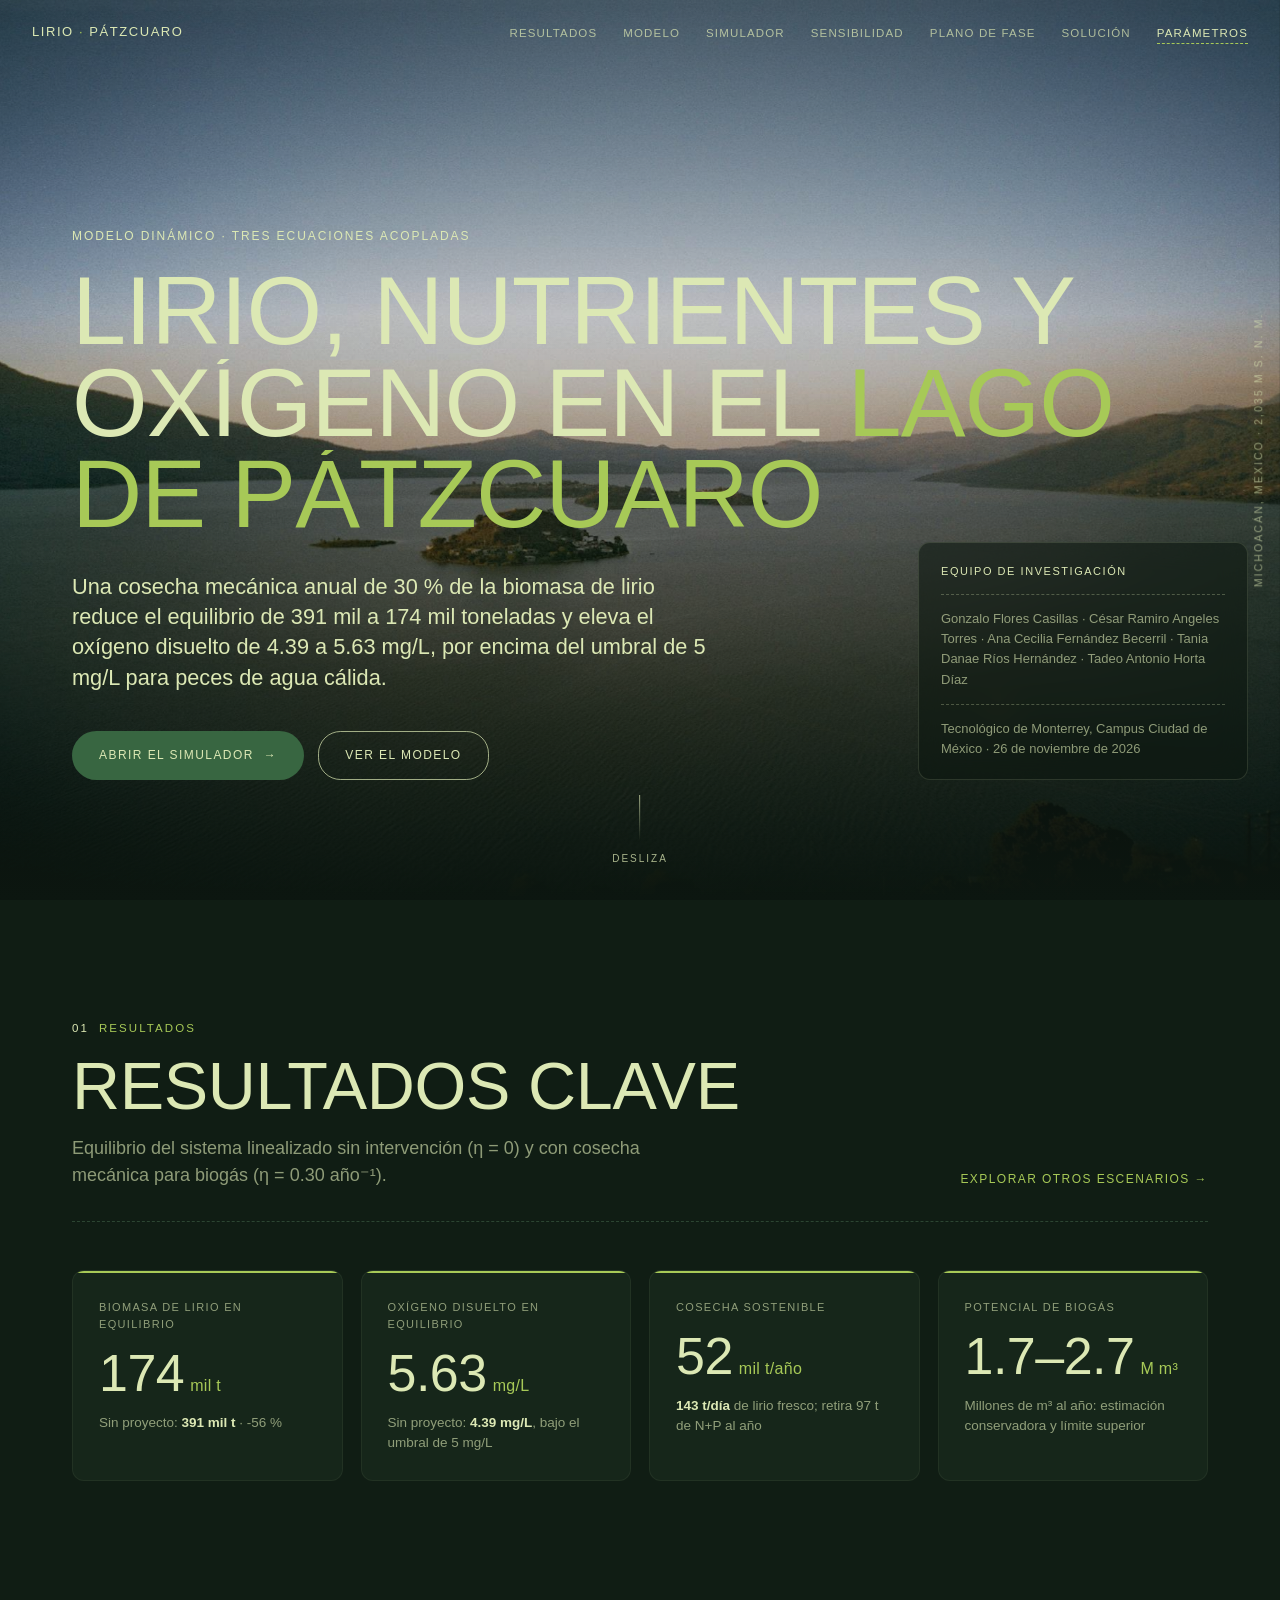
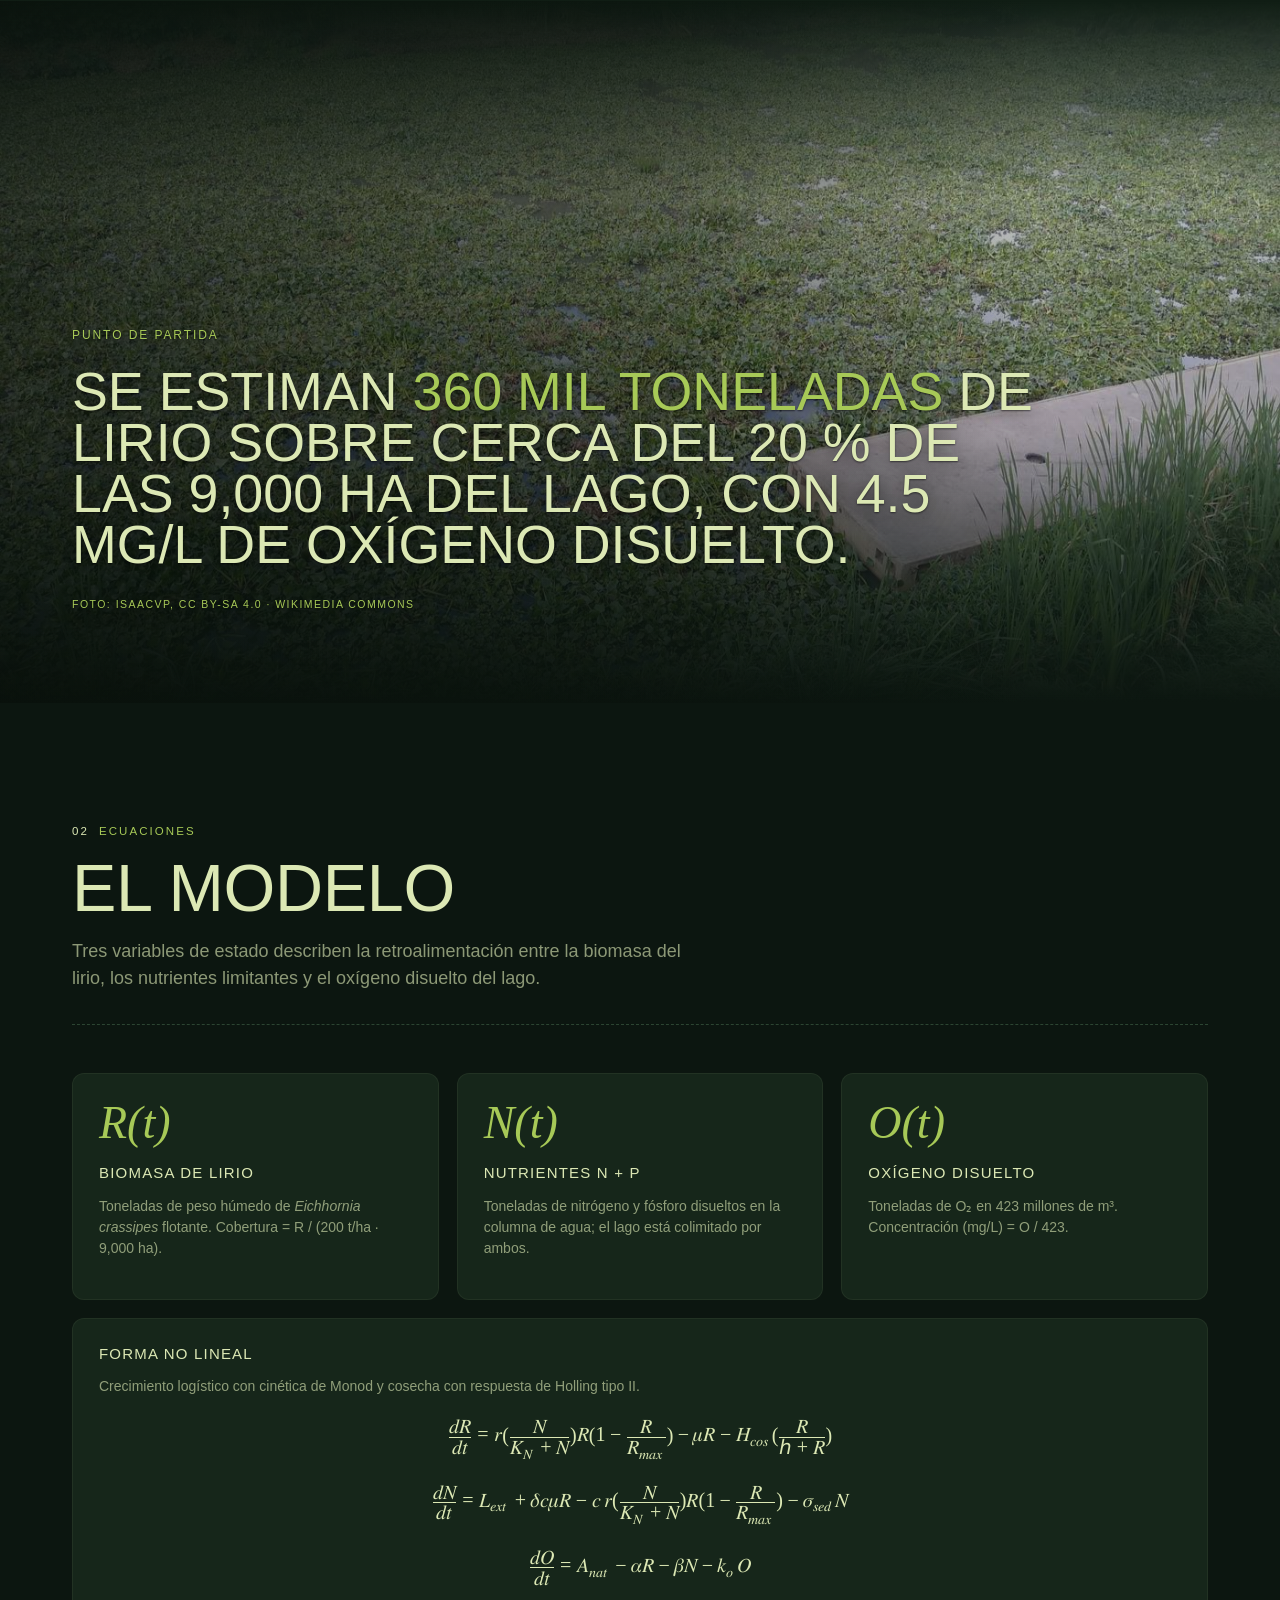
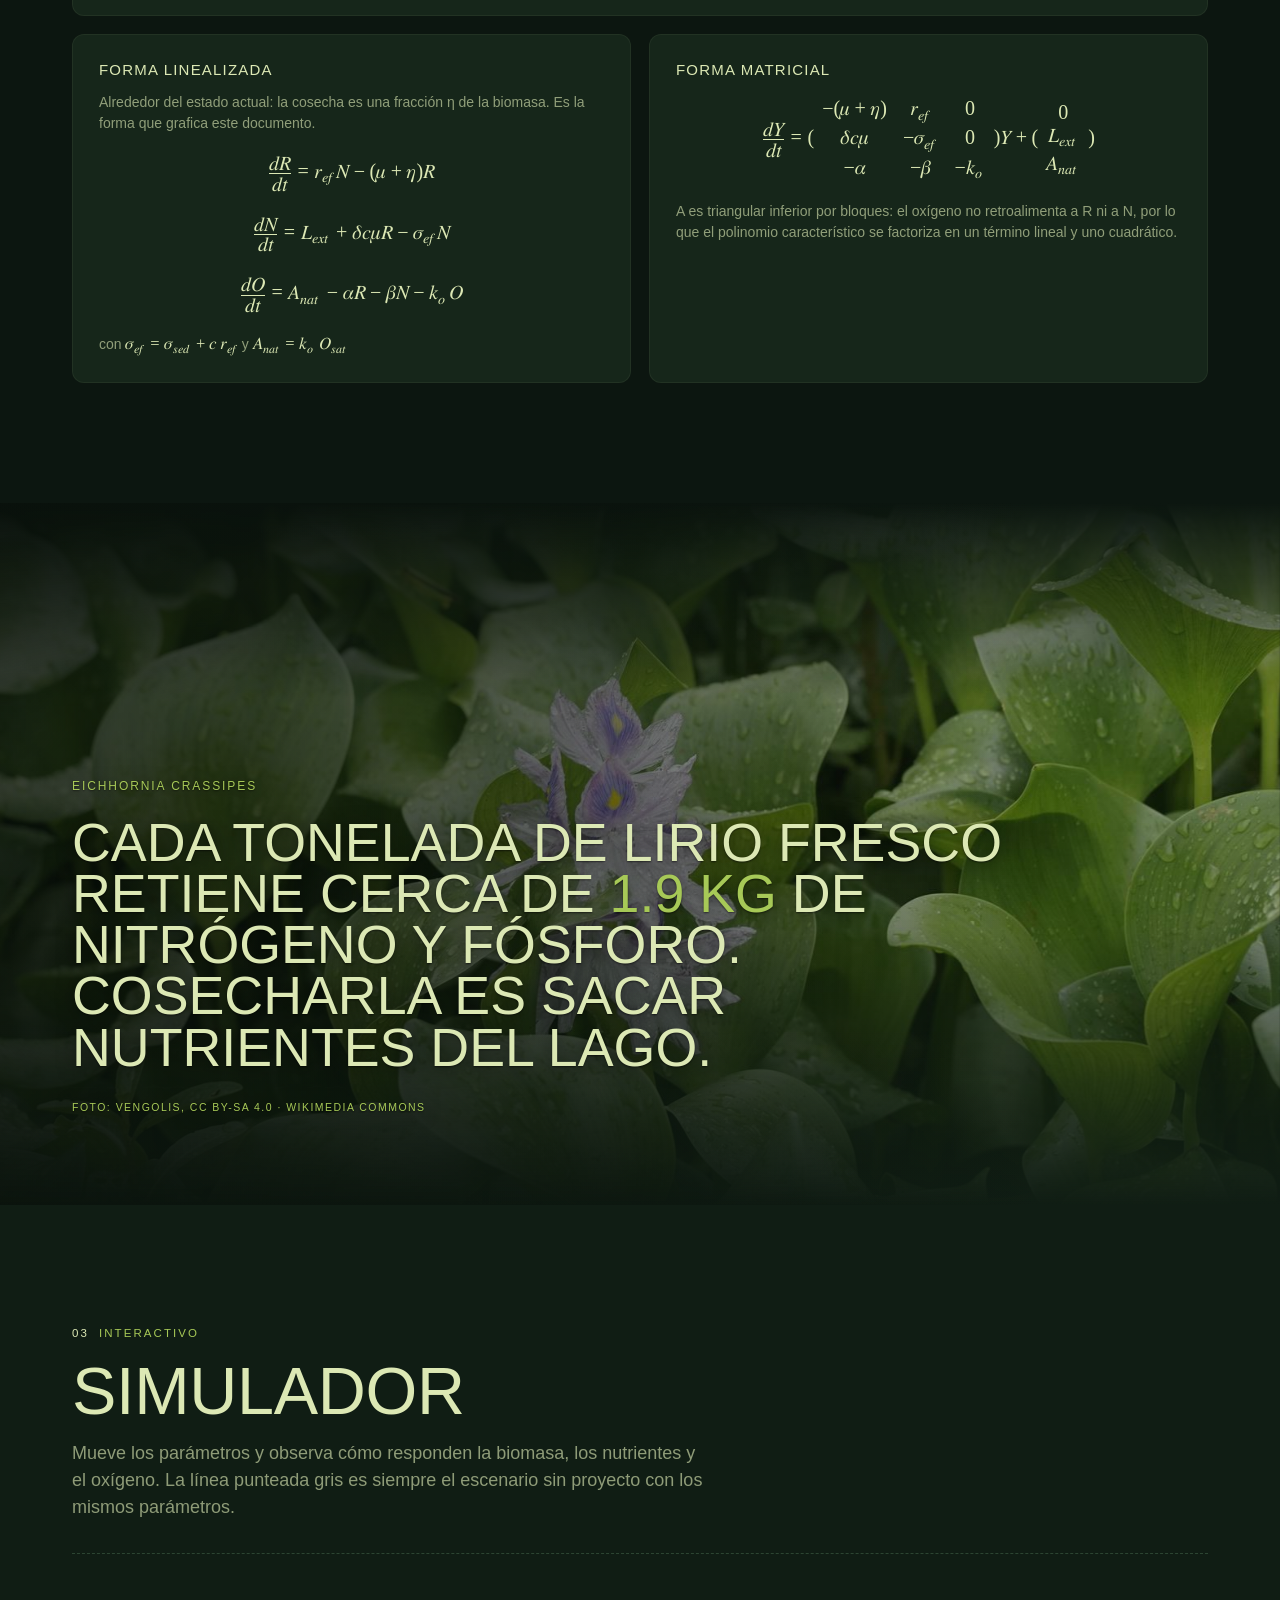
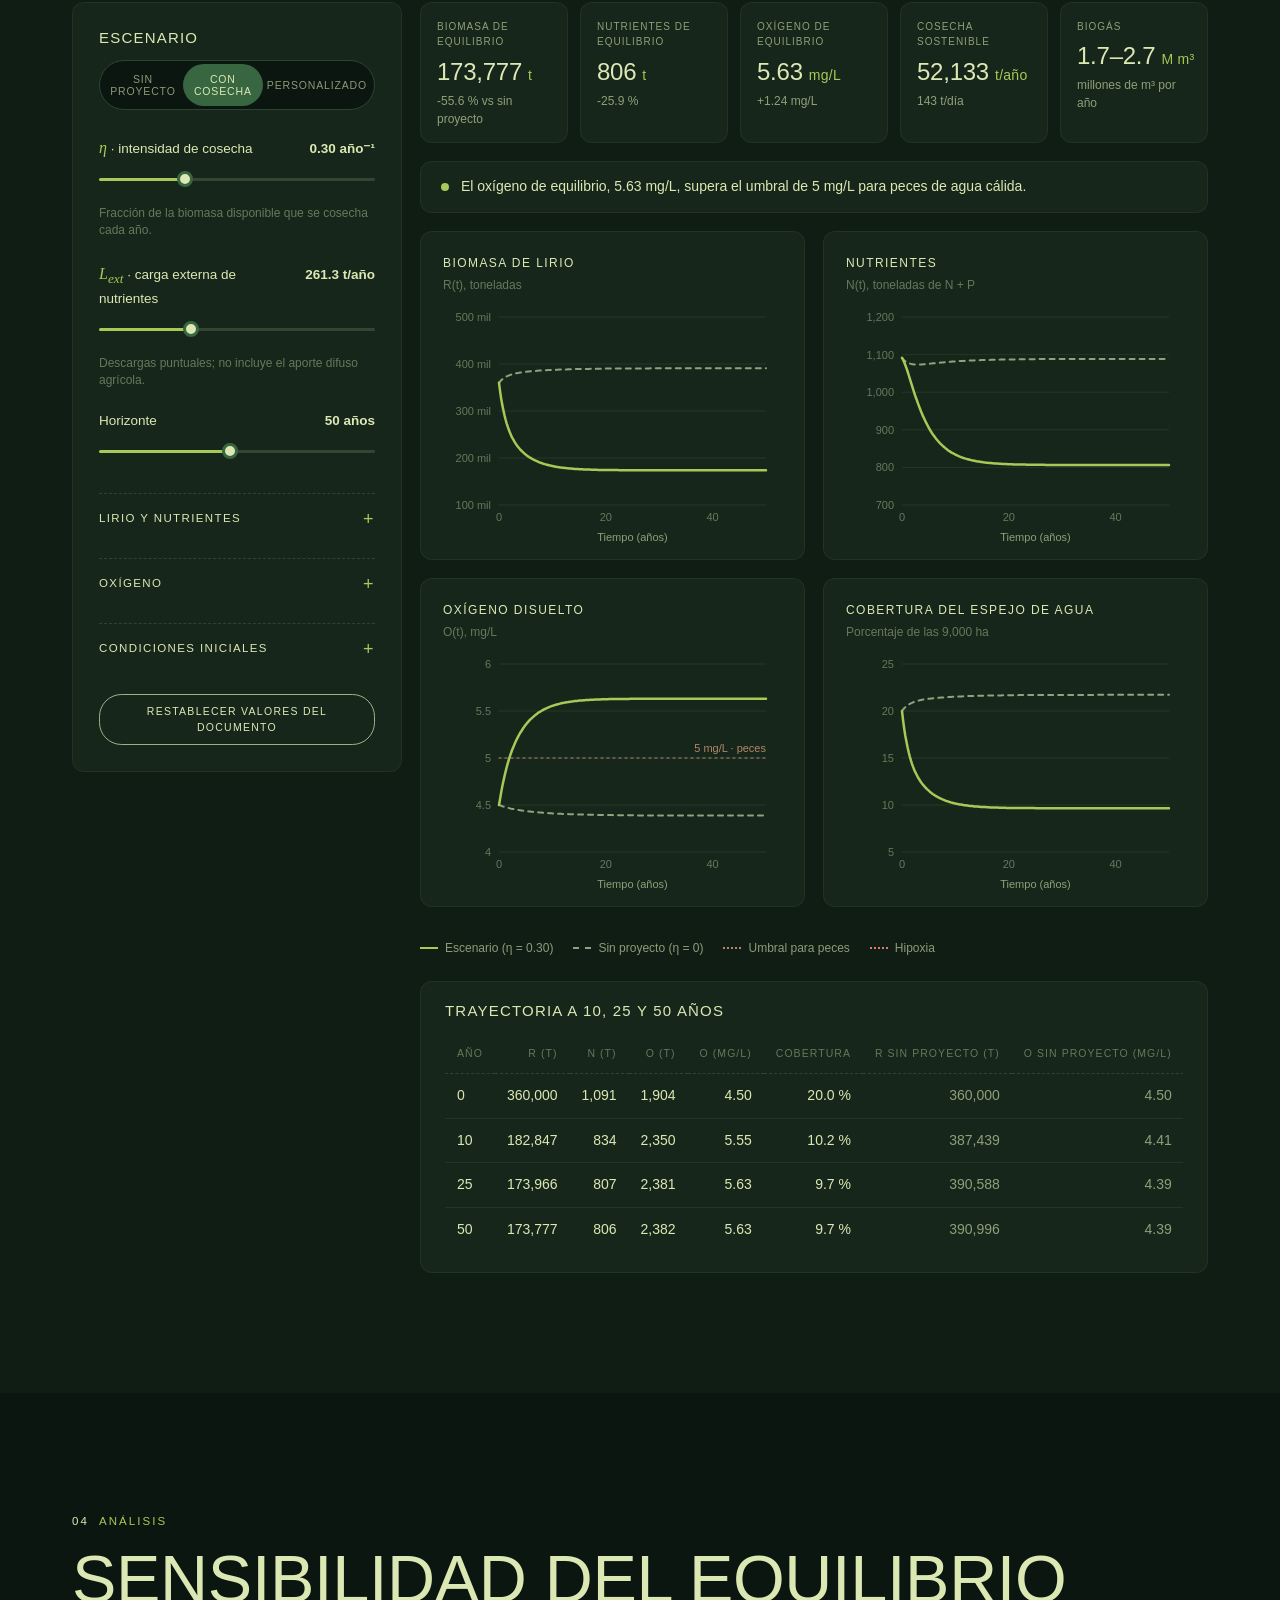
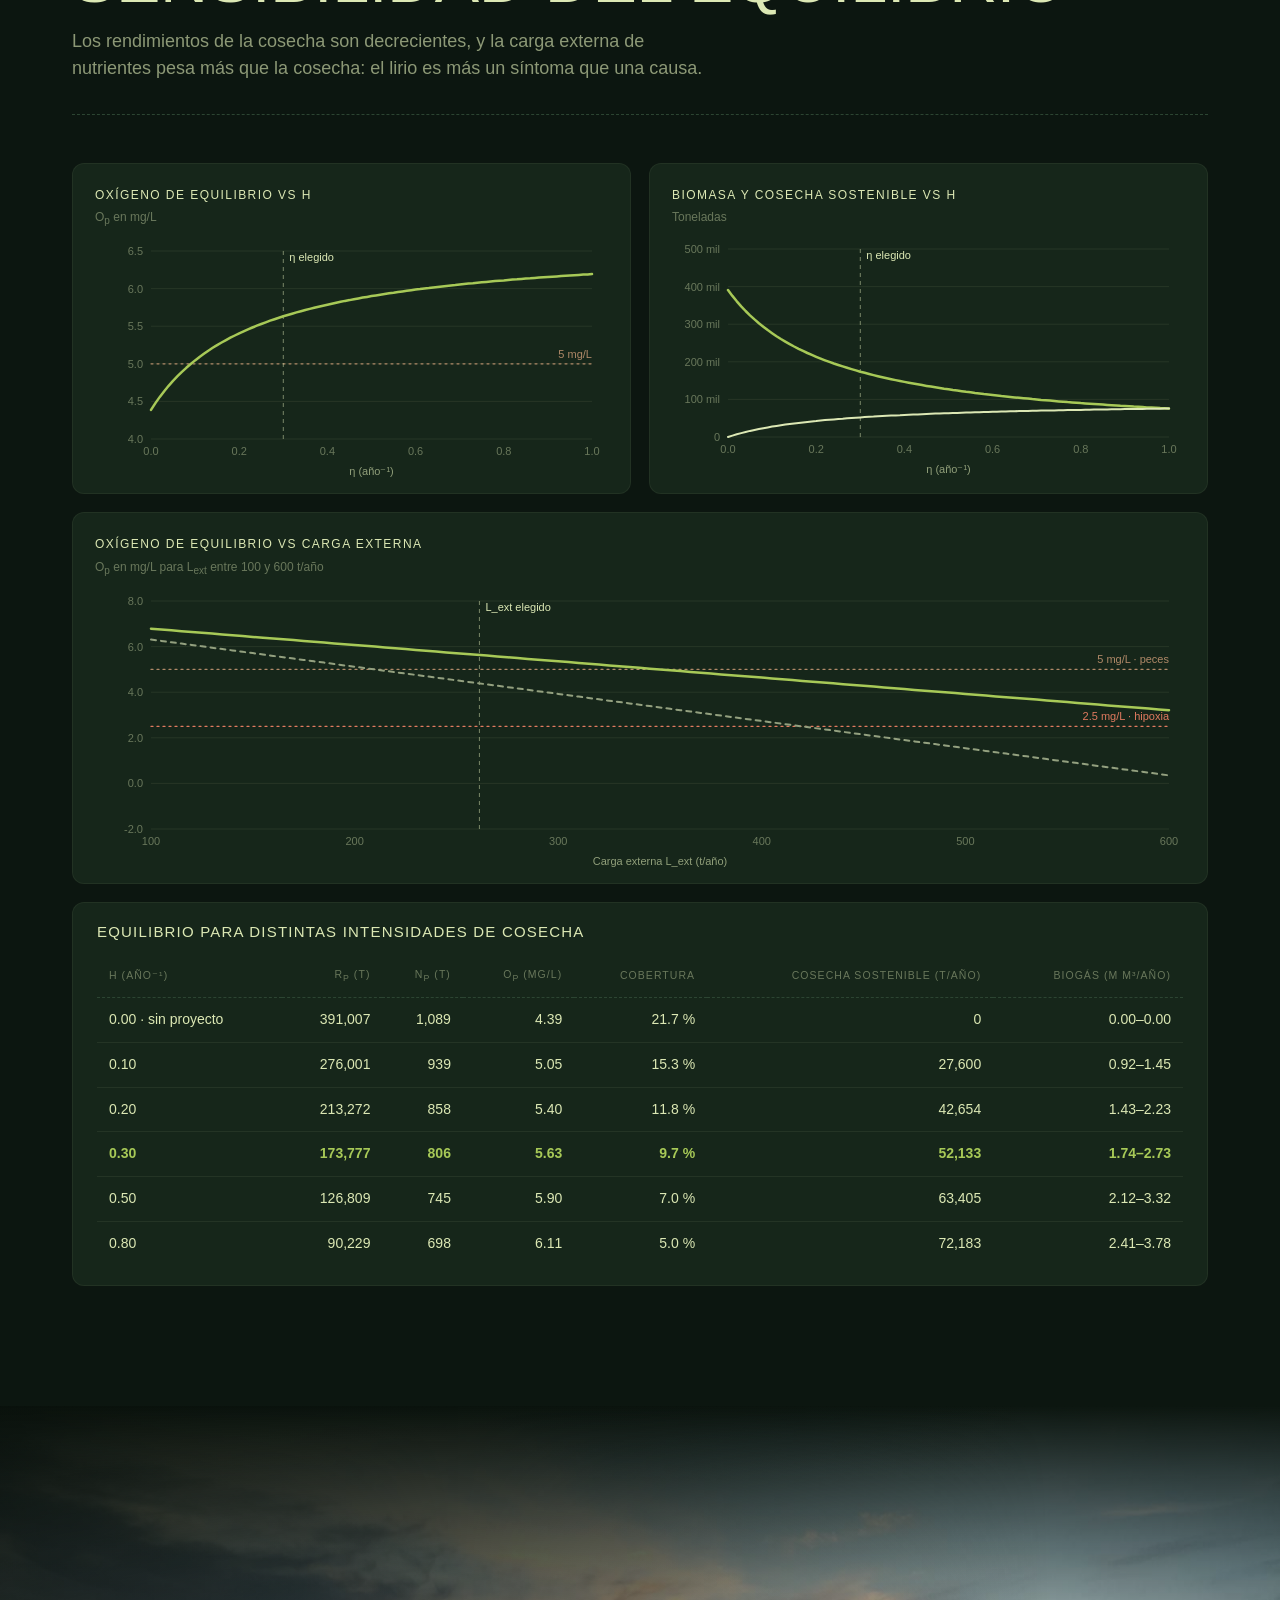
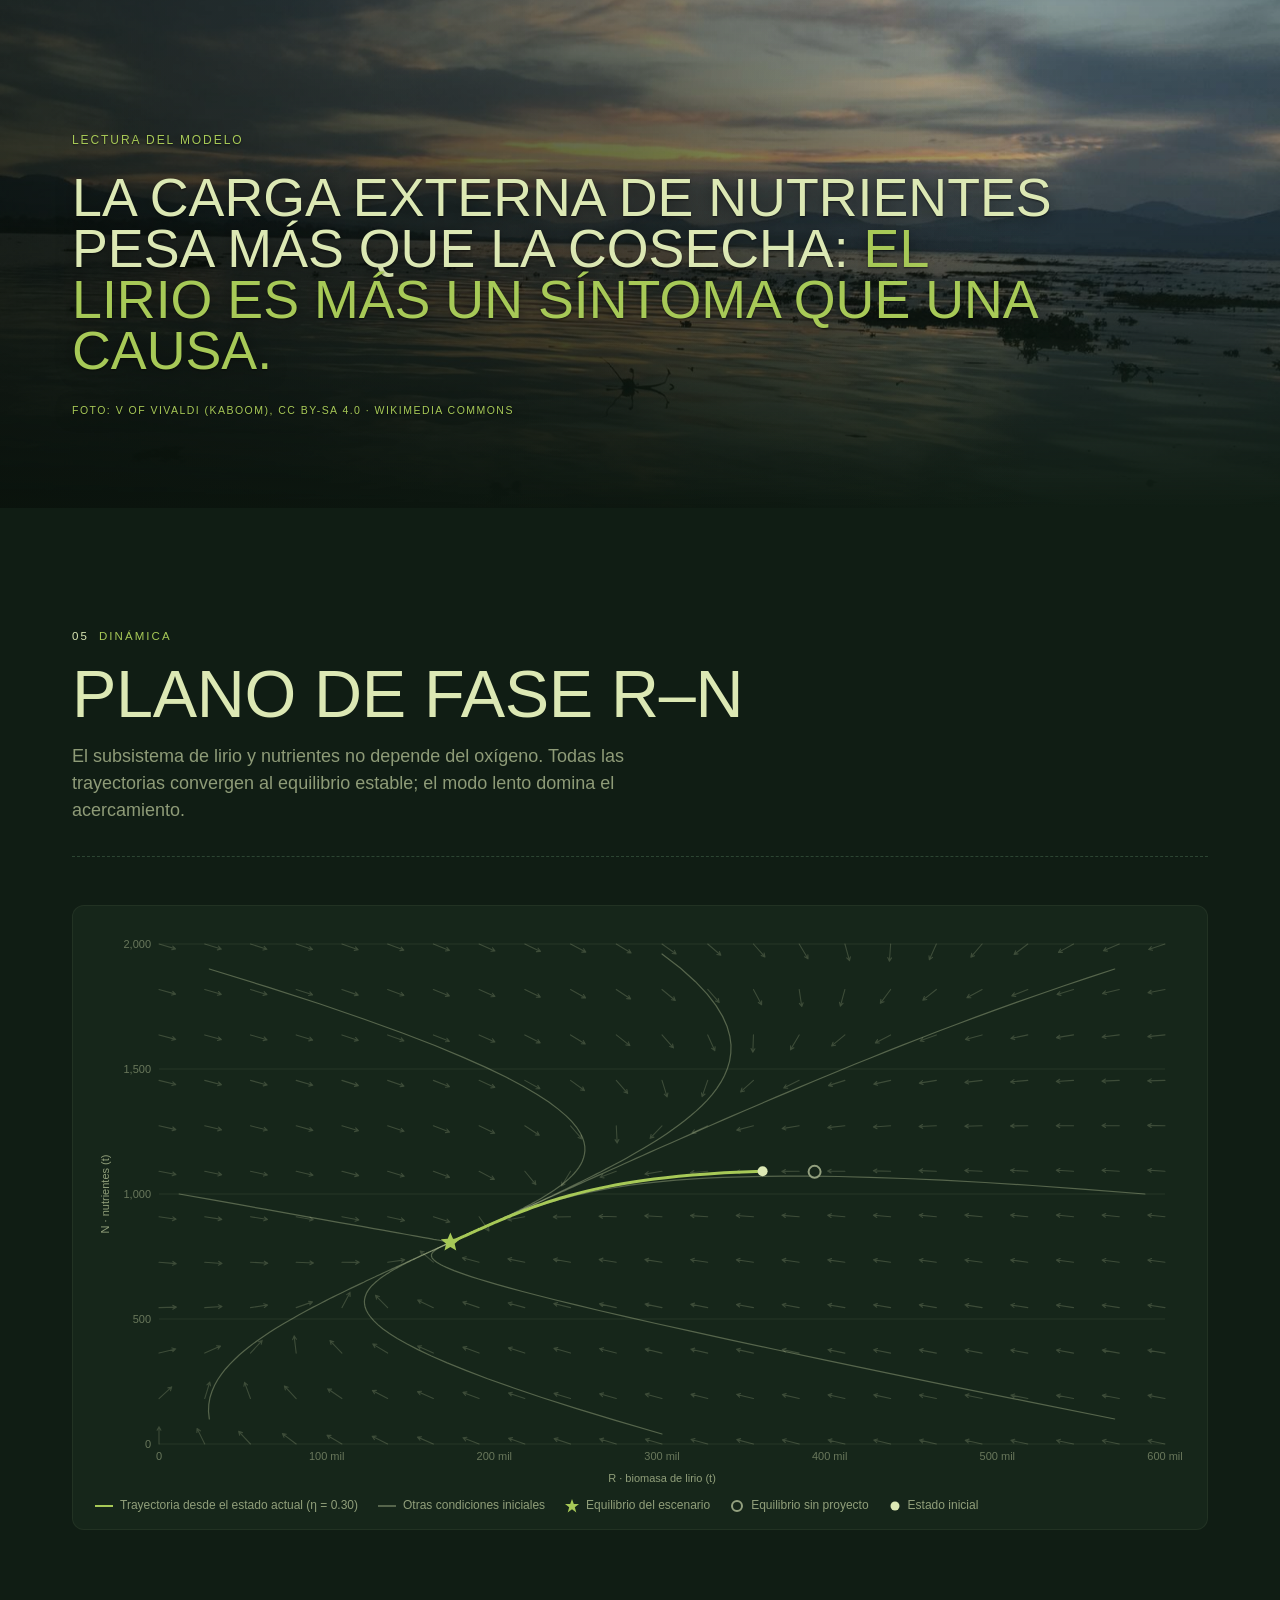
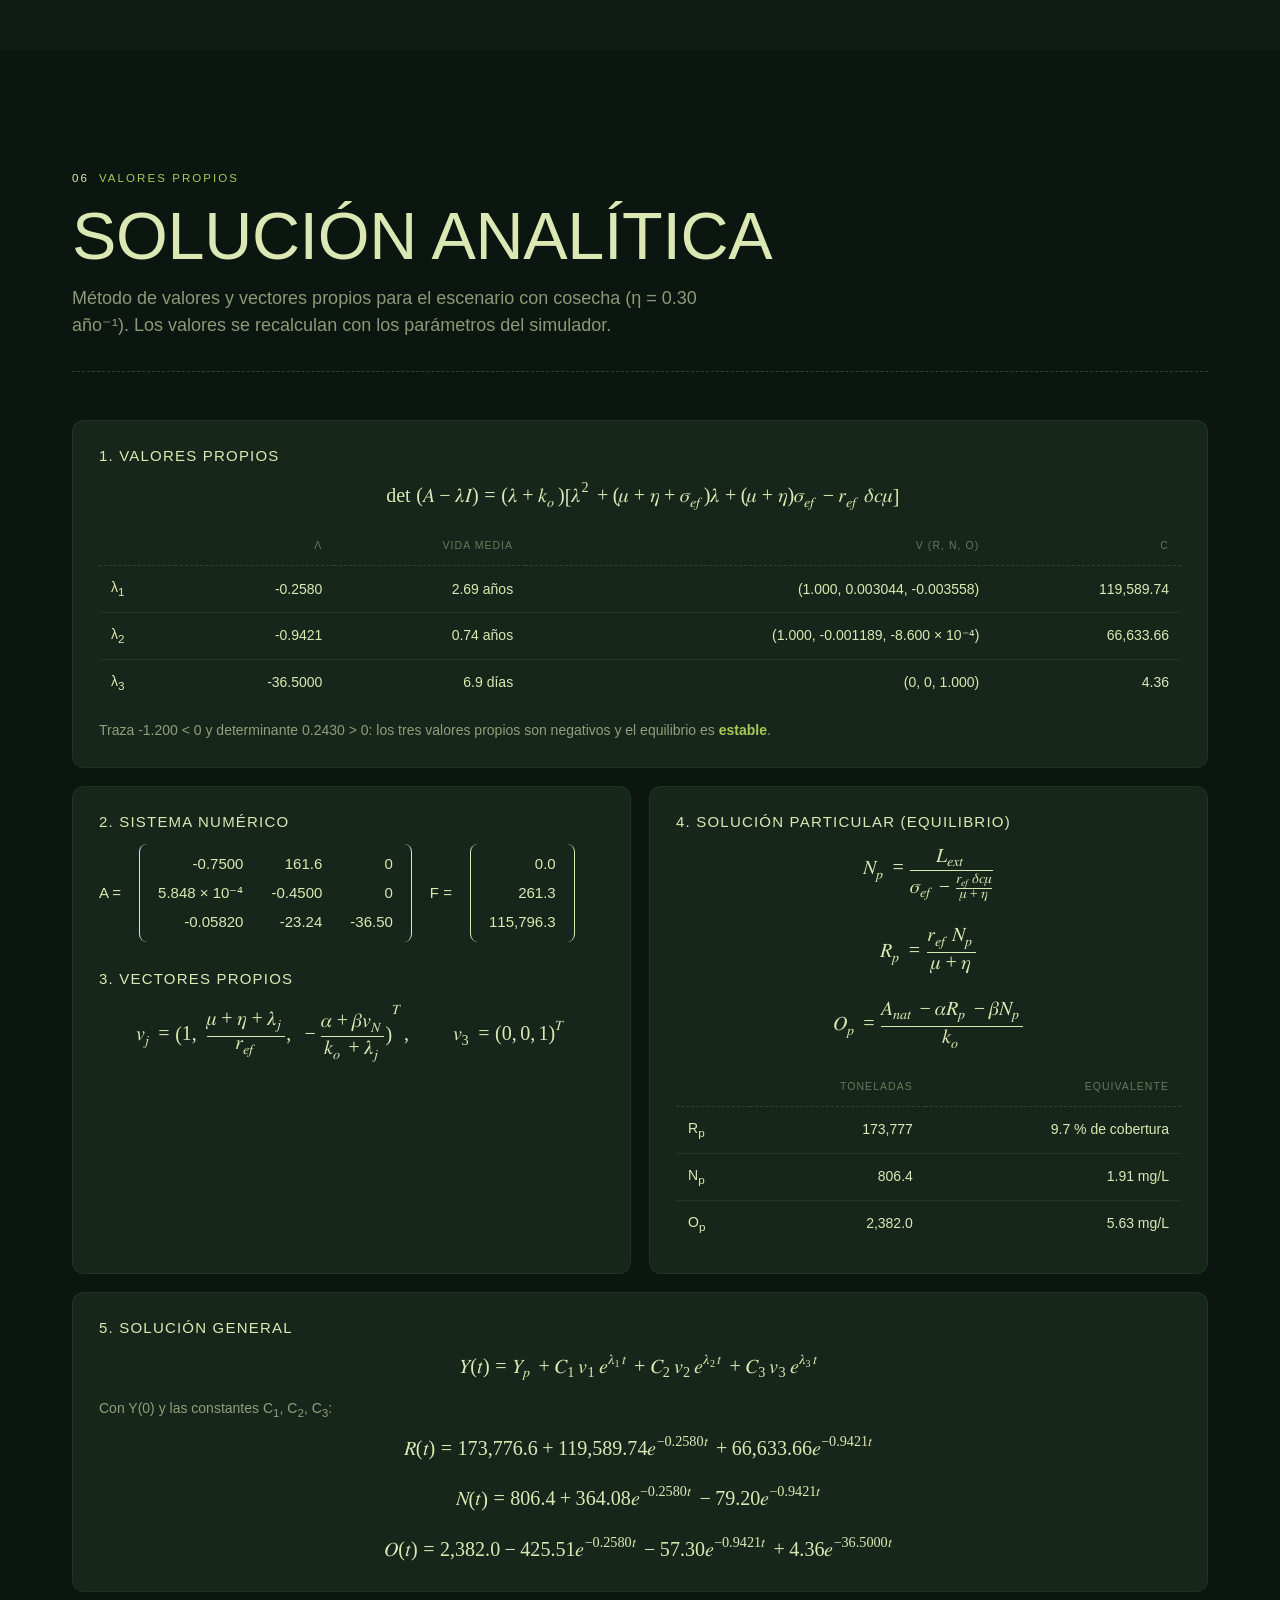
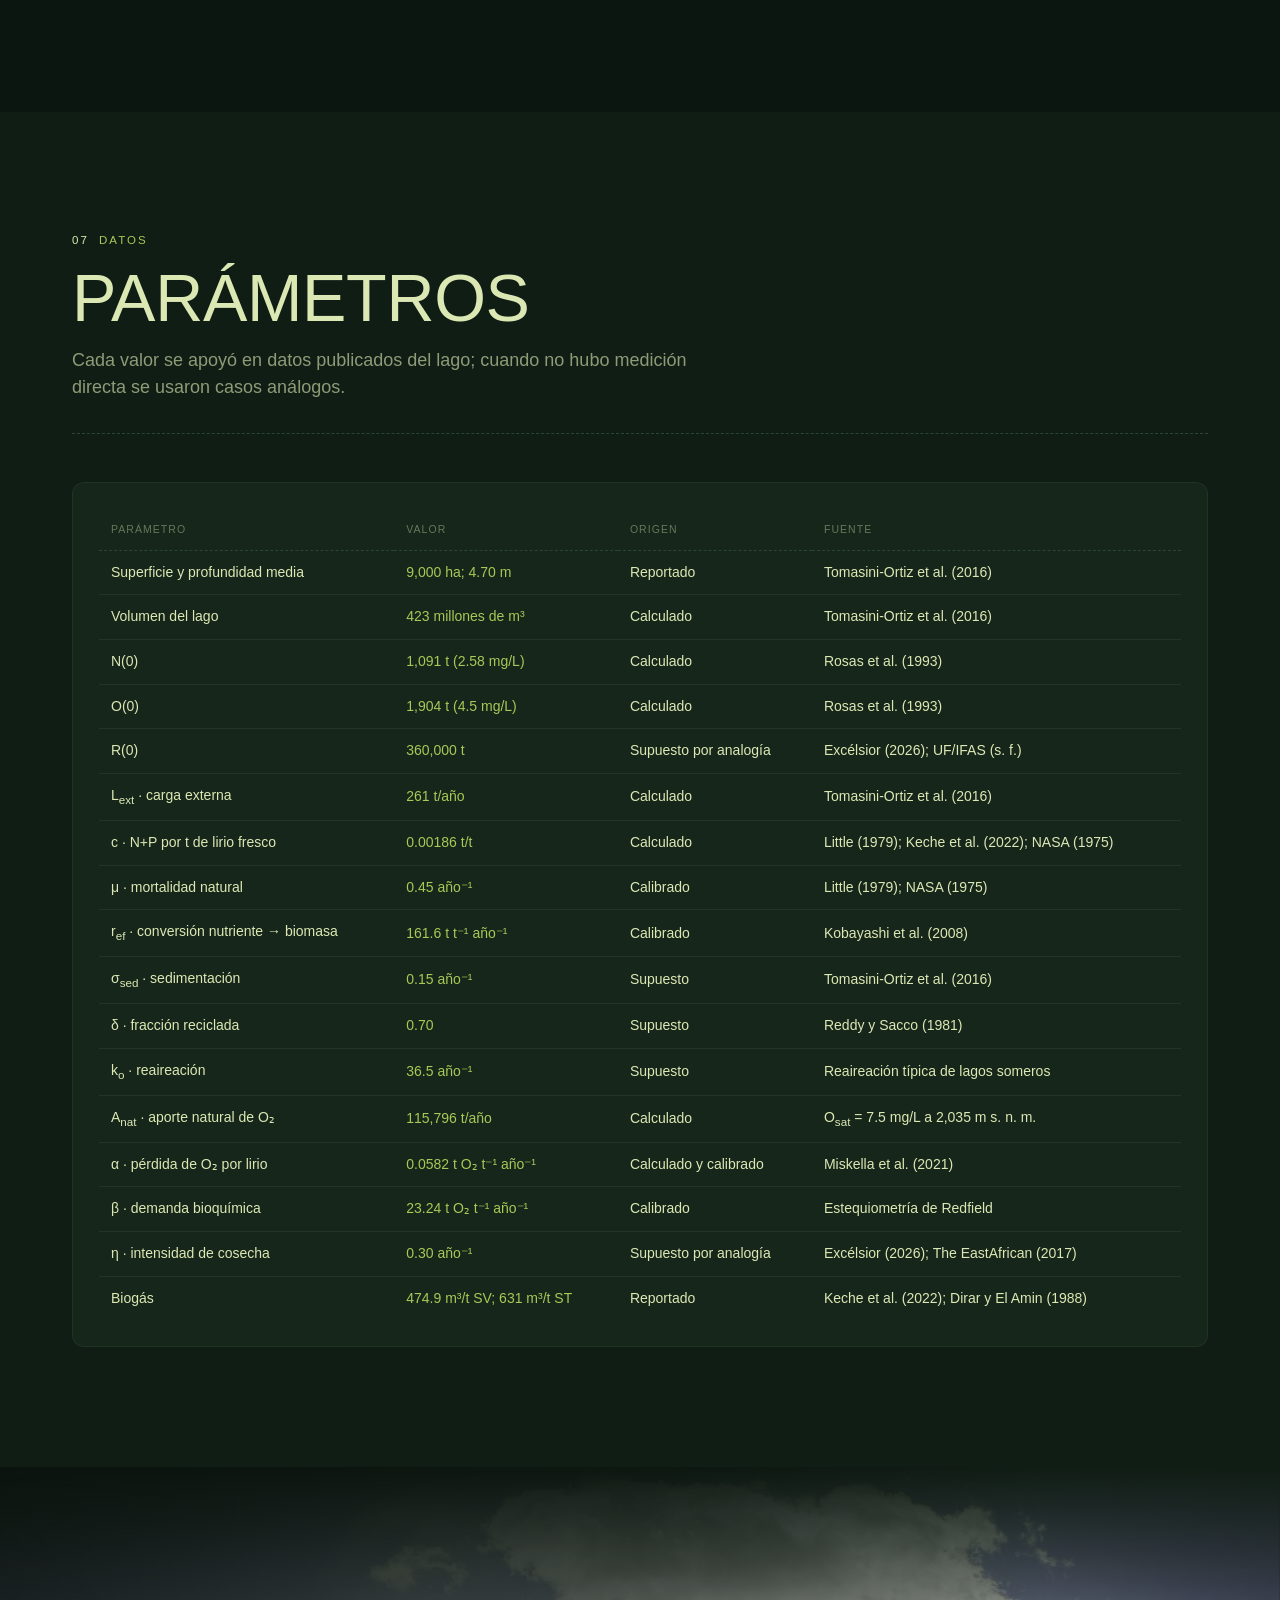
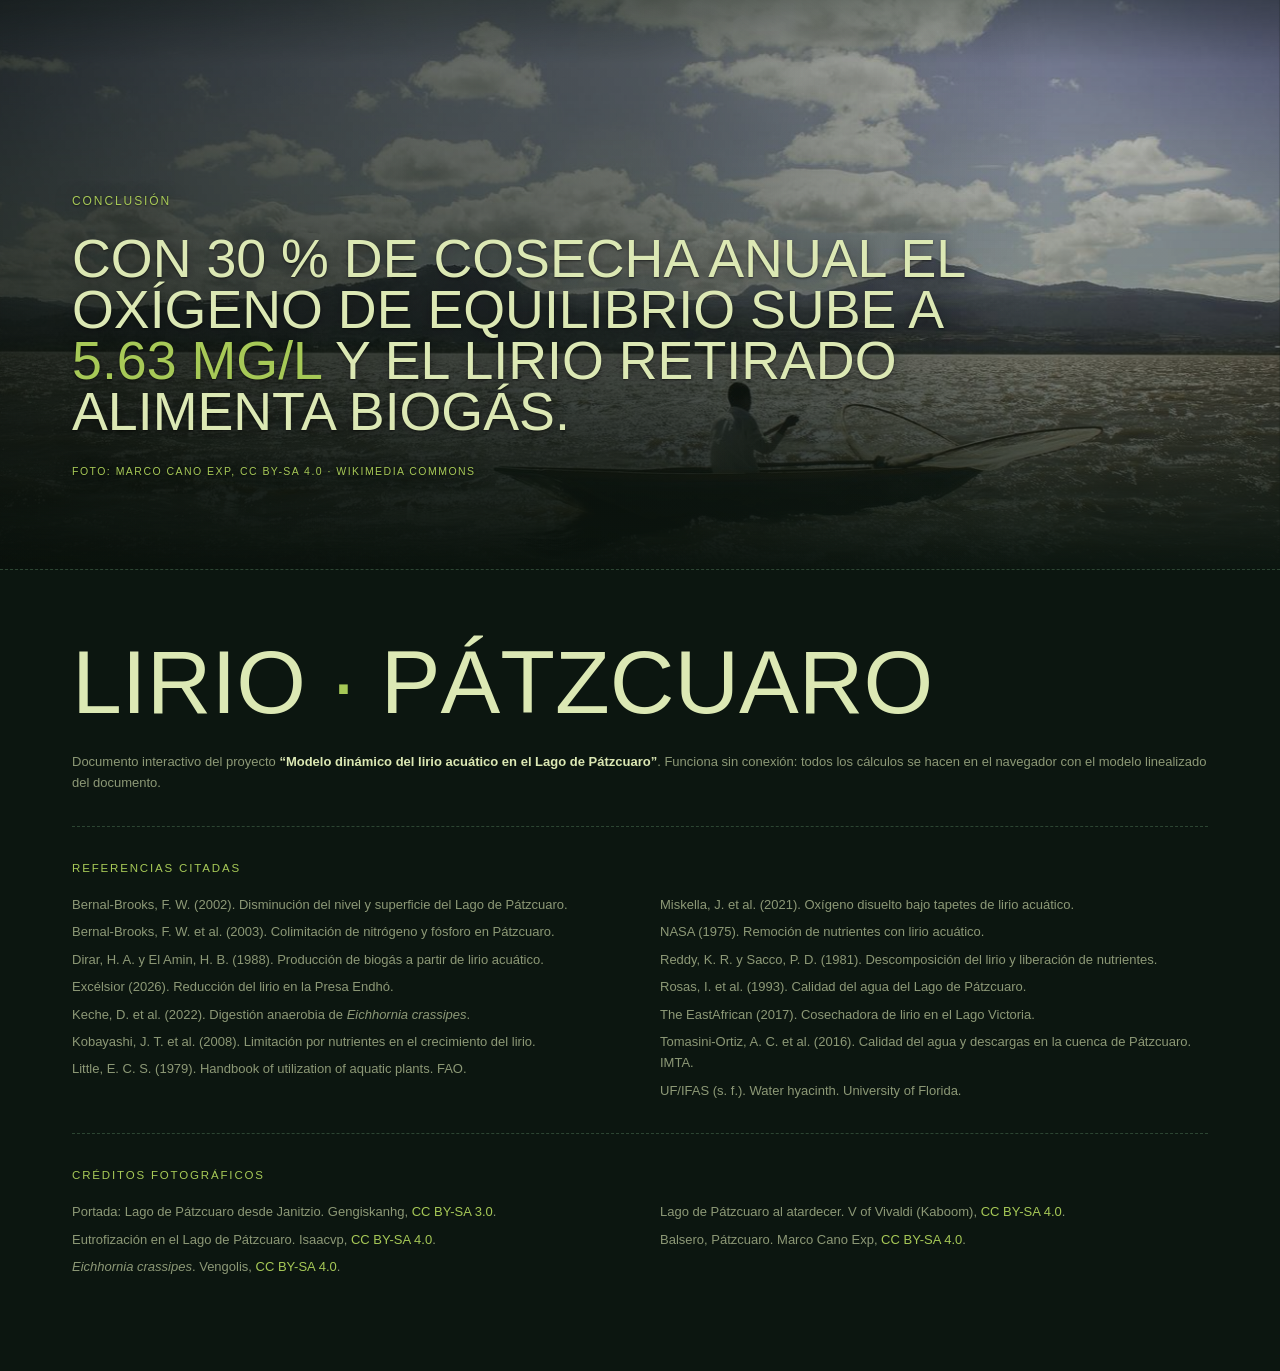
==== commit a16bfe04: "Textos en verde lima y sombra para legibilidad sobre fotos Co-Authored-By: Devin AI <158243242+devin" ====
--- a/docs/index.html
+++ b/docs/index.html
@@ -34,6 +34,18 @@
 .localnav .brand b { color: var(--lima); font-weight: 500; }
 .localnav ul { display: flex; gap: 26px; list-style: none; margin: 0; padding: 0; overflow-x: auto; }
 .localnav li a { color: var(--champan); font-size: 11.5px; font-weight: 500; letter-spacing: .1em; text-transform: uppercase; white-space: nowrap; opacity: .72; padding: 4px 0; border-bottom: 1px dashed transparent; transition: opacity .2s, border-color .2s; }
+.menu-btn { display: none; align-items: center; gap: 10px; background: none; border: 1px solid rgba(220,232,180,.35); border-radius: 999px; color: var(--champan);
+  font: 500 11px/1 var(--text); letter-spacing: .12em; text-transform: uppercase; padding: 9px 14px; cursor: pointer; }
+.menu-btn i { position: relative; width: 14px; height: 1px; background: currentColor; transition: background .2s; }
+.menu-btn i::before, .menu-btn i::after { content: ""; position: absolute; left: 0; width: 14px; height: 1px; background: currentColor; transition: transform .3s var(--ease); }
+.menu-btn i::before { top: -4px; } .menu-btn i::after { top: 4px; }
+.localnav.open .menu-btn i { background: transparent; }
+.localnav.open .menu-btn i::before { transform: translateY(4px) rotate(45deg); }
+.localnav.open .menu-btn i::after { transform: translateY(-4px) rotate(-45deg); }
+* { scrollbar-width: thin; scrollbar-color: rgba(167,201,87,.35) transparent; }
+::-webkit-scrollbar { width: 8px; height: 6px; }
+::-webkit-scrollbar-track { background: transparent; }
+::-webkit-scrollbar-thumb { background: rgba(167,201,87,.35); border-radius: 6px; }
 .localnav li a:hover, .localnav li a.active { opacity: 1; text-decoration: none; border-bottom-color: var(--lima); }
 
 /* Hero */
@@ -43,7 +55,7 @@
 @keyframes kenburns { from { transform: scale(1.14); } to { transform: scale(1.0); } }
 .hero-shade { position: absolute; inset: 0; background: linear-gradient(180deg, rgba(12,22,16,.55) 0%, rgba(12,22,16,.18) 35%, rgba(12,22,16,.55) 70%, rgba(12,22,16,1) 100%); }
 .hero-inner { position: relative; z-index: 2; width: 100%; }
-.kicker { font-weight: 500; font-size: 12px; letter-spacing: .16em; text-transform: uppercase; color: var(--camel); margin: 0 0 22px; }
+.kicker { font-weight: 500; font-size: 12px; letter-spacing: .16em; text-transform: uppercase; color: var(--lima); margin: 0 0 22px; }
 .hero .kicker { color: var(--champan); opacity: .85; }
 h1 { font-family: var(--display); font-weight: 500; text-transform: uppercase; font-size: clamp(46px, 7.6vw, 112px); line-height: .9; letter-spacing: -.01em; margin: 0 0 30px; max-width: 1050px; color: var(--champan); }
 h1 em { font-style: normal; color: var(--lima); }
@@ -72,17 +84,18 @@
 /* Bandas fotográficas */
 .band { position: relative; min-height: 78vh; display: flex; align-items: flex-end; overflow: hidden; padding: 120px 0 90px; }
 .band-img { position: absolute; left: 0; top: -12%; width: 100%; height: 124%; object-fit: cover; will-change: transform; }
-.band-shade { position: absolute; inset: 0; background: linear-gradient(180deg, var(--from, var(--canvas)) 0%, rgba(12,22,16,.25) 28%, rgba(12,22,16,.35) 60%, var(--to, var(--canvas)) 100%); }
+.band-shade { position: absolute; inset: 0; background: linear-gradient(90deg, rgba(8,15,10,.70) 0%, rgba(8,15,10,.42) 50%, rgba(8,15,10,0) 82%), linear-gradient(180deg, var(--from, var(--canvas)) 0%, rgba(12,22,16,.25) 28%, rgba(12,22,16,.35) 60%, var(--to, var(--canvas)) 100%); }
 .band-inner { position: relative; z-index: 2; width: 100%; }
 .band-quote { font-weight: 500; text-transform: uppercase; font-size: clamp(28px, 4.2vw, 58px); line-height: .95; margin: 0; max-width: 980px; color: var(--champan); }
 .band-quote em { font-style: normal; color: var(--lima); }
-.credit { margin: 26px 0 0; font-size: 10.5px; letter-spacing: .14em; text-transform: uppercase; color: var(--camel); }
+.credit { margin: 26px 0 0; font-size: 10.5px; letter-spacing: .14em; text-transform: uppercase; color: var(--lima); }
 .credit a { color: inherit; }
+.band-inner .kicker, .band-inner .credit, .band-quote { text-shadow: 0 1px 2px rgba(0,0,0,.55), 0 2px 18px rgba(0,0,0,.55); }
 
 /* Encabezados de sección */
 .section-head { display: flex; align-items: flex-end; justify-content: space-between; gap: 32px; margin-bottom: 48px; padding-bottom: 32px; border-bottom: 1px dashed var(--line); flex-wrap: wrap; }
-.eyebrow { margin: 0 0 18px; font-size: 11.5px; font-weight: 500; letter-spacing: .18em; text-transform: uppercase; color: var(--camel); }
-.eyebrow b { color: var(--lima); font-weight: 500; margin-right: 10px; }
+.eyebrow { margin: 0 0 18px; font-size: 11.5px; font-weight: 500; letter-spacing: .18em; text-transform: uppercase; color: var(--lima); }
+.eyebrow b { color: var(--champan); font-weight: 500; margin-right: 10px; }
 h2 { font-family: var(--display); font-weight: 500; text-transform: uppercase; font-size: clamp(36px, 5.2vw, 68px); line-height: .92; letter-spacing: -.005em; margin: 0; color: var(--champan); }
 h3 { font-family: var(--display); font-weight: 500; font-size: 15px; line-height: 1.25; letter-spacing: .08em; text-transform: uppercase; margin: 0 0 12px; color: var(--champan); }
 .section-lead { color: var(--slate); max-width: 640px; margin: 18px 0 0; font-size: 18px; line-height: 1.5; }
@@ -199,7 +212,7 @@
 footer .refs { columns: 2; column-gap: 40px; margin-top: 16px; padding-left: 0; list-style: none; }
 footer .refs li { break-inside: avoid; margin-bottom: 6px; }
 footer hr { border: 0; border-top: 1px dashed var(--line); margin: 32px 0; }
-.foot-title { margin: 0; font-size: 11.5px; font-weight: 500; letter-spacing: .16em; text-transform: uppercase; color: var(--camel); }
+.foot-title { margin: 0; font-size: 11.5px; font-weight: 500; letter-spacing: .16em; text-transform: uppercase; color: var(--lima); }
 .foot-mark { font-weight: 500; text-transform: uppercase; font-size: clamp(36px, 7vw, 96px); line-height: .9; color: var(--champan); margin: 0 0 28px; }
 .foot-mark b { color: var(--lima); font-weight: 500; }
 
@@ -226,7 +239,14 @@
   .controls { position: static; max-height: none; }
   .g4 { grid-template-columns: repeat(2, 1fr); }
   .g3, .vars { grid-template-columns: 1fr; }
-  .localnav ul { display: none; }
+  .menu-btn { display: inline-flex; }
+  .localnav ul { position: absolute; top: 64px; left: 0; right: 0; flex-direction: column; gap: 0; padding: 8px 20px 18px;
+    background: rgba(12,22,16,0.96); backdrop-filter: blur(16px); -webkit-backdrop-filter: blur(16px); border-bottom: 1px dashed var(--line);
+    opacity: 0; transform: translateY(-8px); pointer-events: none; transition: opacity .3s var(--ease), transform .3s var(--ease); }
+  .localnav.open ul { opacity: 1; transform: none; pointer-events: auto; }
+  .localnav.open { background: rgba(12,22,16,0.96); }
+  .localnav li a { display: block; padding: 14px 0; font-size: 13px; border-bottom: 1px dashed var(--line); }
+  .localnav li:last-child a { border-bottom: 0; }
 }
 @media (max-width: 680px) {
   :root { --section-gap: 84px; }
@@ -235,7 +255,7 @@
   .span2 { grid-column: auto; }
   footer .refs { columns: 1; }
   .side-label { display: none; }
-  .band { min-height: 64vh; }
+  .band { min-height: 64vh; } .band-shade { background: linear-gradient(180deg, var(--from, var(--canvas)) 0%, rgba(8,15,10,.5) 30%, rgba(8,15,10,.6) 70%, var(--to, var(--canvas)) 100%); }
 }
 @media print {
   .localnav, .actions, .controls, .scroll-cue, .side-label { display: none; }
@@ -252,7 +272,8 @@
 <nav class="localnav" aria-label="Secciones">
   <div class="wrap">
     <a class="brand" href="#top">Lirio <b>·</b> Pátzcuaro</a>
-    <ul>
+    <button class="menu-btn" type="button" aria-expanded="false" aria-controls="nav-links">Menú <i></i></button>
+    <ul id="nav-links">
       <li><a href="#resultados">Resultados</a></li>
       <li><a href="#modelo">Modelo</a></li>
       <li><a href="#simulador">Simulador</a></li>
@@ -442,7 +463,7 @@
     <div class="section-head">
       <div>
         <p class="eyebrow reveal"><b>05</b>Dinámica</p>
-        <h2 class="reveal d1">Plano de fase R–N</h2>
+        <h2 class="reveal d1">Plano de fase <span style="white-space:nowrap">R–N</span></h2>
         <p class="section-lead reveal d2">El subsistema de lirio y nutrientes no depende del oxígeno. Todas las trayectorias convergen al equilibrio estable; el modo lento domina el acercamiento.</p>
       </div>
     </div>
@@ -709,7 +730,7 @@
   const svg = el("svg", { viewBox: `0 0 ${W} ${H}`, height: H }, container);
   const p = mod.p;
   const Rmax = Math.max(p.R0, base.Yp[0], mod.Yp[0], 1) * 1.4, Nmax = Math.max(p.N0, base.Yp[1], mod.Yp[1], 1) * 1.4;
-  const xt = niceTicks(0, Rmax, 6), yt = niceTicks(0, Nmax, 5), X1 = xt[xt.length - 1], Y1 = yt[yt.length - 1];
+  const xt = niceTicks(0, Rmax, W < 520 ? 3 : 6), yt = niceTicks(0, Nmax, 5), X1 = xt[xt.length - 1], Y1 = yt[yt.length - 1];
   const X = v => m.l + v / X1 * (W - m.l - m.r), Y = v => H - m.b - v / Y1 * (H - m.t - m.b);
   const g = el("g", { class: "grid" }, svg);
   yt.forEach(v => { el("line", { x1: m.l, x2: W - m.r, y1: Y(v), y2: Y(v) }, g); el("text", { x: m.l - 8, y: Y(v) + 4, "text-anchor": "end" }, svg).textContent = tickFmt(v); });
@@ -890,7 +911,11 @@
   }), { threshold: 0.12, rootMargin: "0px 0px -6% 0px" });
   document.querySelectorAll(".reveal, .stagger, .chart, h1.split").forEach(n => io.observe(n));
 
-  const nav = document.querySelector(".localnav"), links = [...nav.querySelectorAll("li a")];
+  const nav = document.querySelector(".localnav"), links = [...nav.querySelectorAll("li a")], menuBtn = nav.querySelector(".menu-btn");
+  const setMenu = open => { nav.classList.toggle("open", open); menuBtn.setAttribute("aria-expanded", open); };
+  menuBtn.addEventListener("click", () => setMenu(!nav.classList.contains("open")));
+  links.forEach(a => a.addEventListener("click", () => setMenu(false)));
+  document.addEventListener("click", e => { if (!nav.contains(e.target)) setMenu(false); });
   const so = new IntersectionObserver(entries => entries.forEach(e => {
     if (e.isIntersecting) links.forEach(a => a.classList.toggle("active", a.getAttribute("href") === "#" + e.target.id));
   }), { rootMargin: "-45% 0px -50% 0px" });
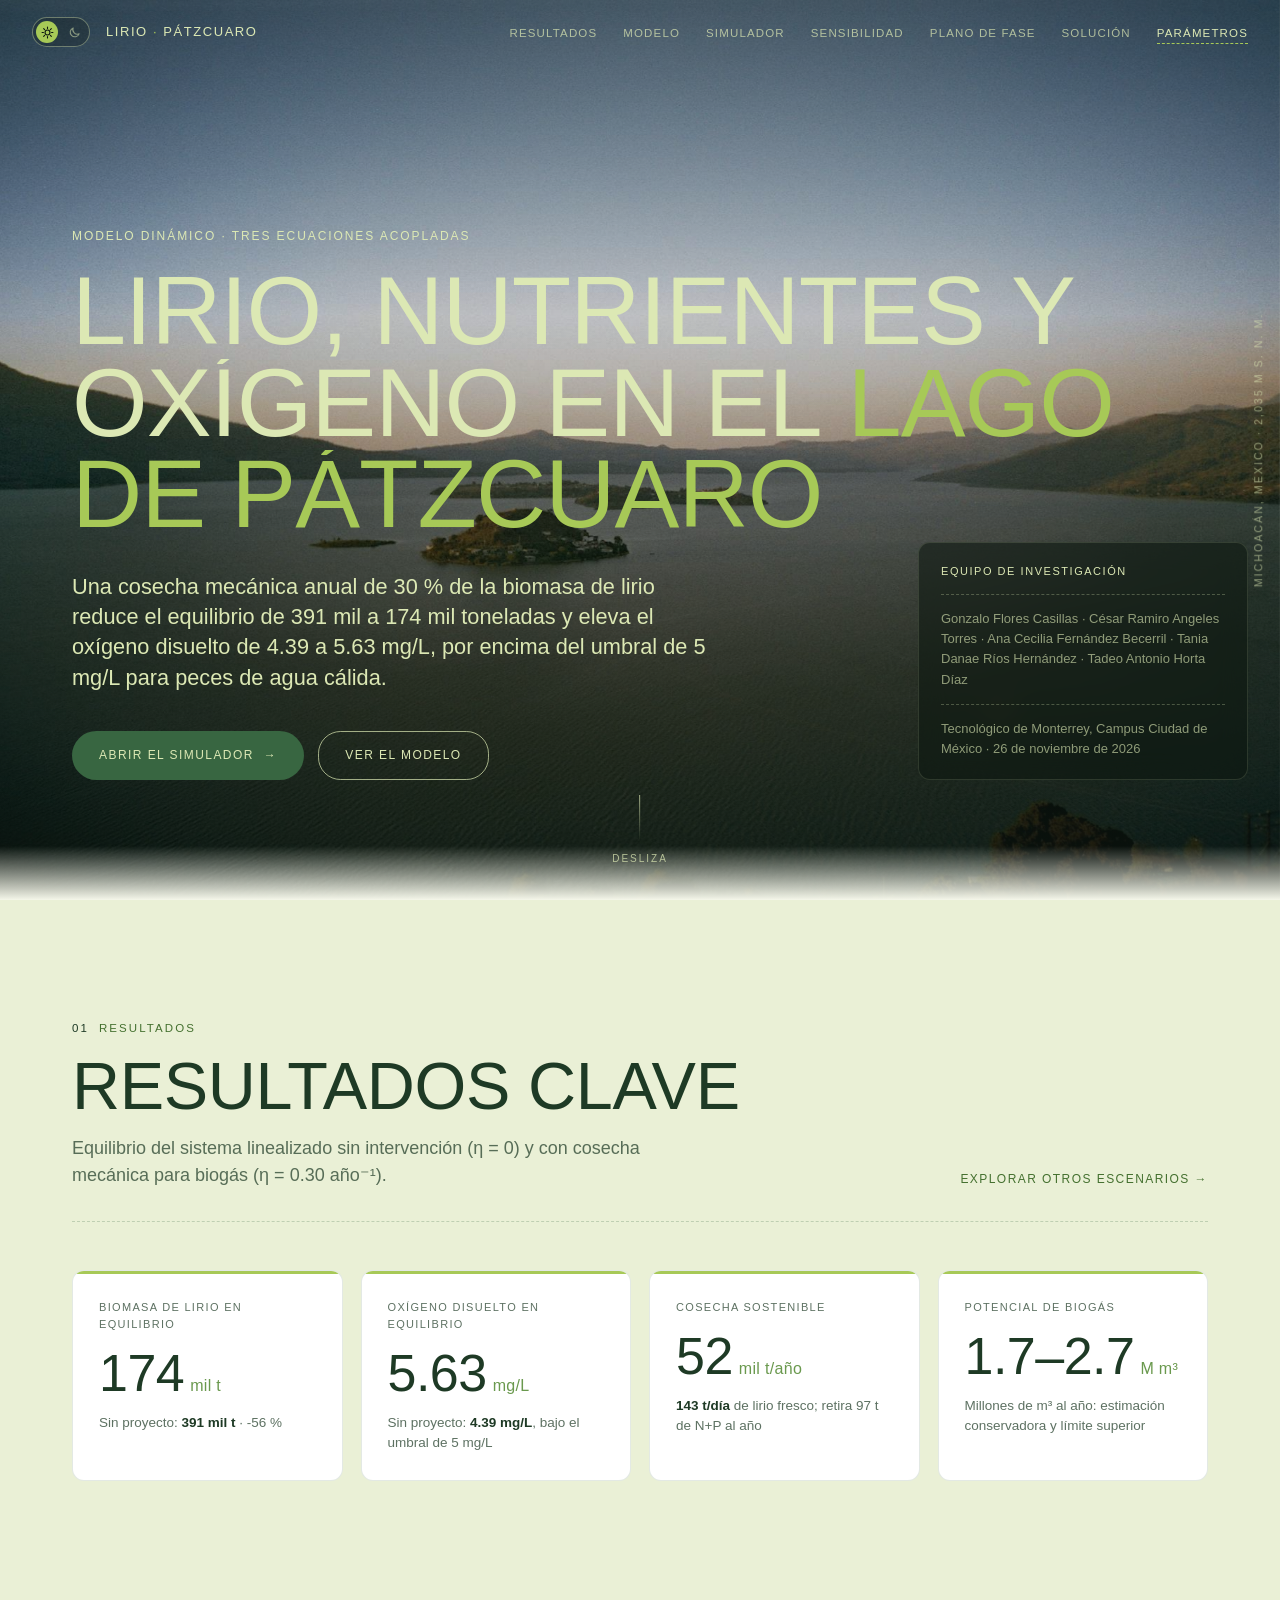
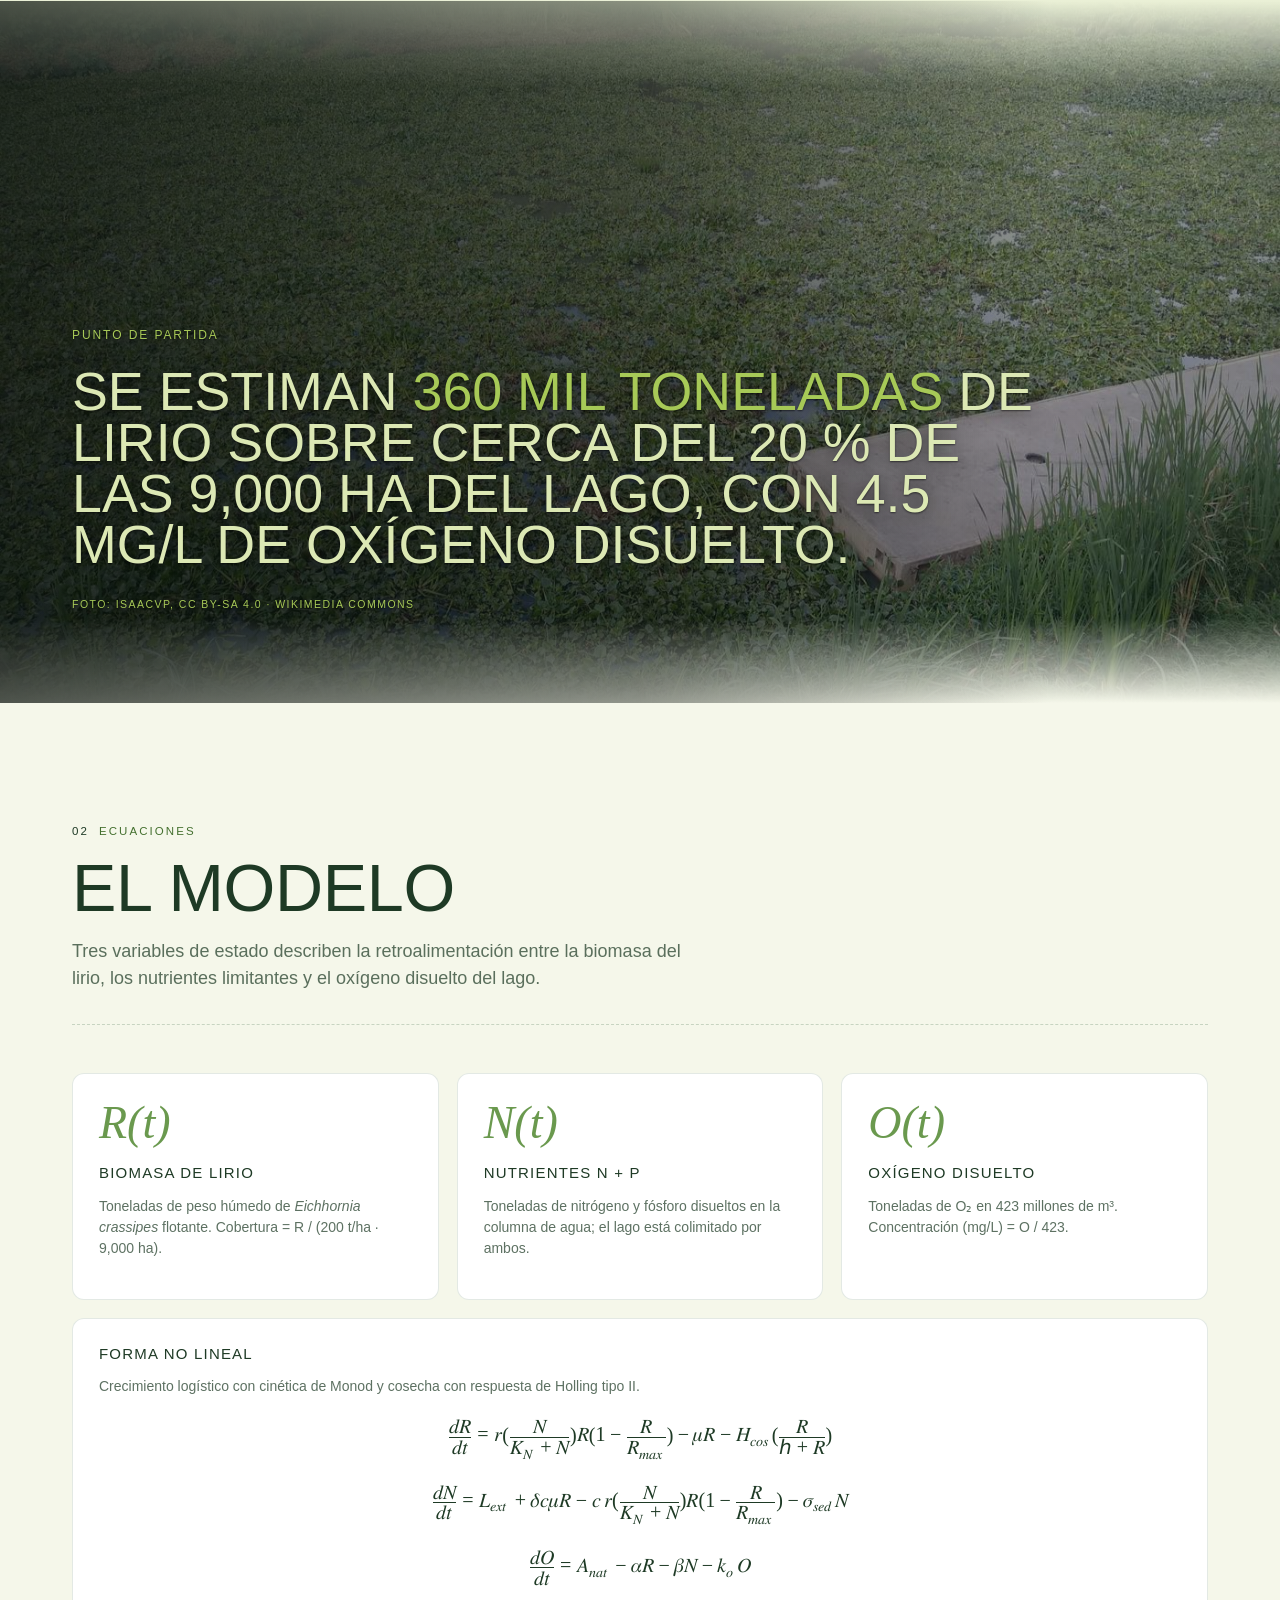
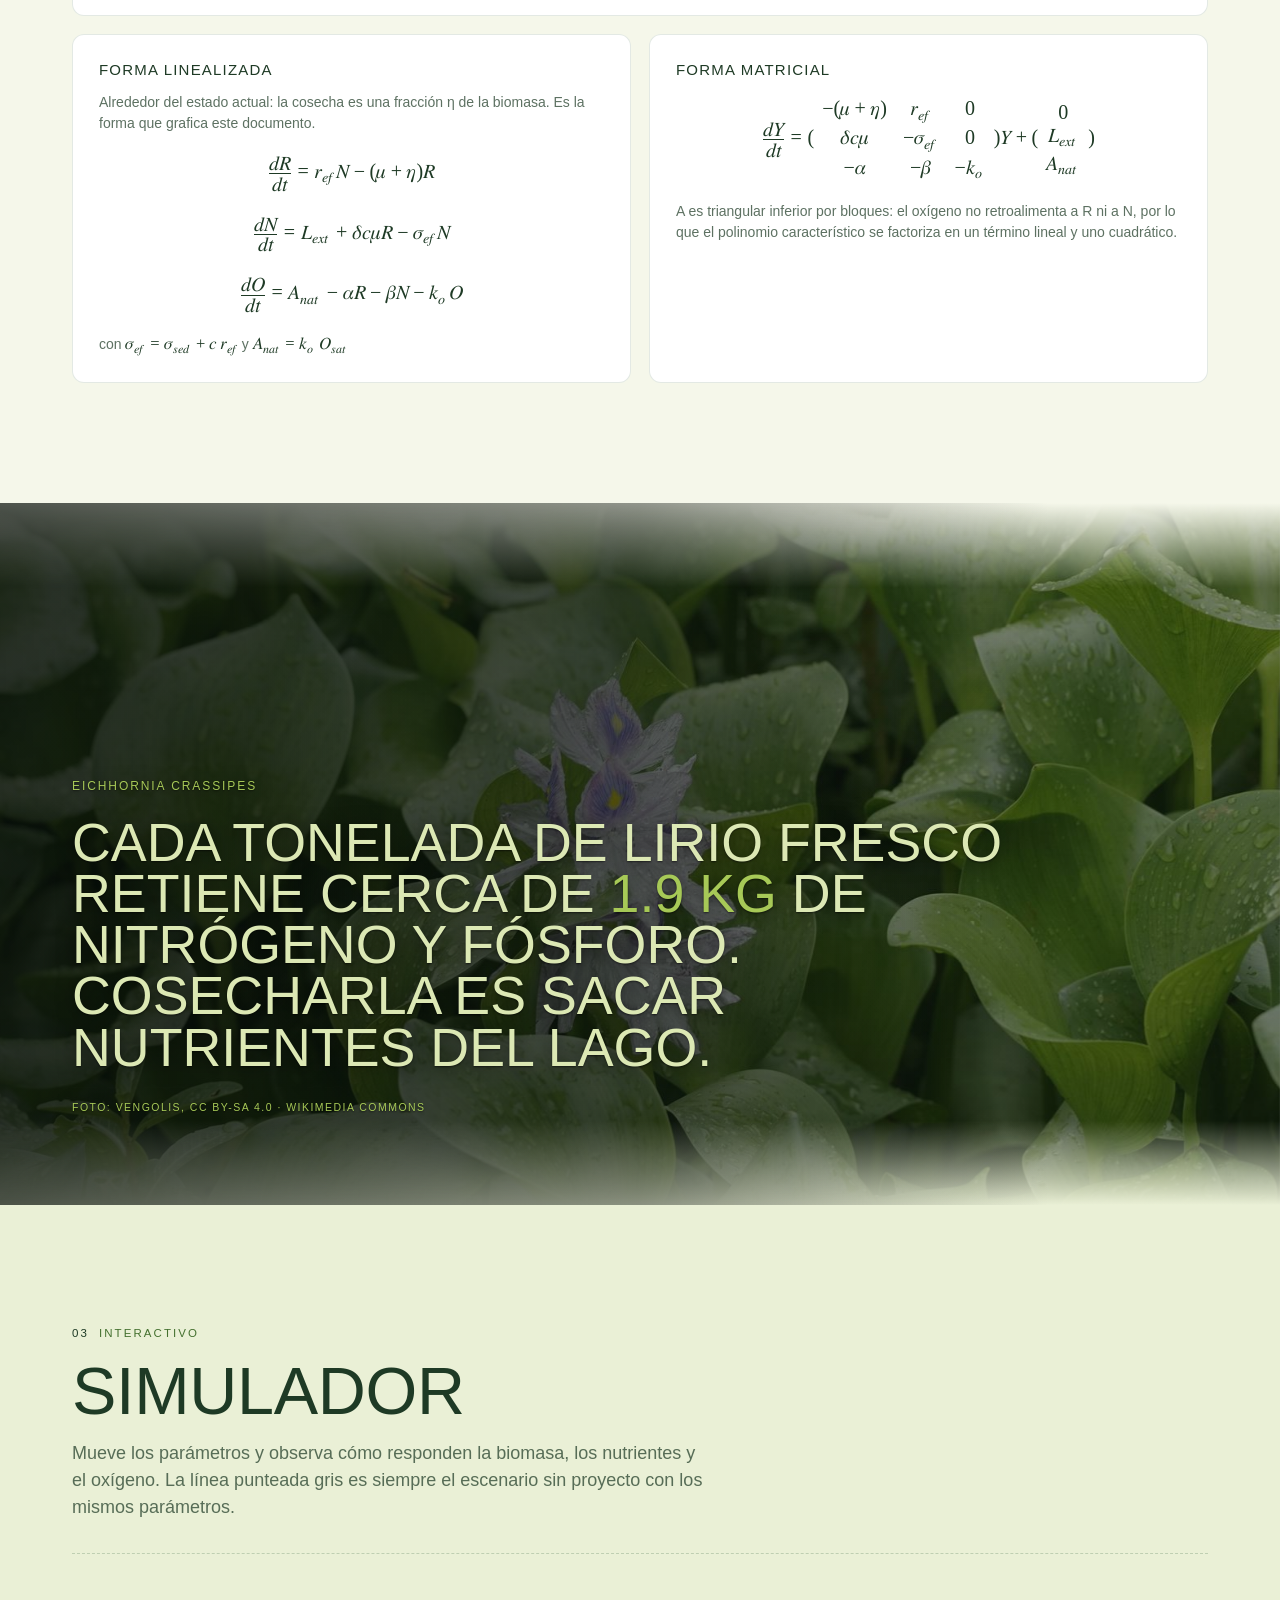
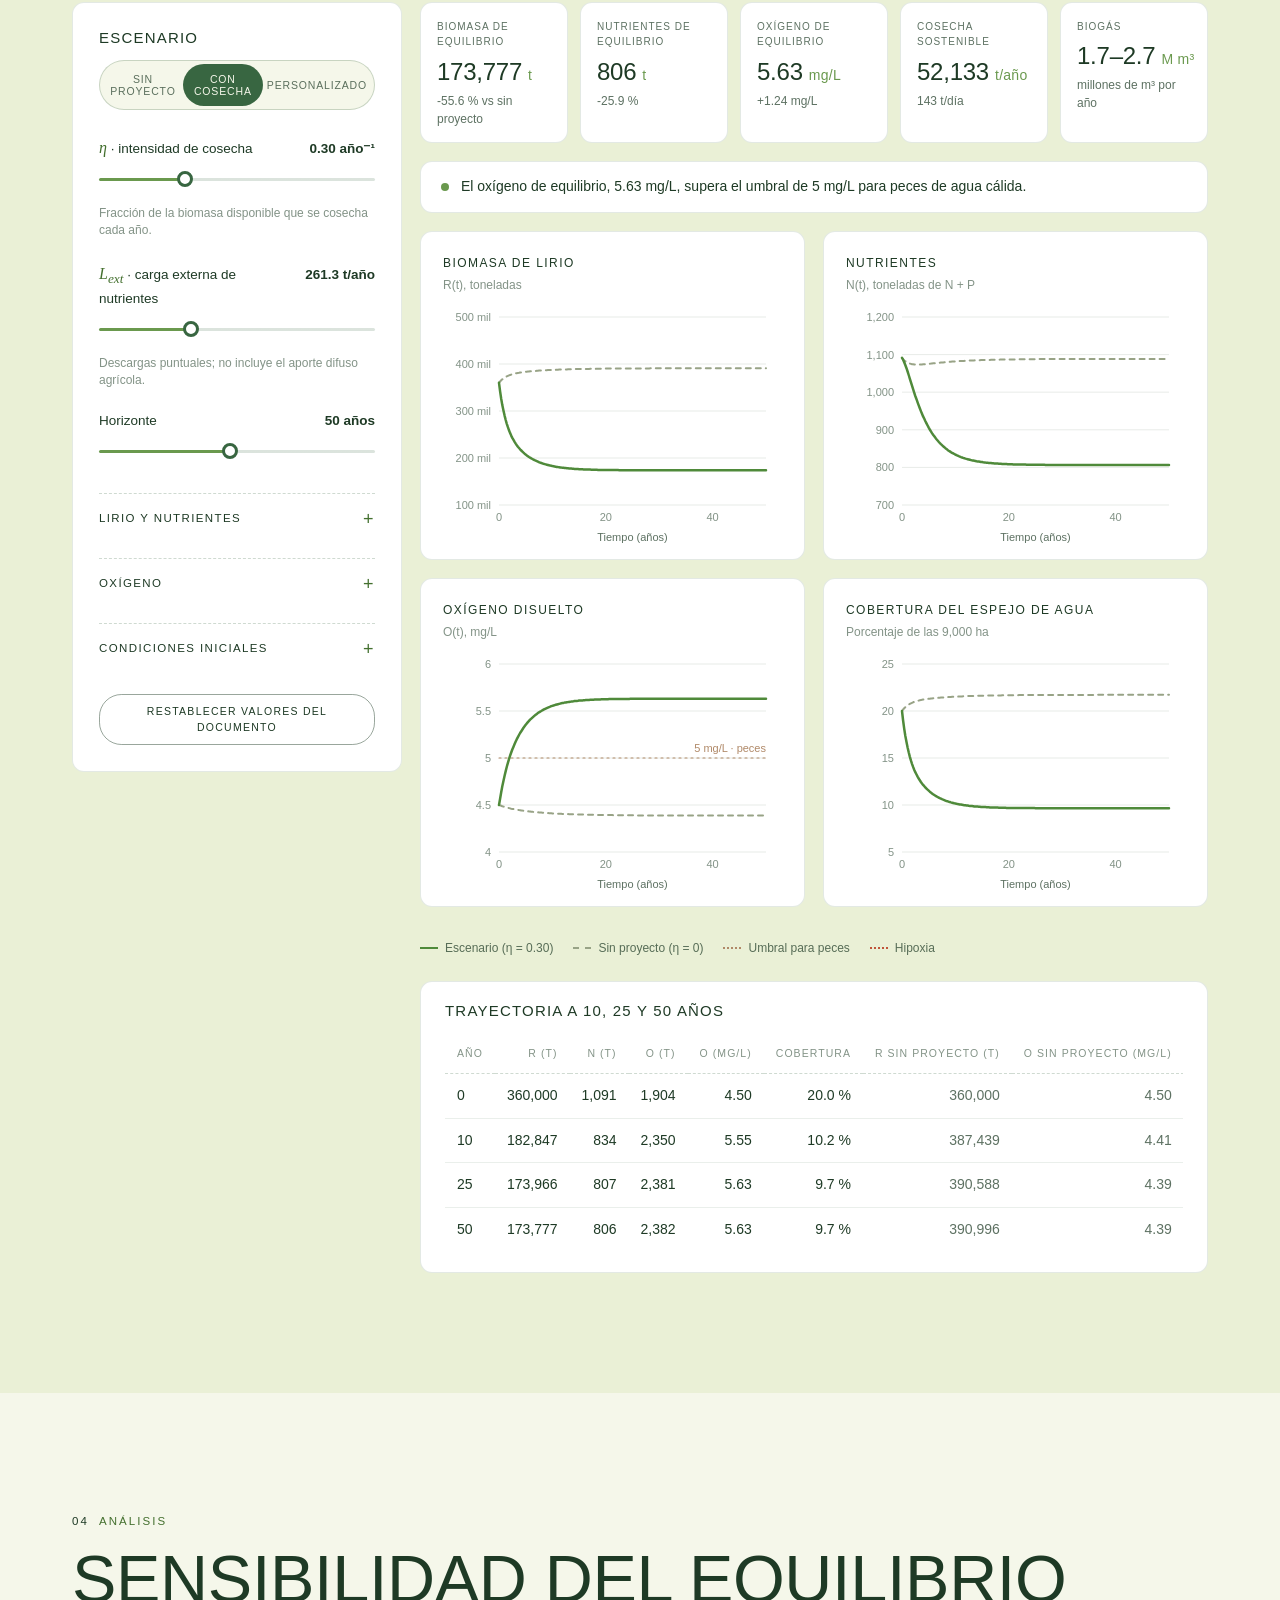
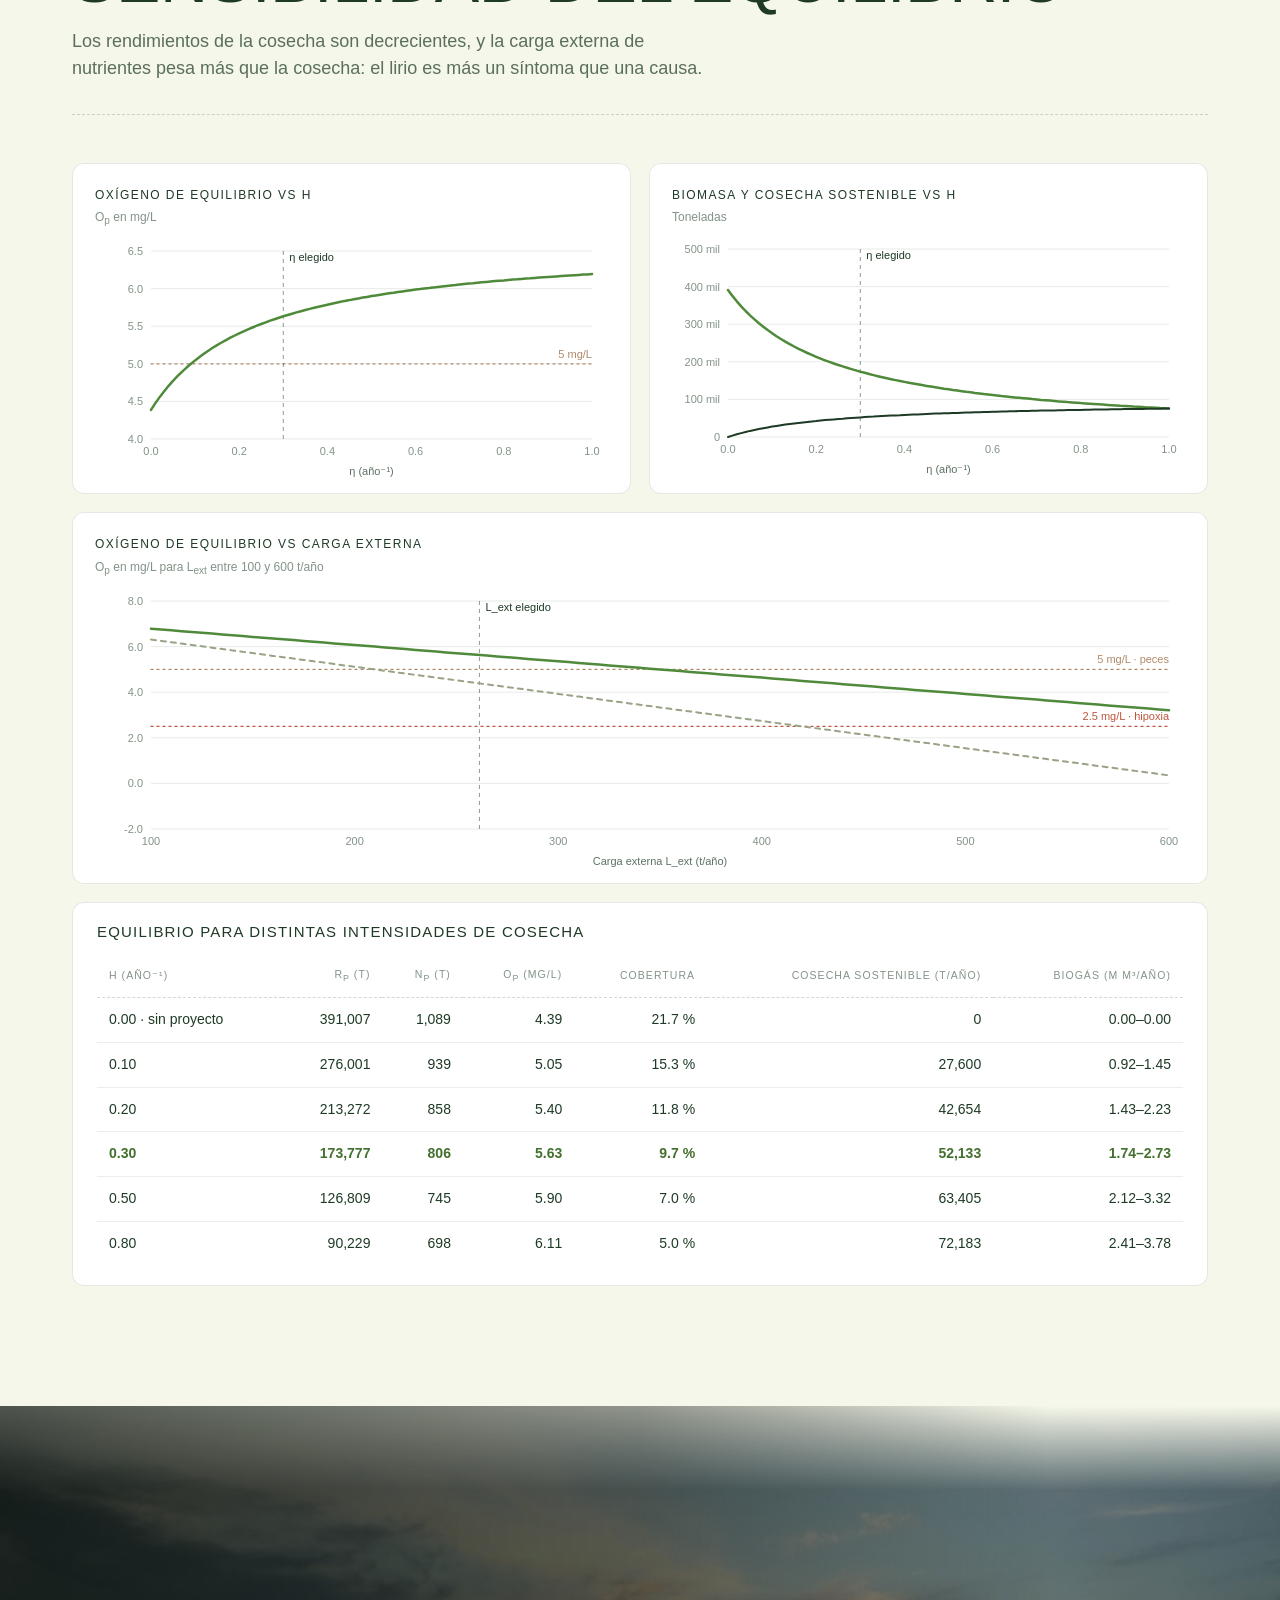
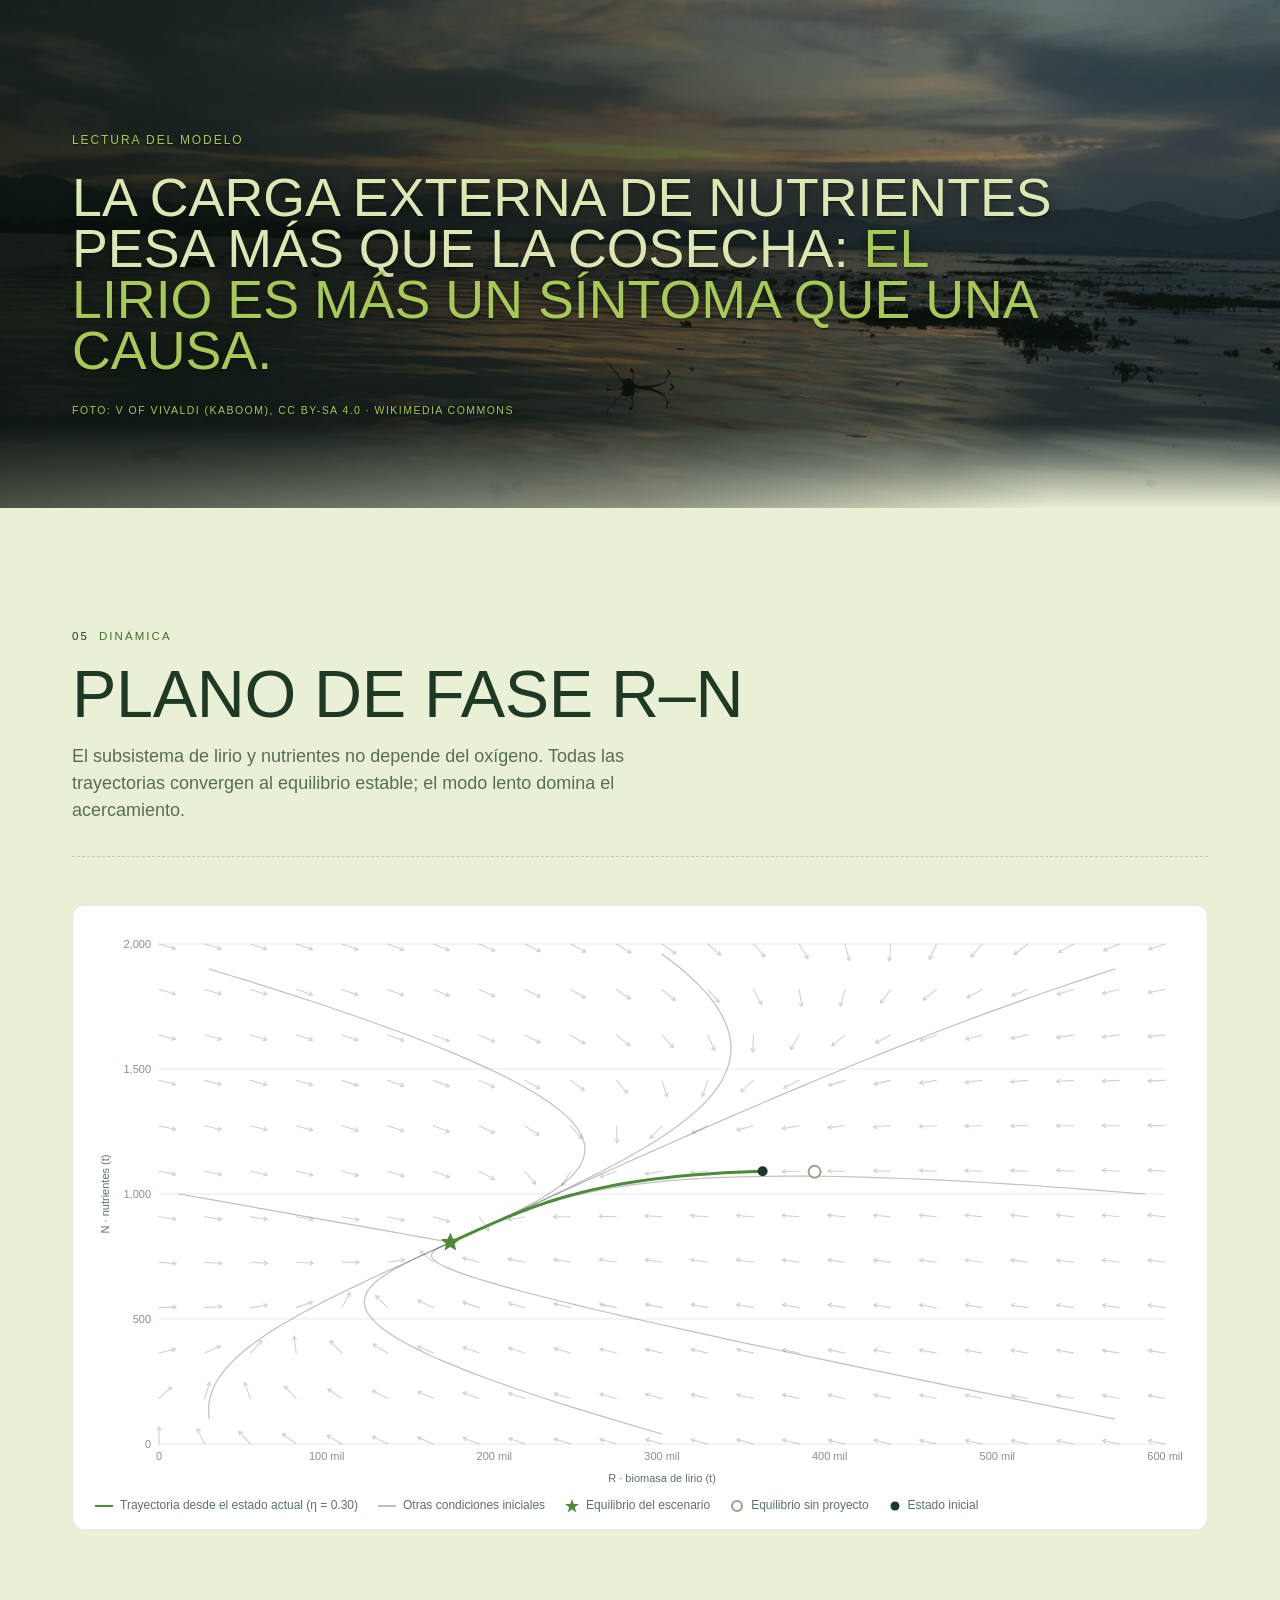
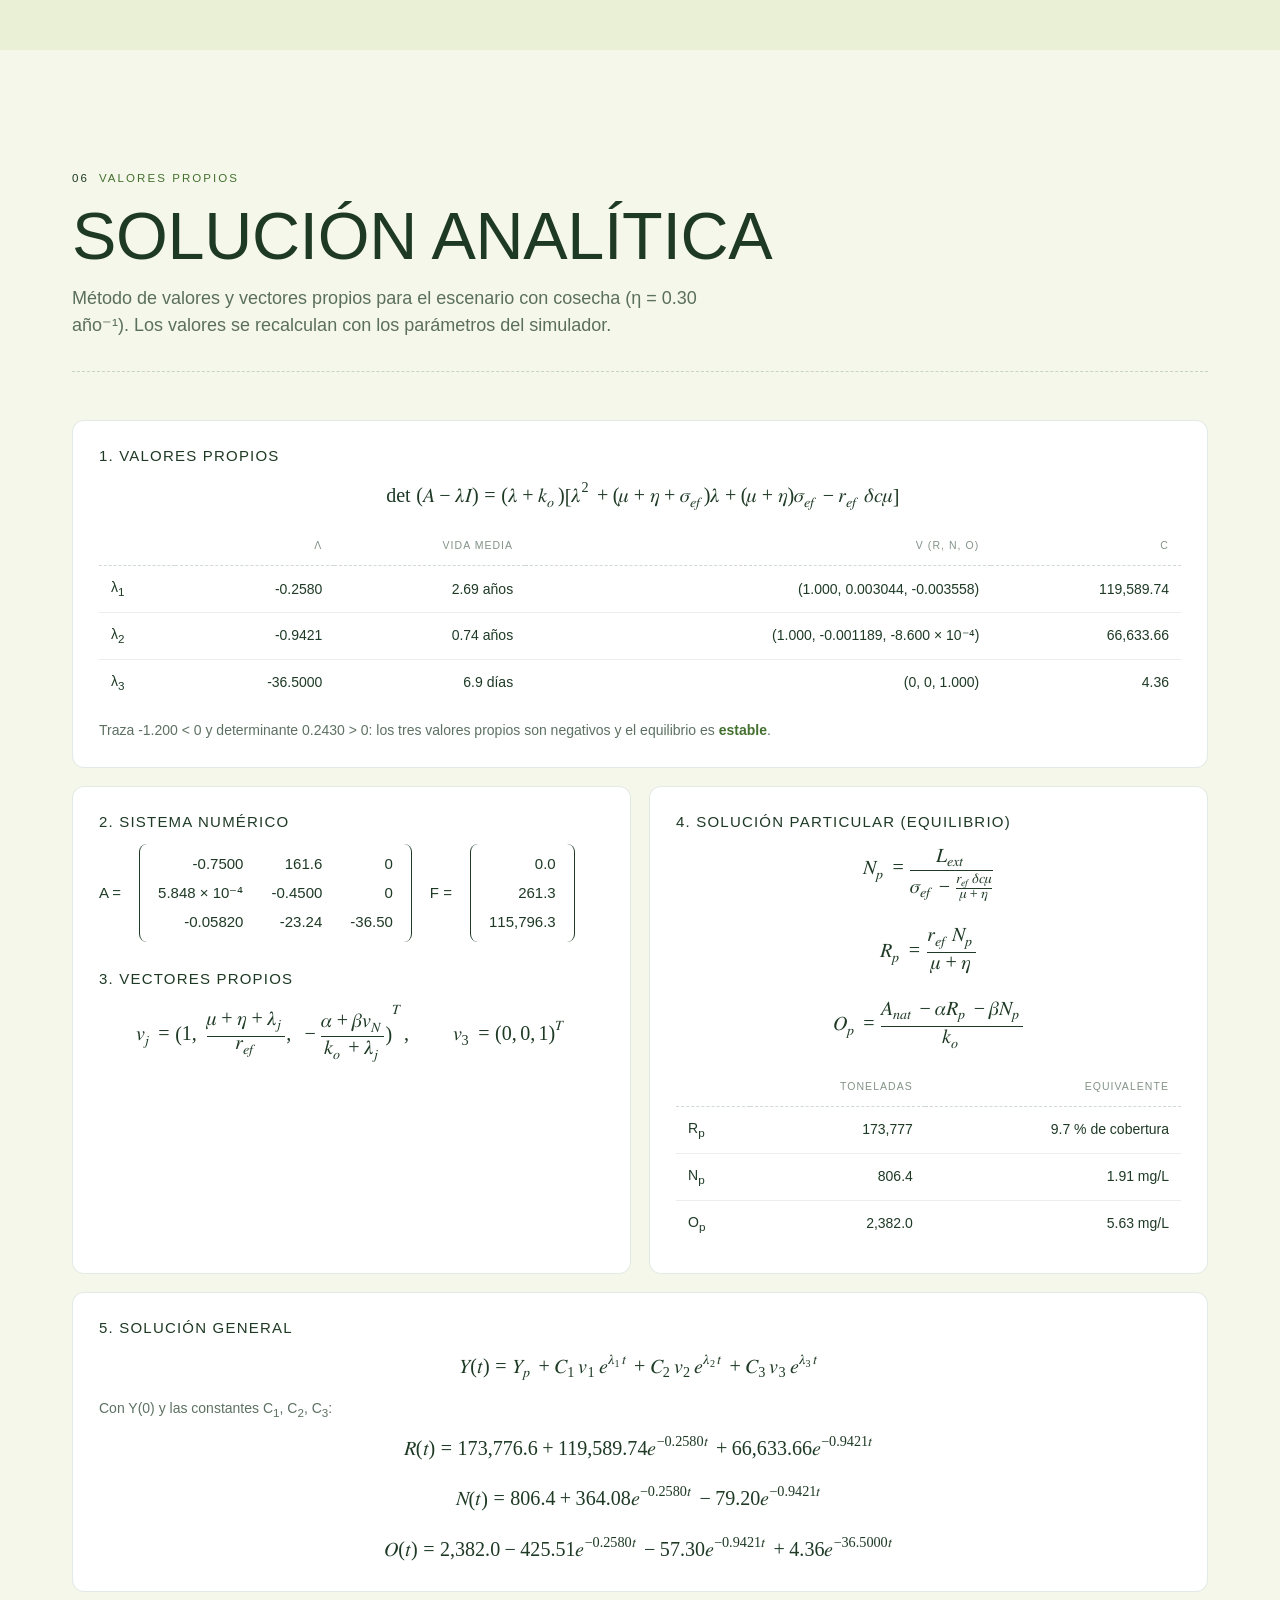
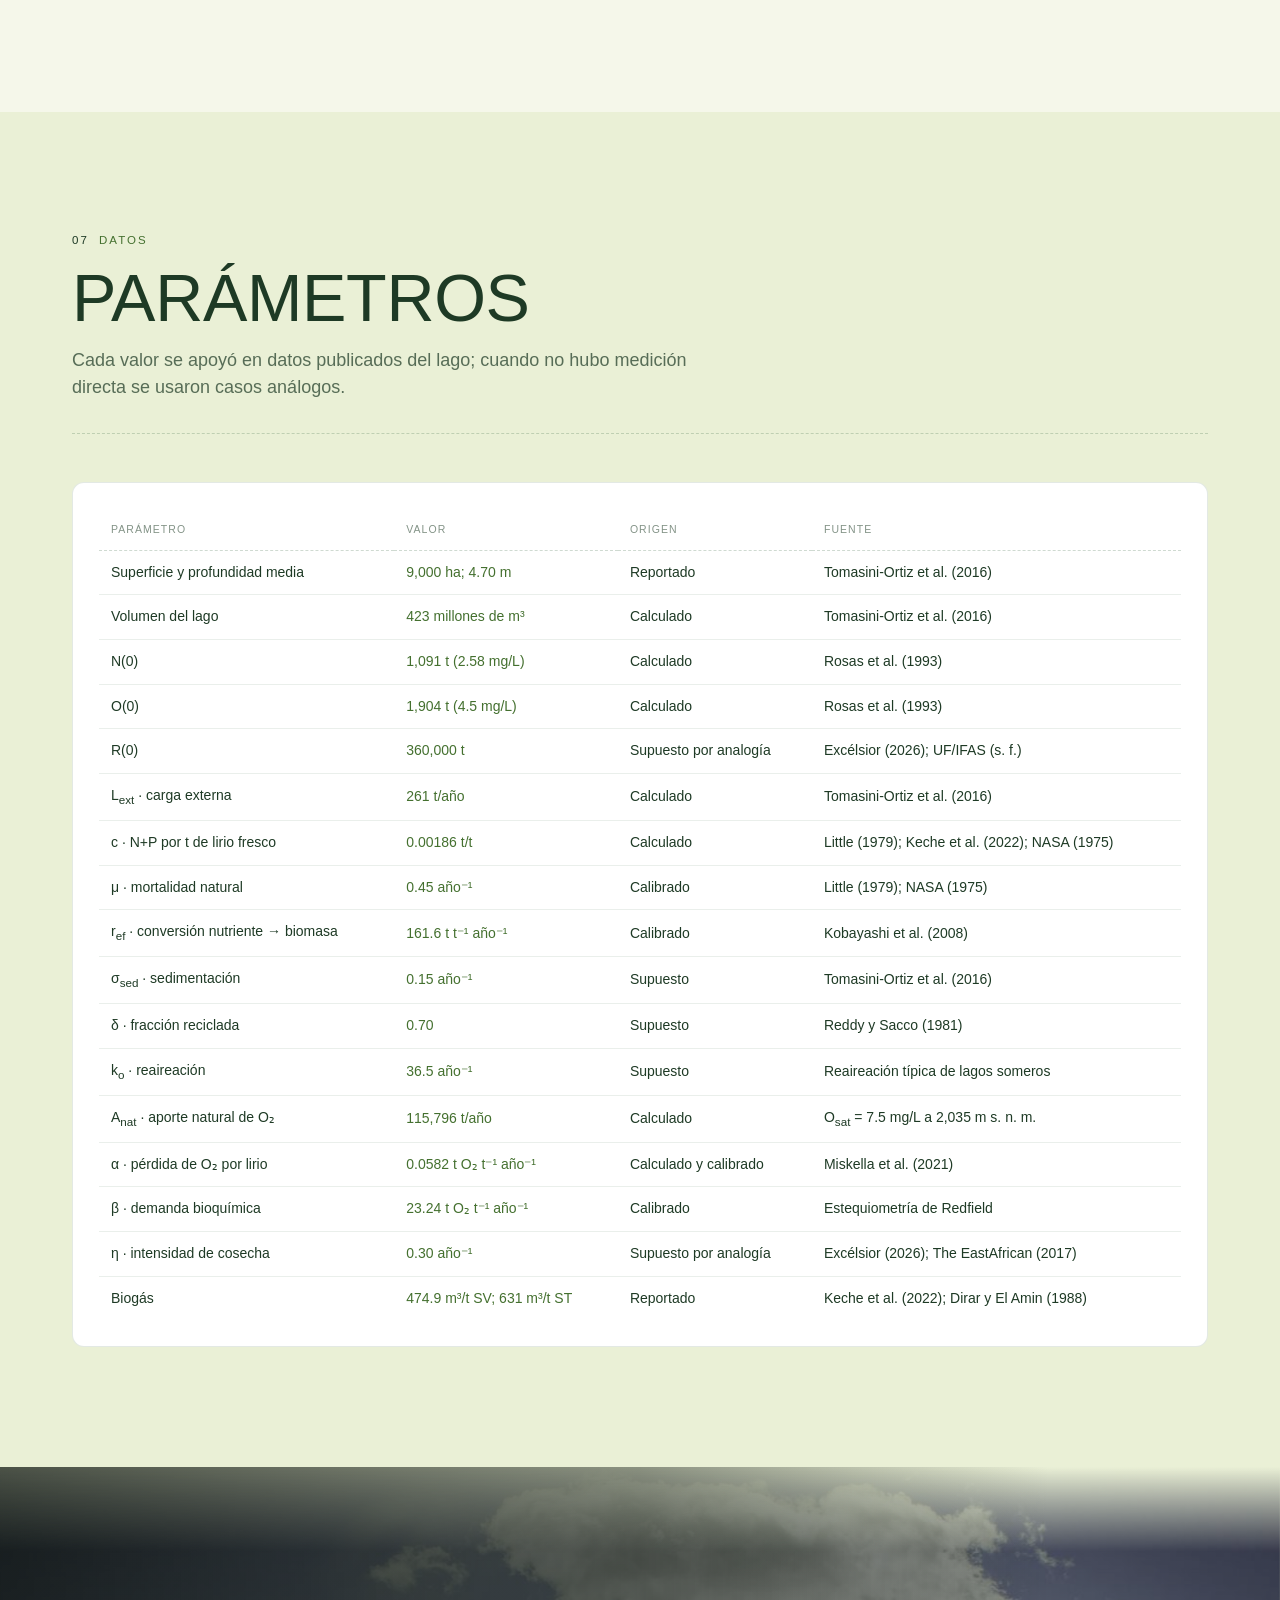
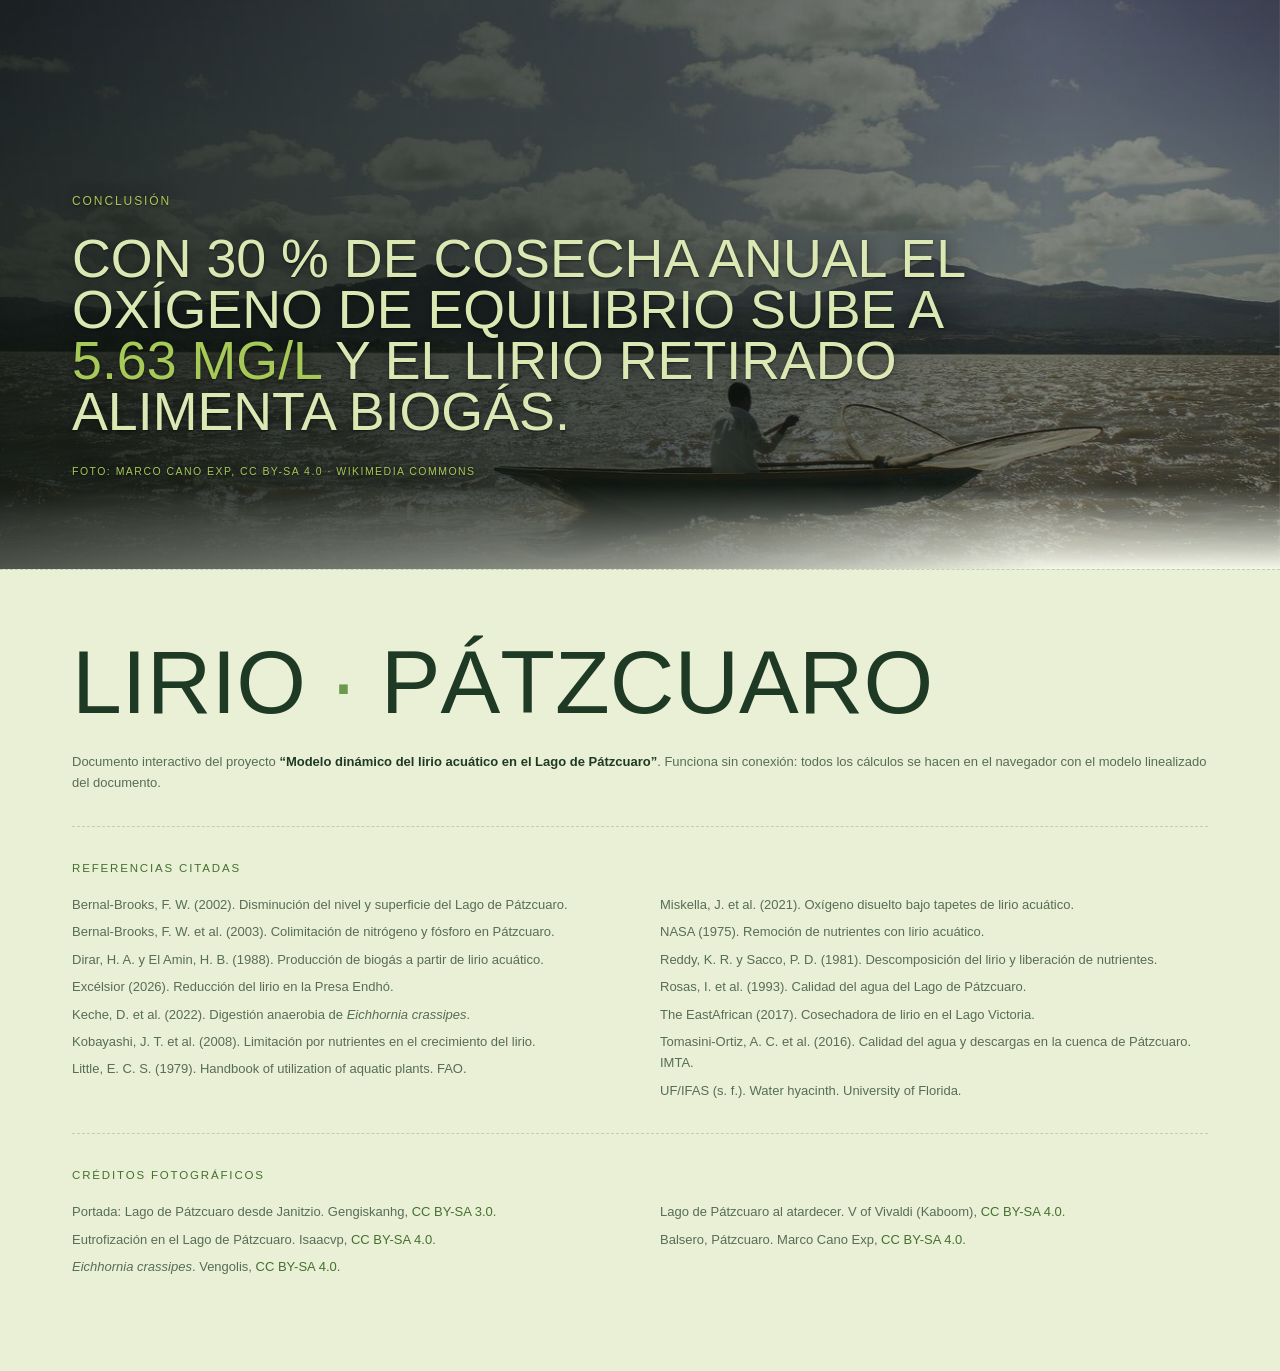
==== commit 492f40c9: "Interruptor de tema claro/oscuro (claro por defecto) Co-Authored-By: Devin AI <158243242+devin-ai-in" ====
--- a/docs/index.html
+++ b/docs/index.html
@@ -1,8 +1,9 @@
 <!DOCTYPE html>
-<html lang="es">
+<html lang="es" class="claro">
 <head>
 <meta charset="utf-8">
 <meta name="viewport" content="width=device-width, initial-scale=1">
+<script>try { if (localStorage.getItem("tema") === "oscuro") document.documentElement.classList.remove("claro"); } catch (e) {}</script>
 <title>Lirio, nutrientes y oxígeno en el Lago de Pátzcuaro</title>
 <style>
 :root {
@@ -265,13 +266,68 @@
   .reveal, .stagger > *, .split-word > span { opacity: 1 !important; transform: none !important; }
   .chart .draw { stroke-dashoffset: 0; } .chart .pop { opacity: 1; transform: none; }
 }
+
+/* Interruptor de tema */
+.nav-left { display: flex; align-items: center; gap: 16px; }
+.theme-btn { position: relative; display: inline-flex; align-items: center; justify-content: space-between; width: 58px; height: 30px; padding: 0 8px; flex: none;
+  border-radius: 999px; border: 1px solid rgba(220,232,180,.4); background: rgba(12,22,16,.25); color: var(--champan); cursor: pointer; transition: border-color .3s, background .3s; }
+.theme-btn svg { width: 13px; height: 13px; position: relative; z-index: 1; opacity: .55; transition: opacity .3s, color .3s; }
+.theme-btn .knob { position: absolute; top: 3px; left: 3px; width: 22px; height: 22px; border-radius: 50%; background: var(--lima); transition: transform .45s var(--ease), background .3s; }
+html:not(.claro) .theme-btn .knob { transform: translateX(28px); }
+.claro .theme-btn .sun, html:not(.claro) .theme-btn .moon { opacity: 1; color: #0c1610; }
+.theme-btn:hover { border-color: var(--lima); }
+.theme-btn:focus-visible { outline: 1px dashed var(--lima); outline-offset: 3px; }
+body.theme-anim, body.theme-anim * { transition: background-color .5s var(--ease), color .5s var(--ease), border-color .5s var(--ease), fill .5s, stroke .5s !important; }
+/* ---------- Tema claro (html.claro) ---------- */
+html.claro { --canvas: #F5F7EA; --canvas2: #EAF0D6; }
+.claro section, .claro footer, .claro .localnav.scrolled, .claro .localnav.open {
+  --champan: #1E3A25; --lima: #44702F; --ink: #1E3A25;
+  --surface: #FFFFFF; --surface-hi: #F7FAEE; --line: rgba(56,102,65,.24);
+  --slate: rgba(30,58,37,.72); --steel: rgba(30,58,37,.55); --red: #B4452C;
+}
+.claro body { color: #1E3A25; }
+.claro ::selection { background: #A7C957; color: #1E3A25; }
+.claro .localnav.scrolled, .claro .localnav.open { background: rgba(245,247,234,.9); }
+.claro .localnav.scrolled .menu-btn, .claro .localnav.open .menu-btn,
+.claro .localnav.scrolled .theme-btn, .claro .localnav.open .theme-btn { border-color: rgba(30,58,37,.35); }
+@media (max-width: 980px) { .claro .localnav ul { background: rgba(245,247,234,.97); } .claro .localnav.open { background: rgba(245,247,234,.97); } }
+.claro * { scrollbar-color: rgba(56,102,65,.35) transparent; }
+.claro ::-webkit-scrollbar-thumb { background: rgba(56,102,65,.35); }
+.claro .hero-shade { background: linear-gradient(180deg, rgba(12,22,16,.55) 0%, rgba(12,22,16,.18) 35%, rgba(12,22,16,.6) 72%, rgba(12,22,16,.75) 94%, var(--canvas) 100%); }
+.claro .band-shade { background: linear-gradient(90deg, rgba(8,15,10,.70) 0%, rgba(8,15,10,.42) 50%, rgba(8,15,10,0) 82%), linear-gradient(180deg, var(--from) 0%, rgba(12,22,16,.45) 12%, rgba(12,22,16,.5) 88%, var(--to) 100%); }
+@media (max-width: 680px) { .claro .band-shade { background: linear-gradient(180deg, var(--from) 0%, rgba(8,15,10,.55) 12%, rgba(8,15,10,.62) 88%, var(--to) 100%); } }
+.claro .card, .claro .metric, .claro .status, .claro .chart-card { border-color: rgba(56,102,65,.14); }
+.claro #key-results .card::before { background: #A7C957; height: 3px; }
+.claro #key-results .card:hover { border-color: rgba(106,153,78,.5); }
+.claro .segmented button[aria-pressed="true"] { background: var(--bosque); color: #F5F7EA; }
+.claro input[type=range]::-webkit-slider-runnable-track { background: linear-gradient(90deg, #6A994E var(--pct), rgba(56,102,65,.18) var(--pct)); }
+.claro input[type=range]::-moz-range-track { background: rgba(56,102,65,.18); }
+.claro input[type=range]::-moz-range-progress { background: #6A994E; }
+.claro input[type=range]::-webkit-slider-thumb { background: #FFFFFF; border-color: var(--bosque); }
+.claro input[type=range]::-moz-range-thumb { background: #FFFFFF; border-color: var(--bosque); }
+.claro section .btn.outline { border-color: rgba(30,58,37,.45); color: #1E3A25; }
+.claro section .btn.outline:hover { background: var(--bosque); border-color: var(--bosque); color: #F5F7EA; }
+.claro .chart .axis line, .claro .chart .grid line { stroke: rgba(30,58,37,.10); }
+.claro .tooltip { background: rgba(255,255,255,.97); border-color: rgba(56,102,65,.25); color: #1E3A25; }
+.claro td { border-bottom-color: rgba(56,102,65,.10); }
+.claro tbody tr:hover { background: rgba(167,201,87,.12); }
+.claro .var-symbol { color: var(--musgo); }
+.claro footer { background: var(--canvas2); }
+.claro .foot-mark b, .claro .stat-value .unit, .claro .metric .unit { color: var(--musgo); }
 </style>
 </head>
 <body>
 
 <nav class="localnav" aria-label="Secciones">
   <div class="wrap">
-    <a class="brand" href="#top">Lirio <b>·</b> Pátzcuaro</a>
+    <div class="nav-left">
+      <button class="theme-btn" type="button" aria-label="Cambiar entre tema claro y oscuro" title="Tema claro / oscuro">
+        <span class="knob"></span>
+        <svg class="sun" viewBox="0 0 24 24" fill="none" stroke="currentColor" stroke-width="2" stroke-linecap="round"><circle cx="12" cy="12" r="4.5"/><path d="M12 2v2.5M12 19.5V22M2 12h2.5M19.5 12H22M4.9 4.9l1.8 1.8M17.3 17.3l1.8 1.8M4.9 19.1l1.8-1.8M17.3 6.7l1.8-1.8"/></svg>
+        <svg class="moon" viewBox="0 0 24 24" fill="none" stroke="currentColor" stroke-width="2" stroke-linecap="round" stroke-linejoin="round"><path d="M20.5 14.5A8.5 8.5 0 0 1 9.5 3.5a8.5 8.5 0 1 0 11 11z"/></svg>
+      </button>
+      <a class="brand" href="#top">Lirio <b>·</b> Pátzcuaro</a>
+    </div>
     <button class="menu-btn" type="button" aria-expanded="false" aria-controls="nav-links">Menú <i></i></button>
     <ul id="nav-links">
       <li><a href="#resultados">Resultados</a></li>
@@ -616,7 +672,11 @@
     ["O0", "O(0)", "oxígeno", 0, 12, 0.1, 1, "mg/L"],
   ],
 };
-const COLOR = { esc: "#A7C957", base: "#93a07f", aux: "#DCE8B4", orange: "#B08968", red: "#E07A5F", ok: "#A7C957", arrow: "rgba(220,232,180,0.20)", other: "rgba(220,232,180,0.32)", bg: "#16261a" };
+const PALETAS = {
+  claro: { esc: "#4F8A3A", base: "#98A386", aux: "#1E3A25", orange: "#B08968", red: "#C0553A", ok: "#6A994E", arrow: "rgba(30,58,37,0.22)", other: "rgba(30,58,37,0.30)", bg: "#FFFFFF" },
+  oscuro: { esc: "#A7C957", base: "#93a07f", aux: "#DCE8B4", orange: "#B08968", red: "#E07A5F", ok: "#A7C957", arrow: "rgba(220,232,180,0.20)", other: "rgba(220,232,180,0.32)", bg: "#16261a" }
+};
+let COLOR = PALETAS[document.documentElement.classList.contains("claro") ? "claro" : "oscuro"];
 const REDUCE = matchMedia("(prefers-reduced-motion: reduce)").matches;
 const UMBRAL_PECES = 5, UMBRAL_HIPOXIA = 2.5;
 
@@ -892,6 +952,16 @@
 renderKeyResults();
 render();
 
+document.querySelector(".theme-btn").addEventListener("click", () => {
+  const root = document.documentElement, claro = !root.classList.contains("claro");
+  document.body.classList.add("theme-anim");
+  root.classList.toggle("claro", claro);
+  COLOR = PALETAS[claro ? "claro" : "oscuro"];
+  try { localStorage.setItem("tema", claro ? "claro" : "oscuro"); } catch (e) {}
+  render();
+  setTimeout(() => document.body.classList.remove("theme-anim"), 600);
+});
+
 // ---------- Animaciones ----------
 (function () {
   const h1 = document.querySelector("h1.split");
